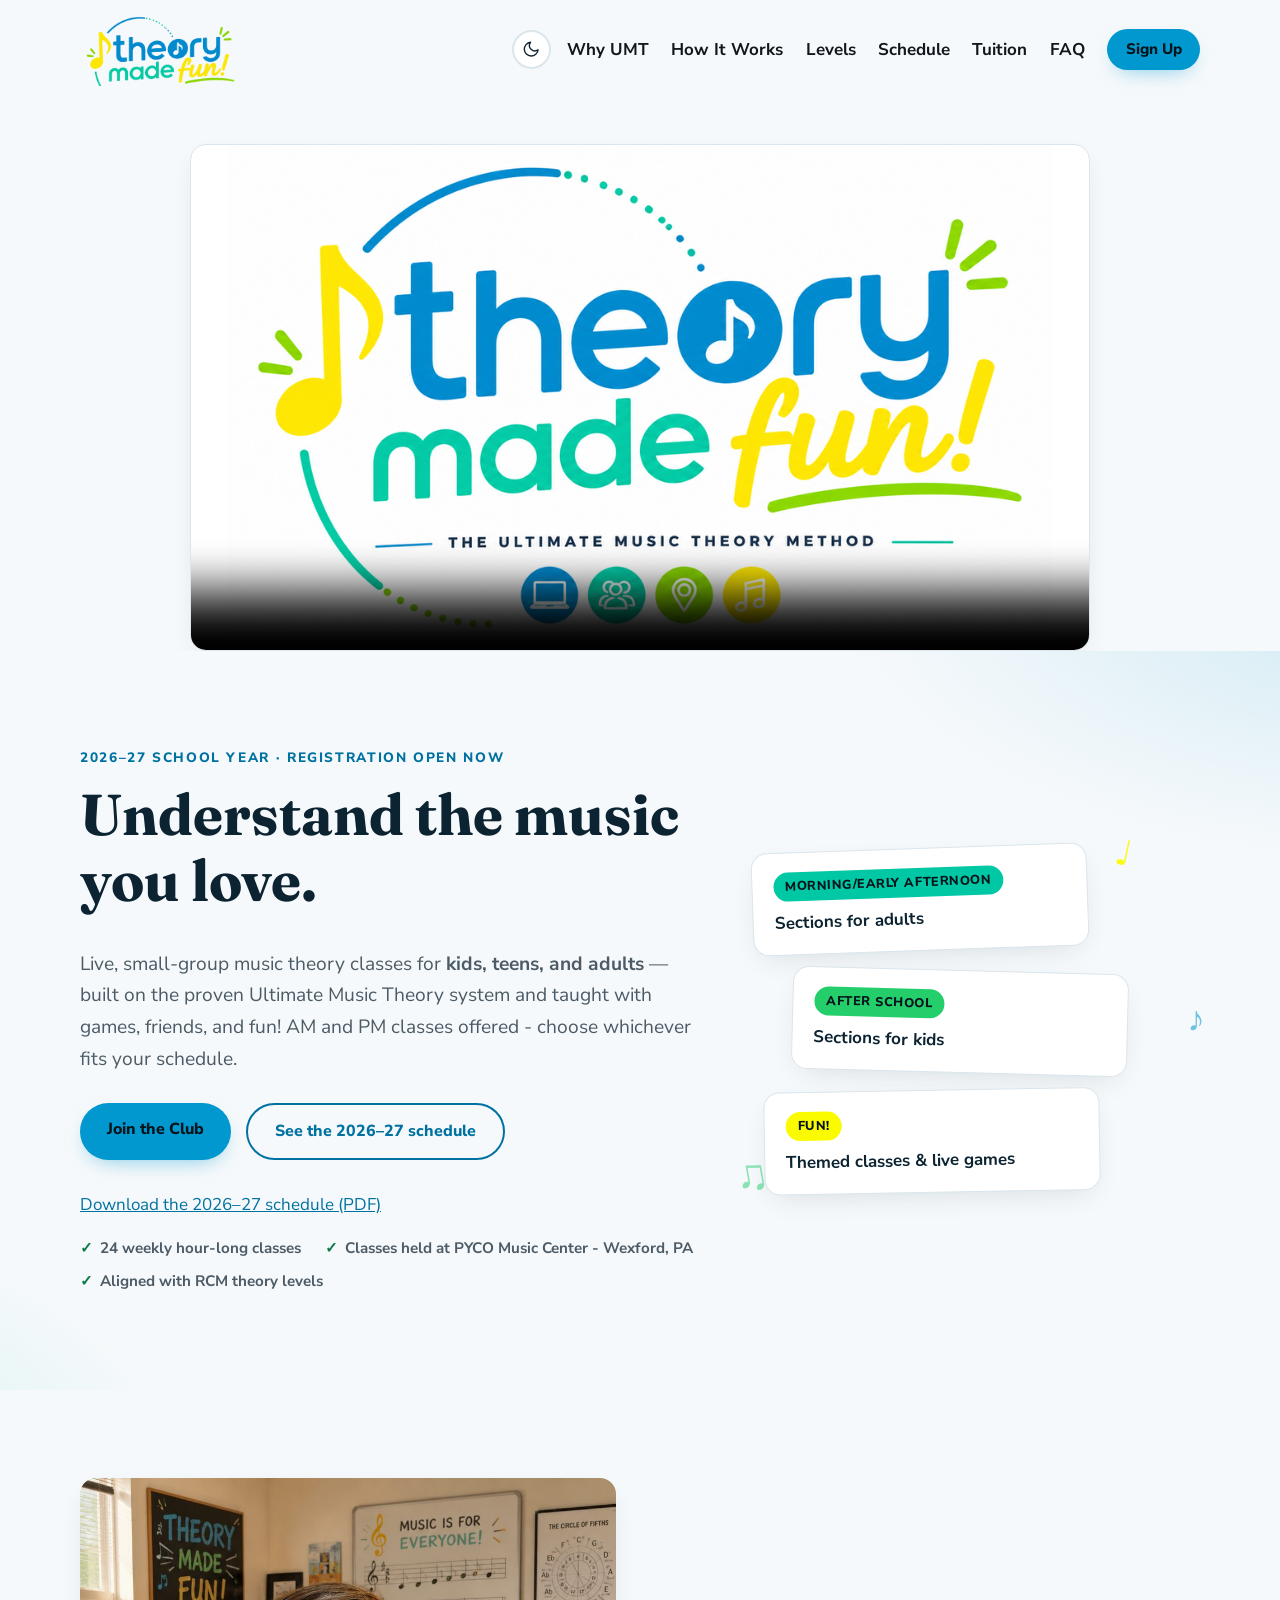
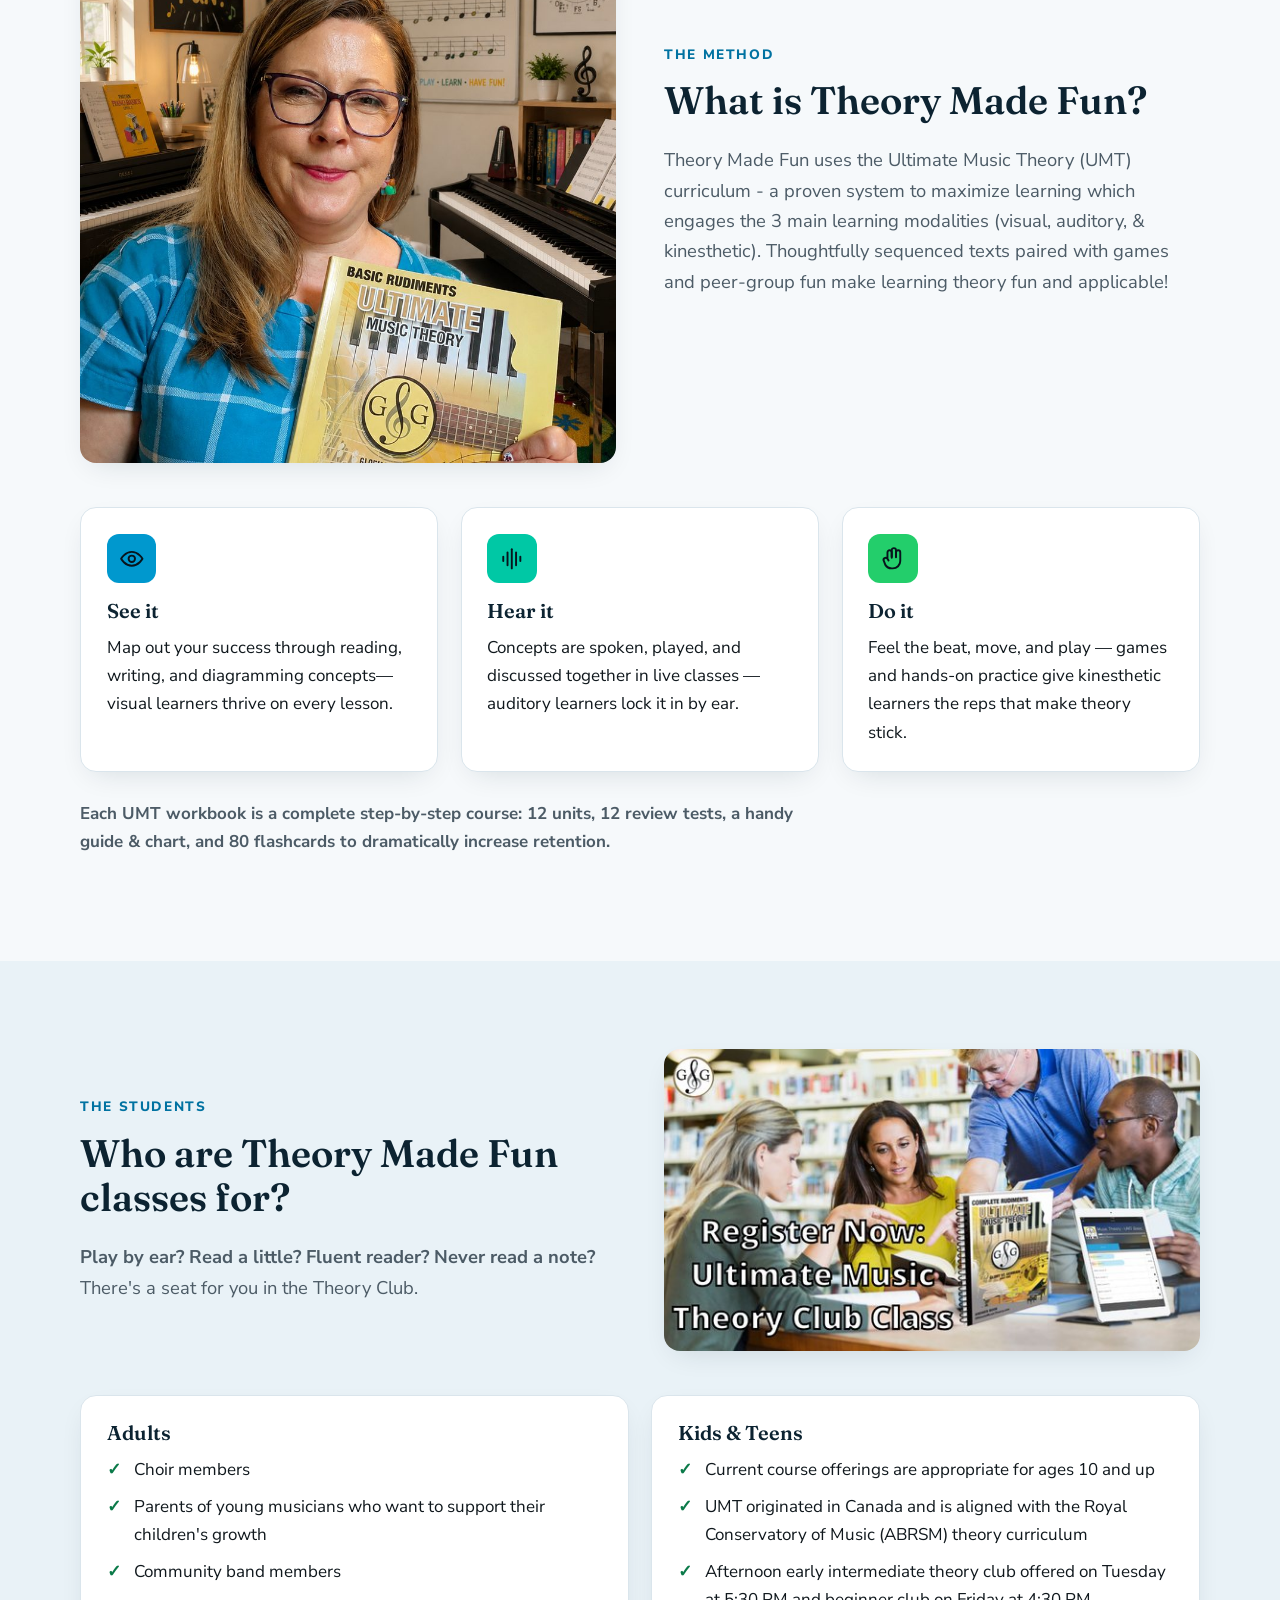
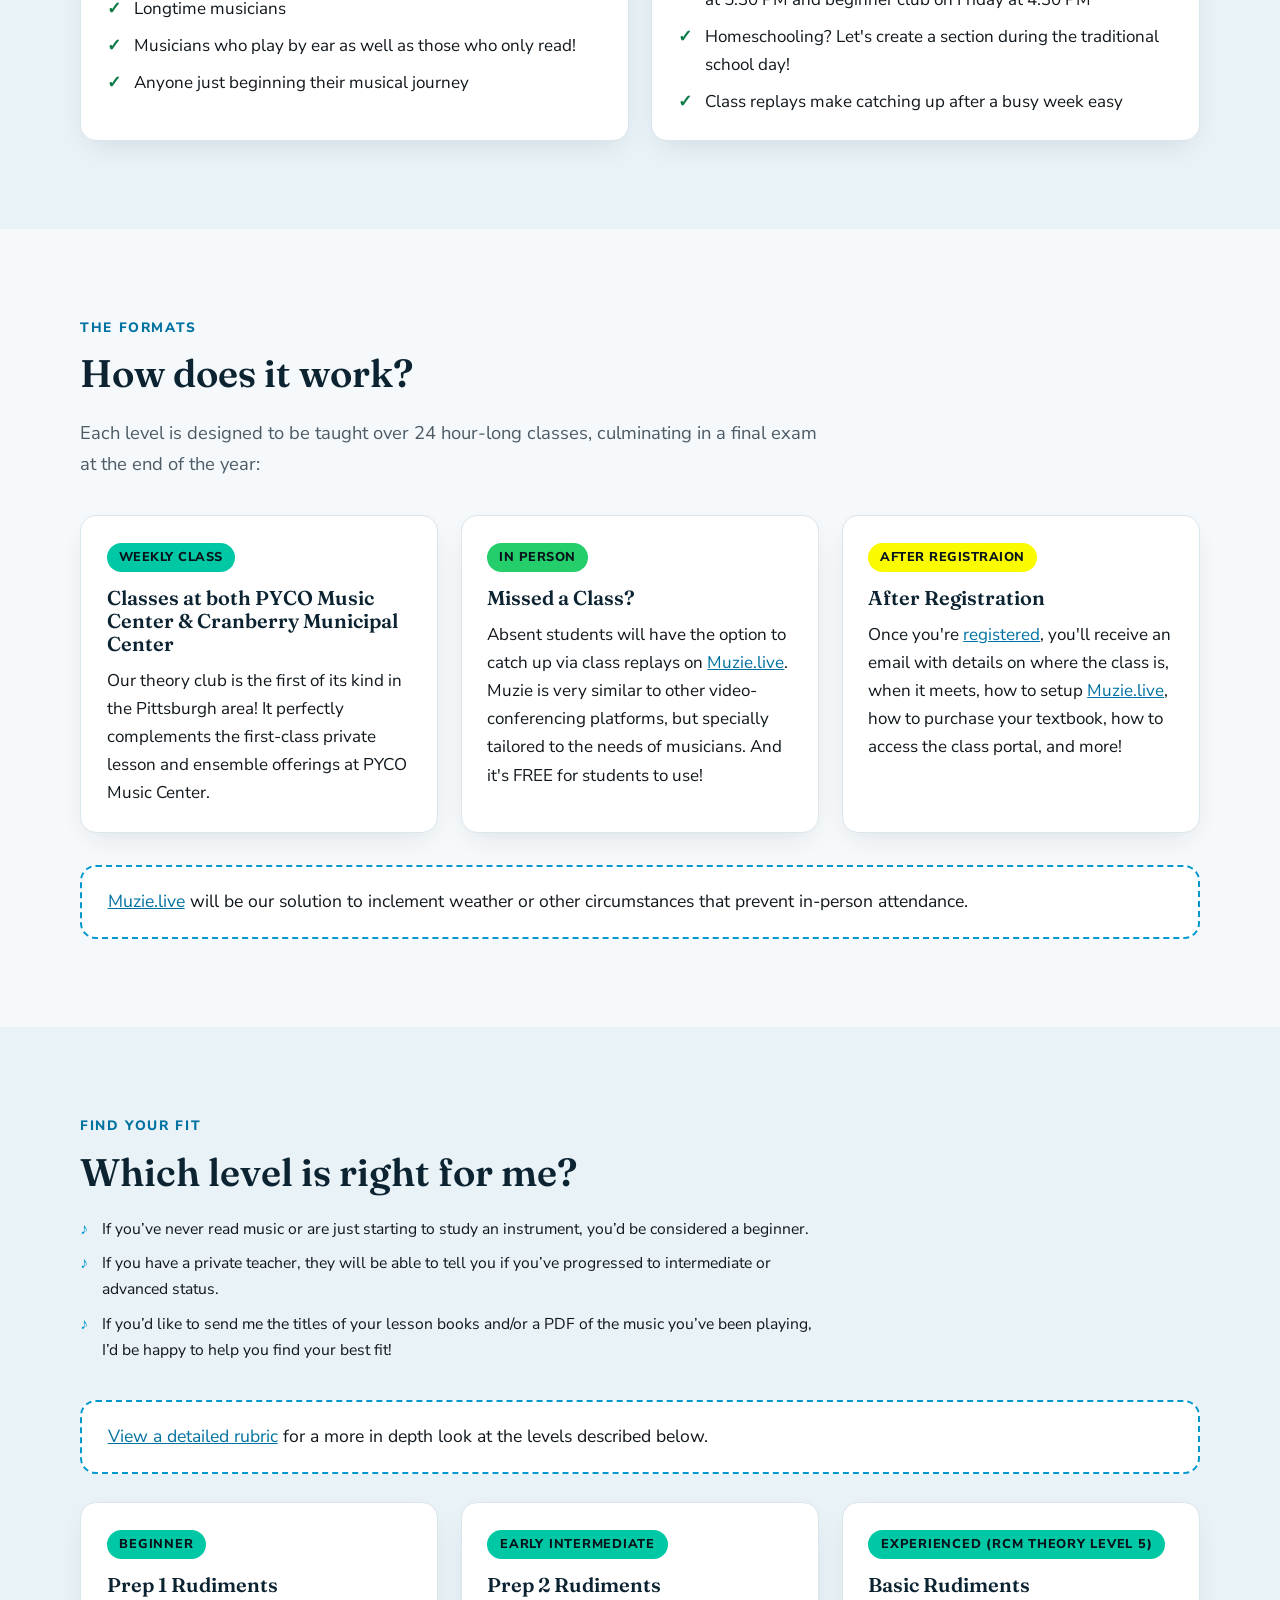
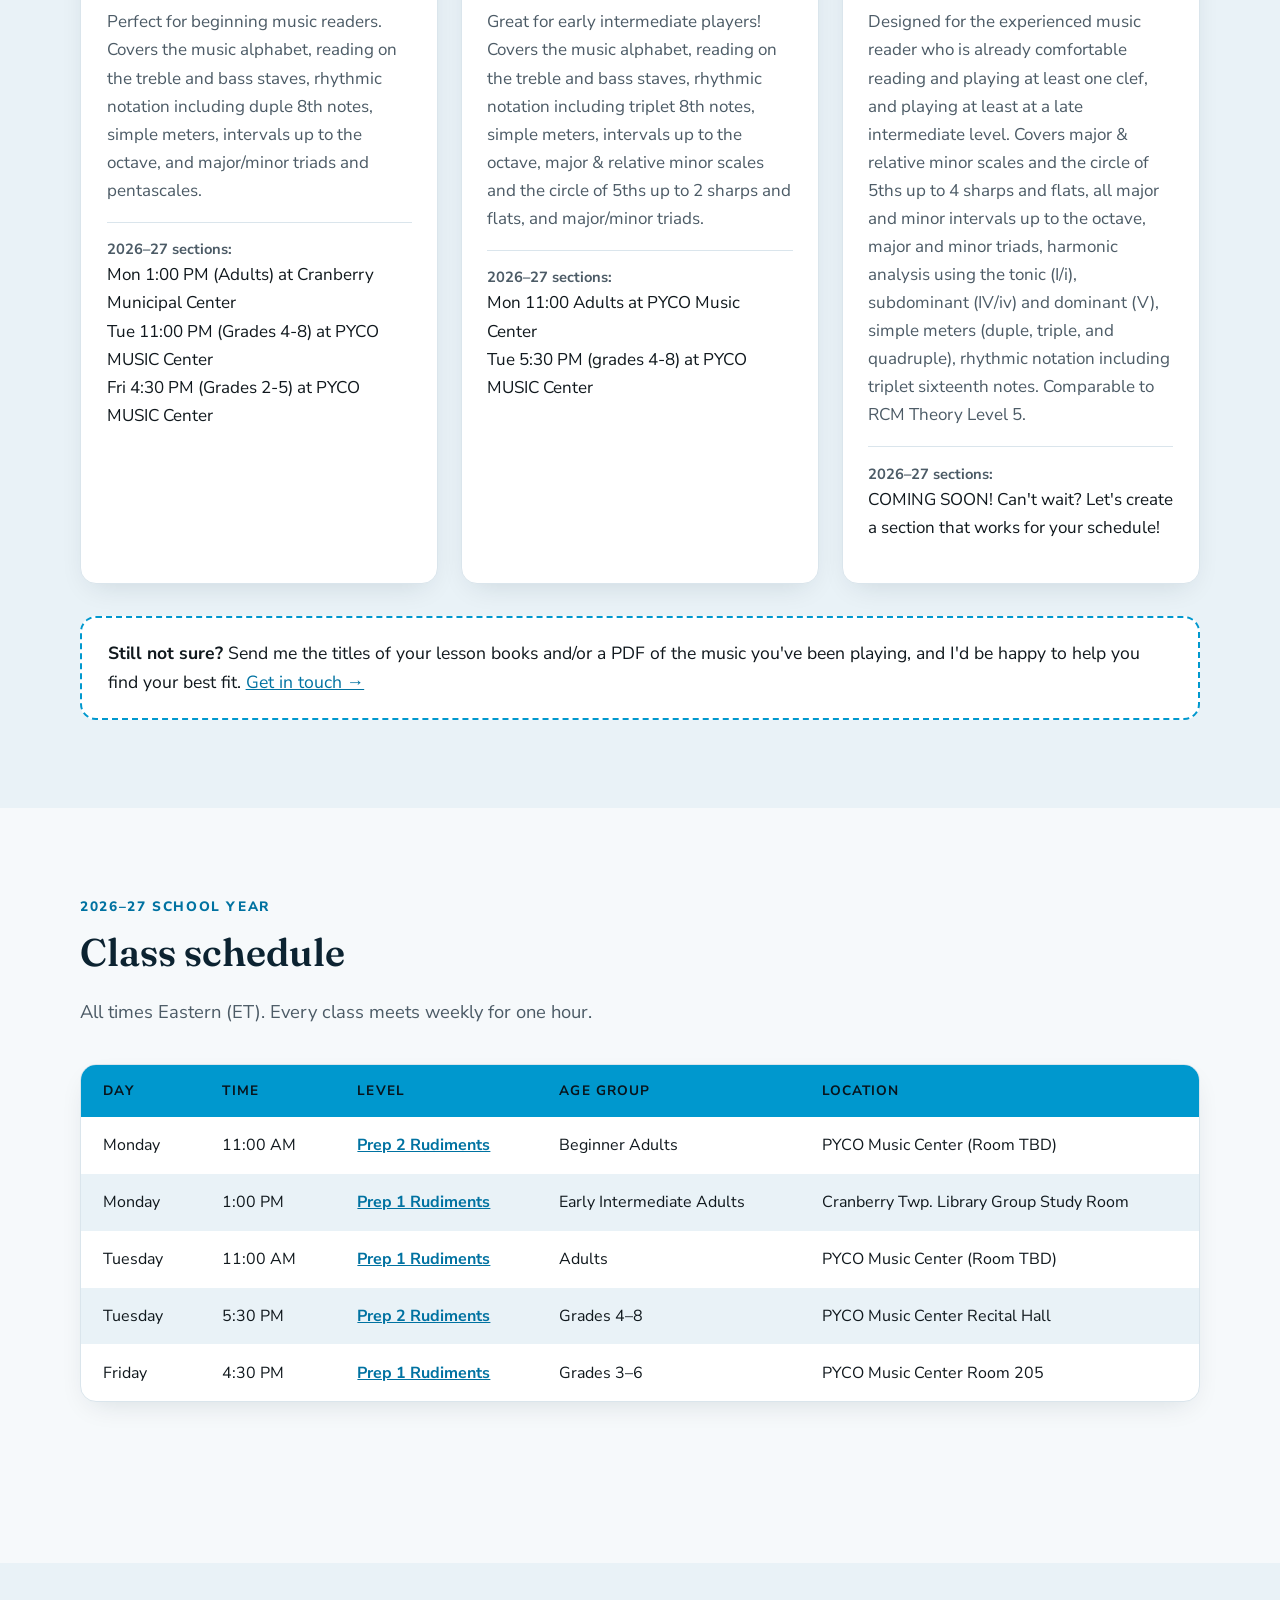
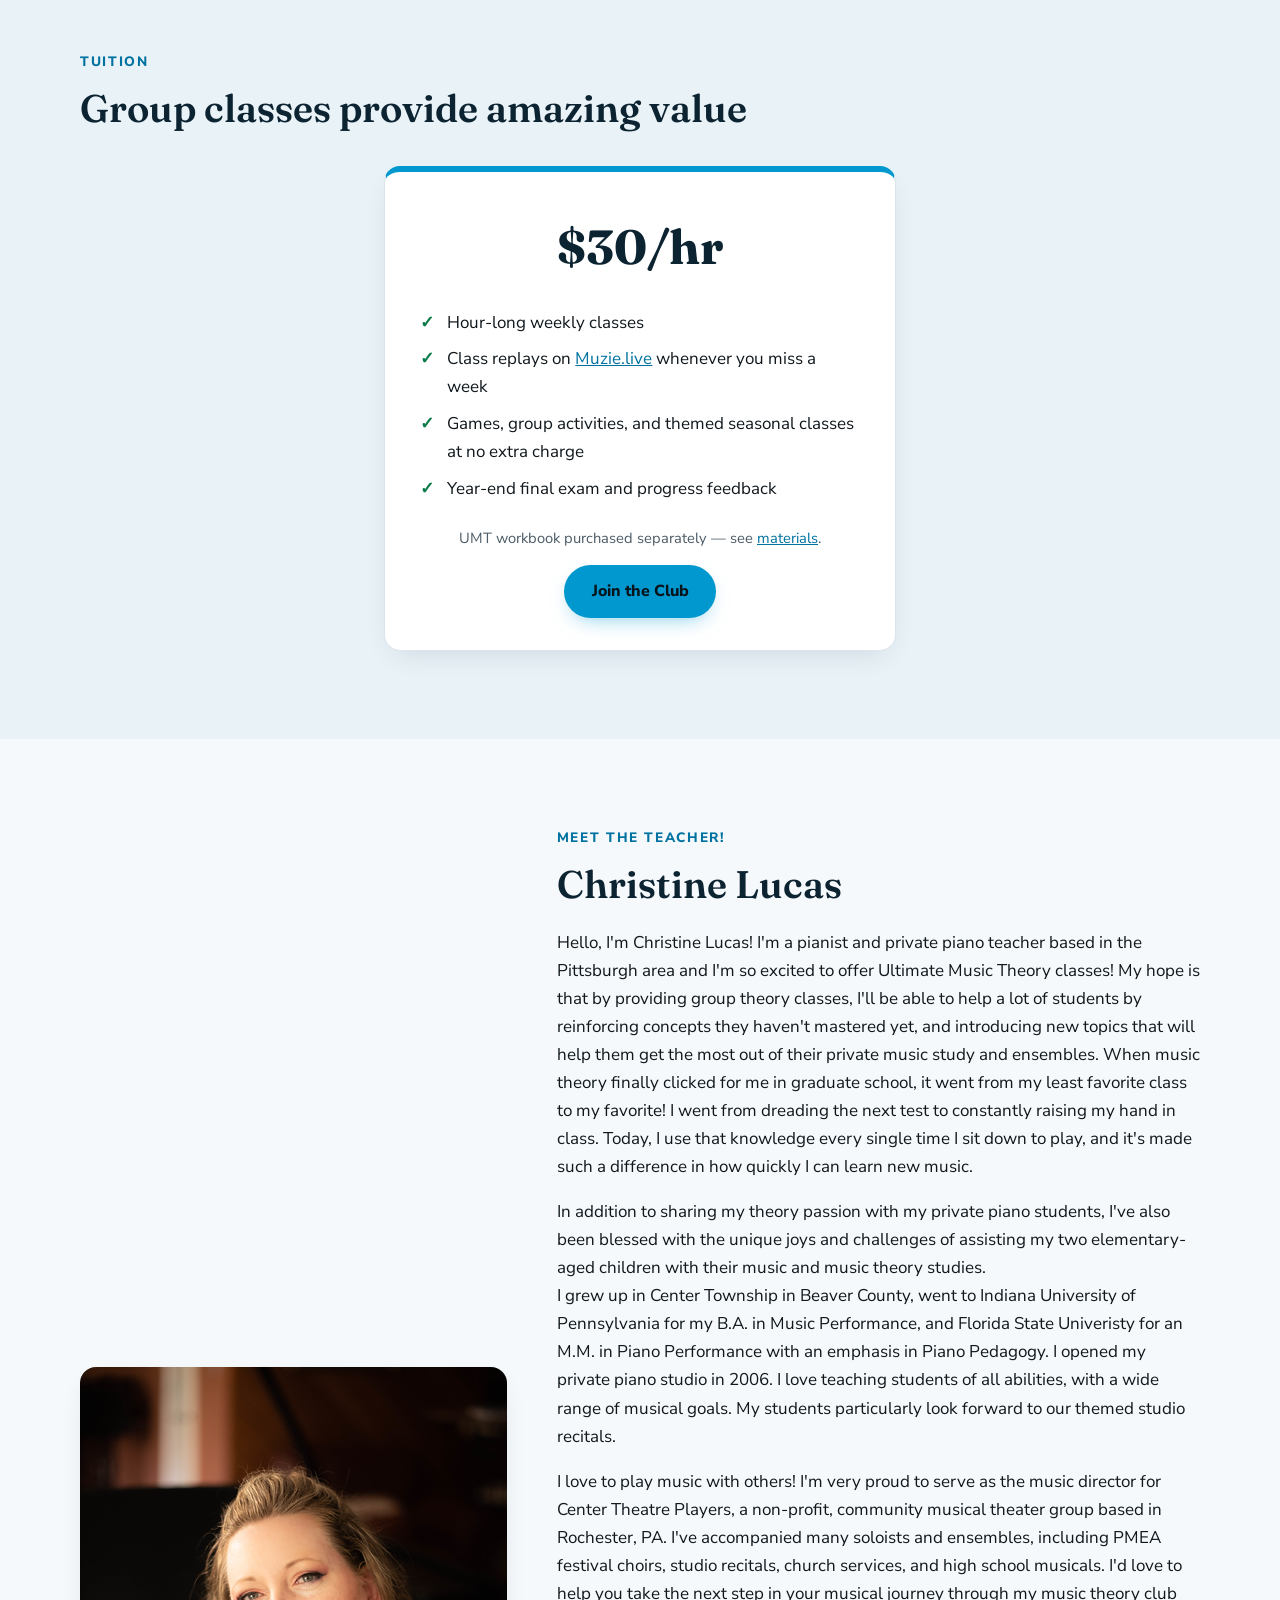
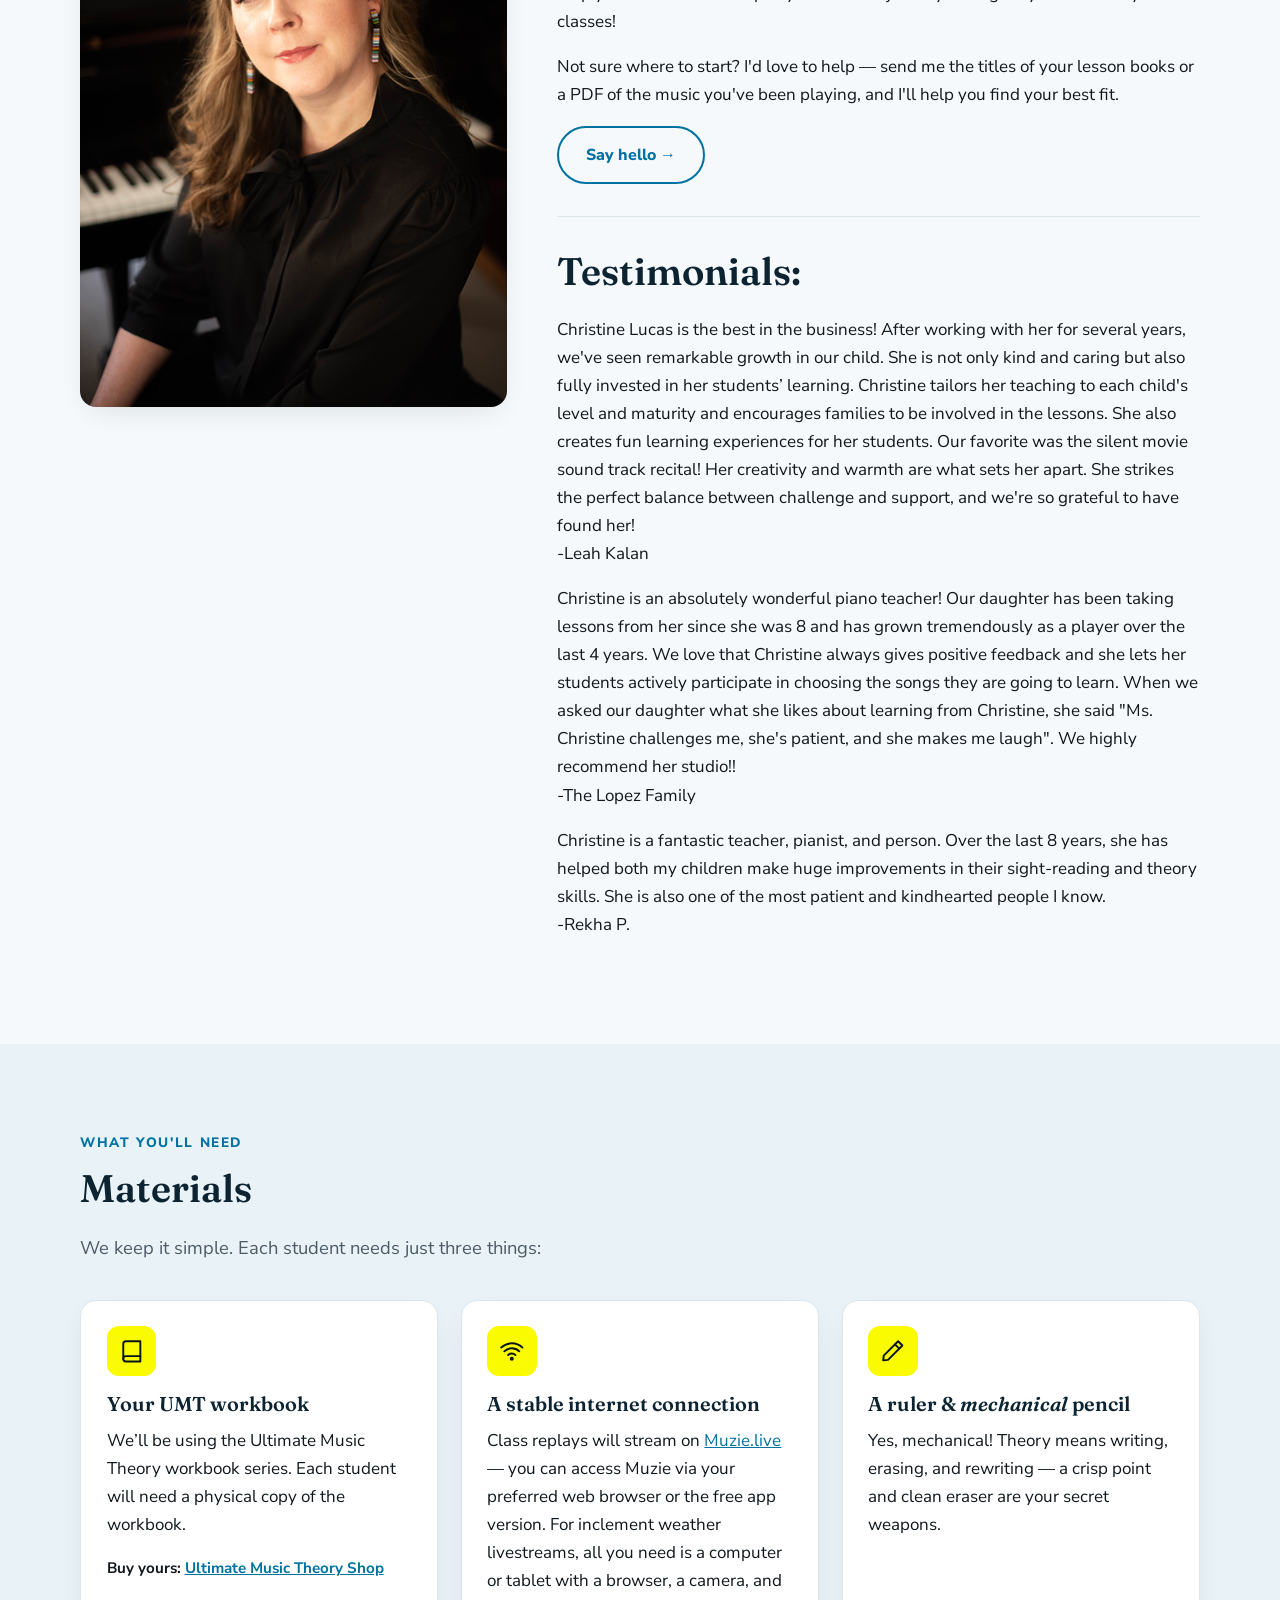
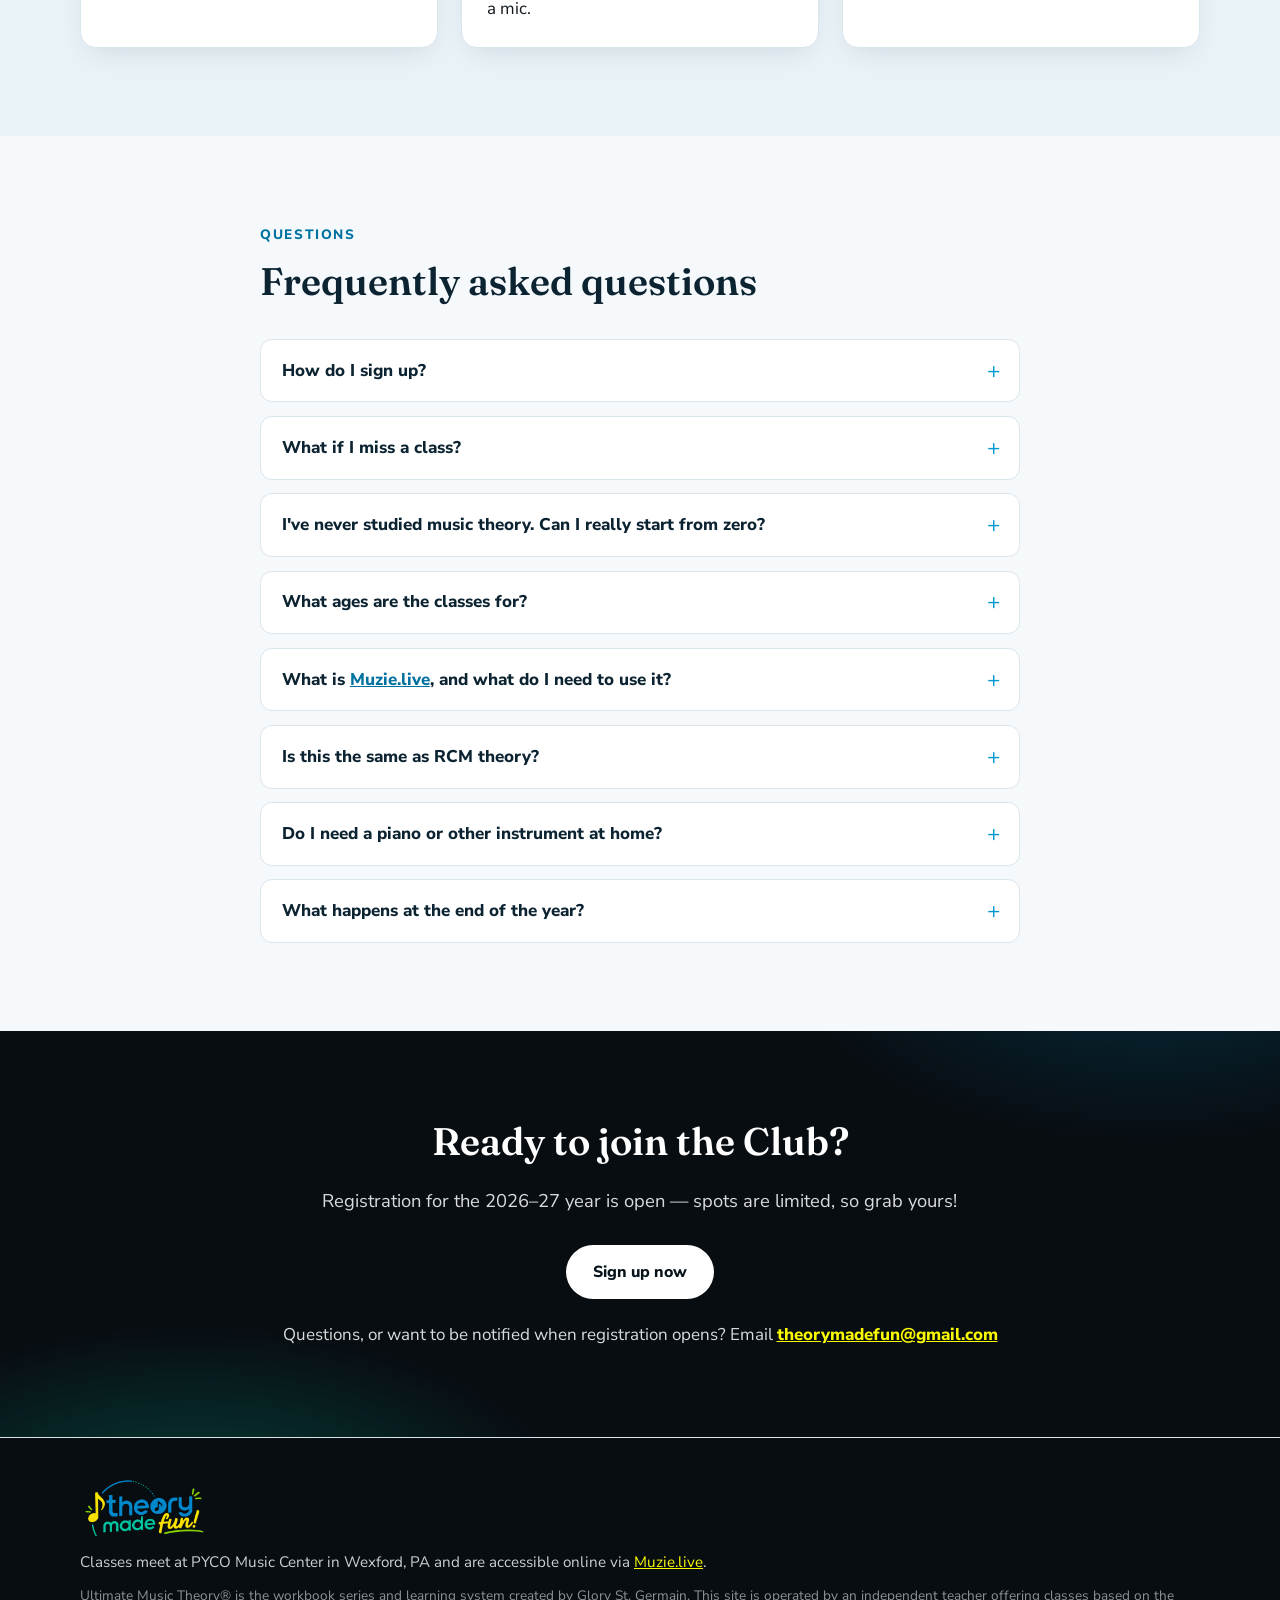
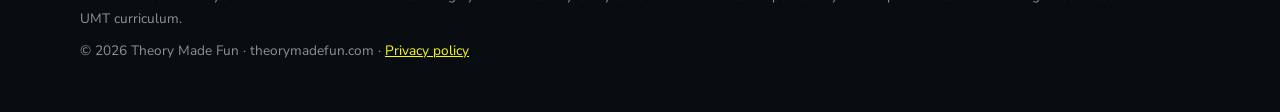
==== index.html @ c8e309a5 "add google analytics" ====
<!DOCTYPE html>
<html lang="en">

<head>
  <script async src="https://www.googletagmanager.com/gtm.js?id=GTM-NVTP6T6K"></script>
  <script>
    window.dataLayer = window.dataLayer || [];
    function gtag(){dataLayer.push(arguments);}
    gtag('js', new Date());
  </script>
  <meta charset="UTF-8">
  <meta name="viewport" content="width=device-width, initial-scale=1.0">
  <title>Theory Made Fun — Live Music Theory Classes for Adults &amp; Homeschoolers</title>
  <meta name="description"
    content="Theory Made Fun: live, small-group classes for kids, teens, and adults. Classes held at PYCO School of Music, Wexford, PA. 2026–27 registration.">
  <link rel="icon" href="assets/favicon.svg" type="image/svg+xml">
  <link rel="preconnect" href="https://fonts.googleapis.com">
  <link rel="preconnect" href="https://fonts.gstatic.com" crossorigin>
  <link
    href="https://fonts.googleapis.com/css2?family=Fraunces:opsz,wght@9..144,500;9..144,600;9..144,700&family=Nunito+Sans:opsz,wght@6..12,400;6..12,600;6..12,700;6..12,800&display=swap"
    rel="stylesheet">
  <!-- Theme: apply the saved choice before first paint (no flash), then wire
       the toggle. Runs on every page, so the toggle works without main.js. -->
  <script>
    (function () {
      var root = document.documentElement;
      root.classList.add("has-js");
      function stored() { try { return localStorage.getItem("theme"); } catch (e) { return null; } }
      function systemDark() { return window.matchMedia && window.matchMedia("(prefers-color-scheme: dark)").matches; }
      function effective() { return root.getAttribute("data-theme") || (systemDark() ? "dark" : "light"); }
      var saved = stored();
      if (saved === "light" || saved === "dark") root.setAttribute("data-theme", saved);
      function sync(btn) {
        var mode = effective();
        btn.dataset.mode = mode;
        btn.setAttribute("aria-pressed", String(mode === "dark"));
        btn.setAttribute("aria-label", mode === "dark" ? "Switch to light mode" : "Switch to dark mode");
      }
      function init() {
        var btn = document.querySelector("[data-theme-toggle]");
        if (btn) {
          sync(btn);
          btn.addEventListener("click", function () {
            var next = effective() === "dark" ? "light" : "dark";
            root.setAttribute("data-theme", next);
            try { localStorage.setItem("theme", next); } catch (e) {}
            sync(btn);
          });
        }
        if (window.matchMedia) {
          window.matchMedia("(prefers-color-scheme: dark)").addEventListener("change", function () {
            if (!stored() && btn) sync(btn);
          });
        }
      }
      if (document.readyState === "loading") document.addEventListener("DOMContentLoaded", init);
      else init();
    })();
  </script>
  <link rel="stylesheet" href="css/styles.css">
  <link rel="canonical" href="https://theorymadefun.com/">
  <meta property="og:url" content="https://theorymadefun.com/">
  <meta property="og:title" content="Theory Made Fun">
  <meta property="og:description"
    content="Live, small-group music theory classes for kids, teens, & adults — virtual and in person near Pittsburgh.">
  <meta property="og:type" content="website">
  <meta property="og:image" content="https://theorymadefun.com/assets/tmf-logo.png">

  <!-- Google tag (gtag.js) for Google Analytics 4 + Google Ads.
       Setup steps: see docs/google-setup.md. Nothing loads until the IDs below
       are filled in, so this is safe to ship as-is. -->
  <script>
    // TODO: paste the GA4 Measurement ID from Admin → Data streams (looks like "G-ABC123XYZ")
    window.GA_MEASUREMENT_ID = "";
    // TODO (later): paste the Google Ads tag ID (looks like "AW-123456789") once the
    // conversion action exists — see docs/google-setup.md step 2 of the Ads section.
    window.GOOGLE_ADS_ID = "";

    window.dataLayer = window.dataLayer || [];
    function gtag() { dataLayer.push(arguments); }
    if (window.GA_MEASUREMENT_ID) {
      var gtagScript = document.createElement("script");
      gtagScript.async = true;
      gtagScript.src = "https://www.googletagmanager.com/gtag/js?id=" + window.GA_MEASUREMENT_ID;
      document.head.appendChild(gtagScript);
      gtag("js", new Date());
      gtag("config", window.GA_MEASUREMENT_ID);
      if (window.GOOGLE_ADS_ID) {
        gtag("config", window.GOOGLE_ADS_ID);
      }
    }
  </script>
</head>

<body>
  <a class="skip-link" href="#main">Skip to content</a>

  <header class="site-header" id="top">
    <div class="container header-inner">
      <a class="brand" href="#top" aria-label="Theory Made Fun — home">
        <img class="brand-logo brand-logo--light" src="assets/tmf-logo-wordmark-transparent.png" alt="" width="900" height="403">
        <img class="brand-logo brand-logo--dark" src="assets/tmf-logo-wordmark-transparent.png" alt="" width="900" height="403">
      </a>
      <button class="theme-toggle" type="button" data-theme-toggle aria-label="Switch color theme">
        <svg class="icon-moon" viewBox="0 0 24 24" fill="none" stroke="currentColor" stroke-width="1.8"
          stroke-linecap="round" stroke-linejoin="round" aria-hidden="true">
          <path d="M21 12.8A9 9 0 1 1 11.2 3 7 7 0 0 0 21 12.8Z" />
        </svg>
        <svg class="icon-sun" viewBox="0 0 24 24" fill="none" stroke="currentColor" stroke-width="1.8"
          stroke-linecap="round" stroke-linejoin="round" aria-hidden="true">
          <circle cx="12" cy="12" r="4" />
          <path
            d="M12 2v2M12 20v2M4.9 4.9l1.4 1.4M17.7 17.7l1.4 1.4M2 12h2M20 12h2M4.9 19.1l1.4-1.4M17.7 6.3l1.4-1.4" />
        </svg>
      </button>
      <button class="nav-toggle" aria-expanded="false" aria-controls="site-nav">
        <span class="nav-toggle-bar" aria-hidden="true"></span>
        <span class="nav-toggle-label">Menu</span>
      </button>
      <nav class="site-nav" id="site-nav" aria-label="Main">
        <ul>
          <li><a href="#why-umt">Why UMT</a></li>
          <li><a href="#how-it-works">How It Works</a></li>
          <li><a href="#levels">Levels</a></li>
          <li><a href="#schedule">Schedule</a></li>
          <li><a href="#pricing">Tuition</a></li>
          <li><a href="#faq">FAQ</a></li>
          <li><a class="btn btn-primary btn-small" data-signup-link href="#signup">Sign Up</a></li>
        </ul>
      </nav>
    </div>
  </header>

  <main id="main">

    <!-- ============ VIDEO ============ -->
    <section class="video-hero" id="video">
      <div class="container">
        <div class="video-frame">
          <video controls preload="metadata" playsinline width="1920" height="1080"
            poster="assets/tmf-logo.png" aria-label="Theory Made Fun introduction video">
            <source src="assets/TheoryMadeFun.mp4" type="video/mp4">
            <p>Your browser can&rsquo;t play embedded video.
              <a href="assets/TheoryMadeFun.mp4">Download the video</a> instead.</p>
          </video>
        </div>
      </div>
    </section>

    <!-- ============ HERO ============ -->
    <section class="hero" id="hero">
      <div class="container hero-inner">
        <div class="hero-copy">
          <p class="eyebrow">2026–27 school year · Registration OPEN NOW</p>
          <h1>Understand the music you love.</h1>
          <p class="hero-sub">
            Live, small-group music theory classes for <strong>kids, teens, and adults</strong> 
             — built on the proven
            Ultimate Music Theory system and taught with games, friends, and fun!
            AM and PM classes offered - choose whichever fits your schedule.
          </p>
          <div class="hero-actions">
            <a class="btn btn-primary" data-signup-link href="#signup">Join the Club</a>
            <a class="btn btn-ghost" href="#schedule">See the 2026–27 schedule</a>
          </div>
          <p class="hero-pdf-link"><a href="assets/Theory_Club_Schedule.jpg" target="_blank" rel="noopener noreferrer">Download the 2026–27 schedule (PDF)</a></p>
          <ul class="hero-ticks" role="list">
            <li>24 weekly hour-long classes</li>
            <li>Classes held at PYCO Music Center - Wexford, PA</li>
            <li>Aligned with RCM theory levels</li>
          </ul>
        </div>
        <div class="hero-visual" aria-hidden="true">
          <div class="hero-card hero-card-1">
            <span class="badge badge-virtual">Morning/Early Afternoon</span>
            <p>Sections for adults </p>
          </div>
          <div class="hero-card hero-card-2">
            <span class="badge badge-inperson">After School</span>
            <p>Sections for kids</p>
          </div>
          <div class="hero-card hero-card-3">
            <span class="badge badge-hybrid">Fun!</span>
            <p>Themed classes &amp; live games</p>
          </div>
          <span class="float-note float-note-1">♩</span>
          <span class="float-note float-note-2">♫</span>
          <span class="float-note float-note-3">♪</span>
        </div>
      </div>
    </section>

    <!-- ============ WHY UMT ============ -->
    <section class="section" id="why-umt">
      <div class="container">
        <div class="feature reveal">
          <div class="feature-media">
            <img src="assets/christine-classroom.jpg"
              alt="Christine Lucas in her music studio holding the Ultimate Music Theory Basic Rudiments workbook, with a hand-lettered &quot;Theory Made Fun!&quot; sign on the wall"
              width="900" height="983" loading="lazy" decoding="async">
          </div>
          <div class="feature-body">
            <p class="eyebrow">The method</p>
            <h2>What is Theory Made Fun?</h2>
            <p class="section-lead">
              Theory Made Fun uses the Ultimate Music Theory (UMT) curriculum - a proven system to maximize learning which engages
              the 3 main learning modalities (visual, auditory, & kinesthetic).
              Thoughtfully sequenced texts paired with games and peer-group
              fun make learning theory fun and applicable!
            </p>
          </div>
        </div>
        <div class="card-grid three reveal">
          <article class="card modality-card">
            <div class="card-icon icon-see" aria-hidden="true">
              <svg viewBox="0 0 24 24" fill="none" stroke="currentColor" stroke-width="1.8" stroke-linecap="round"
                stroke-linejoin="round">
                <path d="M2 12s3.5-6.5 10-6.5S22 12 22 12s-3.5 6.5-10 6.5S2 12 2 12Z" />
                <circle cx="12" cy="12" r="3" />
              </svg>
            </div>
            <h3>See it</h3>
            <p>Map out your success through reading, writing, and diagramming concepts— visual learners thrive on every
              lesson.</p>
          </article>
          <article class="card modality-card">
            <div class="card-icon icon-hear" aria-hidden="true">
              <svg viewBox="0 0 24 24" fill="none" stroke="currentColor" stroke-width="1.8" stroke-linecap="round"
                stroke-linejoin="round">
                <path d="M4 10v4" />
                <path d="M8 6v12" />
                <path d="M12 3v18" />
                <path d="M16 6v12" />
                <path d="M20 10v4" />
              </svg>
            </div>
            <h3>Hear it</h3>
            <p>Concepts are spoken, played, and discussed together in live classes — auditory
              learners lock it in by ear.</p>
          </article>
          <article class="card modality-card">
            <div class="card-icon icon-do" aria-hidden="true">
              <svg viewBox="0 0 24 24" fill="none" stroke="currentColor" stroke-width="1.8" stroke-linecap="round"
                stroke-linejoin="round">
                <path d="M7 11V6a2 2 0 0 1 4 0v5" />
                <path d="M11 10V4a2 2 0 0 1 4 0v6" />
                <path d="M15 10.5V6a2 2 0 0 1 4 0v8a7 7 0 0 1-7 7h-1a7 7 0 0 1-6-3.3L3.6 14a2 2 0 0 1 3.4-2.1l1 1.6" />
              </svg>
            </div>
            <h3>Do it</h3>
            <p>Feel the beat, move, and play — games and hands-on practice give kinesthetic learners
              the reps that make theory stick.</p>
          </article>
        </div>
        <p class="section-note reveal">
          Each UMT workbook is a complete step-by-step course: 12 units, 12 review tests,
          a handy guide &amp; chart, and 80 flashcards to dramatically increase retention.
        </p>
      </div>
    </section>

    <!-- ============ WHO IT'S FOR ============ -->
    <section class="section section-alt" id="who">
      <div class="container">
        <div class="feature feature-reverse reveal">
          <div class="feature-media">
            <img src="assets/class.jpg"
              alt="A group of adult students studying an Ultimate Music Theory workbook and a tablet together at a library table"
              width="559" height="315" loading="lazy" decoding="async">
          </div>
          <div class="feature-body">
            <p class="eyebrow">The students</p>
            <h2>Who are Theory  Made Fun classes for?</h2>
            <p class="section-lead"><strong>Play by ear? Read a little? Fluent reader? Never read a
              note?</strong> There's a seat for you in the Theory Club.</p>
          </div>
        </div>
        <div class="card-grid two reveal">
          <article class="card audience-card">
            <h3>Adults</h3>
            <ul class="check-list" role="list">
              <li>Choir members</li>
              <li>Parents of young musicians who want to support their children's growth</li>
              <li>Community band members</li>
              <li>Longtime musicians</li>
              <li>Musicians who play by ear as well as those who only read!</li>
              <li>Anyone just beginning their musical journey</li>
            </ul>
          </article>
          <article class="card audience-card">
            <h3>Kids & Teens</h3>
            <ul class="check-list" role="list">
              <li>Current course offerings are appropriate for ages 10 and up</li>
              <li>UMT originated in Canada and is aligned with the Royal Conservatory of Music (ABRSM) theory
                curriculum</li>
              <li>Afternoon early intermediate theory club offered on Tuesday at 5:30 PM and beginner club on Friday at 4:30 PM</li>
                <li>Homeschooling? Let's create a section during the traditional school day!</li>
              <li>Class replays make catching up after a busy week easy</li>
            </ul>
          </article>
        </div>
      </div>
    </section>

    <!-- ============ HOW IT WORKS ============ -->
    <section class="section" id="how-it-works">
      <div class="container">
        <div class="section-head reveal">
          <p class="eyebrow">The formats</p>
          <h2>How does it work?</h2>
          <p class="section-lead">
            Each level is designed to be taught over 24 hour-long classes, culminating in a final exam at the end of the
            year:
          </p>
        </div>
        <div class="card-grid three reveal">
          <article class="card format-card">
            <span class="badge badge-virtual">Weekly Class</span>
            <h3>Classes at both PYCO Music Center & Cranberry Municipal Center</h3>
            <p>Our theory club is the first of its kind in the Pittsburgh area! It perfectly complements the first-class private lesson and ensemble offerings at PYCO Music Center.</p>
          </article>
          <article class="card format-card">
            <span class="badge badge-inperson">In person</span>
            <h3>Missed a Class?</h3>
            <p>Absent students will have the option to
              catch up via class replays on <a href="https://www.muzie.live/" target="_blank"
                rel="noopener noreferrer">Muzie.live</a>. Muzie is very similar to other video-conferencing platforms, but specially tailored to the needs of musicians. And it's FREE for students to use!</p>
          </article>
          <article class="card format-card">
            <span class="badge badge-hybrid">After Registraion</span>
            <h3>After Registration</h3>
            <p>Once you're <a data-signup-link href="#signup">registered</a>, you'll receive an email with details on where the class is, when it meets, how to
              setup <a href="https://www.muzie.live/" target="_blank" rel="noopener noreferrer">Muzie.live</a>, how to
              purchase your textbook, how to access the class portal, and more!</p>
          </article>
        </div>
        <div class="callout reveal">
          <p><a href="https://www.muzie.live/" target="_blank" rel="noopener noreferrer">Muzie.live</a> will be our solution to inclement weather or other circumstances that prevent in-person attendance.</p>
        </div>
      </div>
    </section>

    <!-- ============ LEVELS ============ -->
    <section class="section section-alt" id="levels">
      <div class="container">
        <div class="section-head reveal">
          <p class="eyebrow">Find your fit</p>
          <h2>Which level is right for me?</h2>
          <ul class="dot-list" role="list">
            <li>If you’ve never read music or are just starting to study an instrument, you’d be considered a beginner.
            </li>
            <li>If you have a private teacher, they will be able to tell you if you’ve progressed to intermediate or
              advanced status.</li>
            <li>If you’d like to send me the titles of your lesson books and/or a PDF of the music you’ve been playing,
              I’d be happy to help you find your best fit!</li>
          </ul>
        </div>
        <div class="callout reveal">
          <p><a href="assets/umt_rubric.png" target="_blank" rel="noopener noreferrer">View a detailed rubric</a> for a
            more in depth look at the levels described below.</p>
        </div>
        <br />
        <div class="card-grid three reveal">
          <article class="card level-card">
            <p class="level-tag">Beginner</p>
            <h3>Prep 1 Rudiments</h3>
            <p class="level-blurb">Perfect for beginning music readers. Covers the music alphabet, reading on the treble
              and bass staves, rhythmic notation including duple 8th notes, simple meters, intervals up to the octave,
              and major/minor triads and pentascales.</p>
            <p class="level-times"><strong>2026–27 sections:</strong></p>
            <p>
              Mon 1:00 PM (Adults) at Cranberry Municipal Center</br>
              Tue 11:00 PM (Grades 4-8) at PYCO MUSIC Center <br>
              Fri 4:30 PM (Grades 2-5) at PYCO MUSIC Center <br>
            </p>
          </article>
          <article class="card level-card">
            <p class="level-tag">Early intermediate</p>
            <h3>Prep 2 Rudiments</h3>
            <p class="level-blurb">Great for early intermediate players! Covers the music alphabet, reading on the
              treble and bass staves, rhythmic notation including triplet 8th notes, simple meters, intervals up to the
              octave, major & relative minor scales and the circle of 5ths up to 2 sharps and flats, and major/minor
              triads.</p>
            <p class="level-times"><strong>2026–27 sections:</strong></p>
            <p>
              Mon 11:00 Adults at PYCO Music Center <br>
              Tue 5:30 PM (grades 4-8) at PYCO MUSIC Center
            </p>
          </article>
          <article class="card level-card">
            <p class="level-tag">Experienced (RCM Theory Level 5)</p>
            <h3>Basic Rudiments</h3>
            <p class="level-blurb">Designed for the experienced music reader who is already comfortable reading and
              playing at least one clef, and playing at least at a late intermediate level. Covers major & relative
              minor scales and the circle of 5ths up to 4 sharps and flats, all major and minor intervals up to the
              octave, major and minor triads, harmonic analysis using the tonic (I/i), subdominant (IV/iv) and dominant
              (V), simple meters (duple, triple, and quadruple), rhythmic notation including triplet sixteenth notes.
              Comparable to RCM Theory Level 5.</p>
            <p class="level-times"><strong>2026–27 sections:</strong></p>
            <p>COMING SOON! Can't wait? Let's create a section that works for your schedule!
            
            </p>
          </article>
        </div>
        <div class="callout reveal">
          <p><strong>Still not sure?</strong> Send me the titles of your lesson books and/or a
            PDF of the music you've been playing, and I'd be happy to help you find your
            best fit. <a data-email-link href="#signup">Get in touch&nbsp;→</a></p>
        </div>
      </div>
    </section>

    <!-- ============ SCHEDULE ============ -->
    <section class="section" id="schedule">
      <div class="container">
        <div class="section-head reveal">
          <p class="eyebrow">2026–27 school year</p>
          <h2>Class schedule</h2>
          <p class="section-lead">All times Eastern (ET). Every class meets weekly for one hour.</p>
        </div>
        <div class="schedule-wrap reveal">
          <table class="schedule">
            <thead>
              <tr>
                <th scope="col">Day</th>
                <th scope="col">Time</th>
                <th scope="col">Level</th>
                <th scope="col">Age Group</th>
                <th scope="col">Location</th>
              </tr>
            </thead>
            <tbody>
              <tr>
                <td data-label="Day">Monday</td>
                <td data-label="Time">11:00 AM</td>
                <td data-label="Level"><a href="#levels">Prep 2 Rudiments</a></td>
                <td data-label="Age Group">Beginner Adults</td>
                <td data-label="Location">PYCO Music Center (Room TBD)</td>
              </tr>
              <tr>
                <td data-label="Day">Monday</td>
                <td data-label="Time">1:00 PM</td>
                <td data-label="Level"><a href="#levels">Prep 1 Rudiments</a></td>
                <td data-label="Age Group">Early Intermediate Adults</td>
                <td data-label="Location">Cranberry Twp. Library Group Study Room</td>
              </tr>
              <tr>
                <td data-label="Day">Tuesday</td>
                <td data-label="Time">11:00 AM</td>
                <td data-label="Level"><a href="#levels">Prep 1 Rudiments</a></td>
                <td data-label="Age Group">Adults</td>
                <td data-label="Location">PYCO Music Center (Room TBD)</td>
              </tr>
              <tr>
                <td data-label="Day">Tuesday</td>
                <td data-label="Time">5:30 PM</td>
                <td data-label="Level"><a href="#levels">Prep 2 Rudiments</a></td>
                <td data-label="Age Group">Grades 4–8</td>
                <td data-label="Location">PYCO Music Center Recital Hall</td>
              </tr>
              <tr>
                <td data-label="Day">Friday</td>
                <td data-label="Time">4:30 PM</td>
                <td data-label="Level"><a href="#levels">Prep 1 Rudiments</a></td>
                <td data-label="Age Group">Grades 3–6</td>
                <td data-label="Location">PYCO Music Center Room 205</td>
              </tr>
            </tbody>
          </table>
        </div>
        <p class="section-note reveal">
          
        </p>
        <p class="section-note reveal">
          <a href="assets/Theory_Club_Schedule.jpg" target="_blank" rel="noopener noreferrer">Download the full 2026–27 schedule (PDF)</a>
        </p>
      </div>
    </section>

    <!-- ============ PRICING ============ -->
    <section class="section section-alt" id="pricing">
      <div class="container">
        <div class="section-head reveal">
          <p class="eyebrow">Tuition</p>
          <h2>Group classes provide amazing value</h2>
        </div>
        <div class="pricing-card reveal">
          <p class="price"><span class="price-amount">$30/hr</span></p>
          <ul class="check-list" role="list">
            <li>Hour-long weekly classes</li>
            <li>Class replays on <a href="https://www.muzie.live/" target="_blank"
                rel="noopener noreferrer">Muzie.live</a> whenever you miss a week</li>
            <li>Games, group activities, and themed seasonal classes at no extra charge</li>
            <li>Year-end final exam and progress feedback</li>
          </ul>
          <p class="pricing-fine">UMT workbook purchased separately — see <a href="#materials">materials</a>.</p>
          <a class="btn btn-primary" data-signup-link href="#signup">Join the Club</a>
        </div>
      </div>
    </section>

    <!-- ============ TEACHER ============ -->
    <section class="section" id="teacher">
      <div class="container">
        <div class="teacher-grid reveal">
          <div class="teacher-photo">
            <img src="assets/christine.jpg" alt="Christine Lucas, pianist and teacher">
          </div>
          <div class="teacher-copy">
            <p class="eyebrow">Meet the teacher!</p>
            <h2>Christine Lucas</h2>
            <p>
              Hello, I'm Christine Lucas! I'm a pianist and private piano teacher based in the Pittsburgh area and I'm
              so excited to offer Ultimate Music Theory classes!
              My hope is that by providing group theory classes, I'll be able to help a lot of students by reinforcing concepts they haven't mastered yet, and introducing new topics that will help them get the most out of their private music study and ensembles. 
              When music theory finally clicked for me in graduate school, it went from my least favorite class to my
              favorite! I went from dreading the next test to constantly raising my hand in class. Today, I use that
              knowledge every single time I sit down to play, and it's made such a difference in how quickly I can learn
              new music. 

            </p>In addition to sharing my theory passion with my private piano students, I've also been blessed with the
            unique joys and challenges of assisting my two elementary-aged children with their music and music theory
            studies.
            <p>
              I grew up in Center Township in Beaver County, went to Indiana University of Pennsylvania for my B.A. in
              Music Performance, and Florida State Univeristy for an M.M. in Piano Performance with an emphasis in Piano
              Pedagogy.
              I opened my private piano studio in 2006. I love teaching students of all abilities, with a wide range of
              musical goals. My students particularly look forward to our themed studio recitals.

            </p>
            <p>

            </p>
            <p>
              I love to play music with others! I'm very proud to serve as the music director for Center Theatre
              Players, a non-profit, community musical theater group based in Rochester, PA. I've accompanied many
              soloists and ensembles, including PMEA festival choirs, studio recitals, church services, and high school
              musicals.

              I'd love to help you take the next step in your musical journey through my music theory club
              classes!

            </p>
            <p>
            </p>
            <p>
              Not sure where to start? I'd love to help — send me the titles of your lesson
              books or a PDF of the music you've been playing, and I'll help you find your
              best fit.
            </p>
            <a class="btn btn-ghost" data-email-link href="#signup">Say hello&nbsp;→</a>
            <hr />
            <h2>Testimonials:</h2>
            <p>
              Christine Lucas is the best in the business! After working with her for several years, we've seen
              remarkable growth in our child. She is not only kind and caring but also fully invested in her students’
              learning. Christine tailors her teaching to each child's level and maturity and encourages families to be
              involved in the lessons. She also creates fun learning experiences for her students. Our favorite was the
              silent movie sound track recital! Her creativity and warmth are what sets her apart. She strikes the
              perfect balance between challenge and support, and we're so grateful to have found her!
              <br />-Leah Kalan
            </p>
            <p>
              Christine is an absolutely wonderful piano teacher! Our daughter has been taking lessons from her since
              she was 8 and has grown tremendously as a player over the last 4 years. We love that Christine always
              gives positive feedback and she lets her students actively participate in choosing the songs they are
              going to learn. When we asked our daughter what she likes about learning from Christine, she said "Ms.
              Christine challenges me, she's patient, and she makes me laugh". We highly recommend her studio!!
              <br />-The Lopez Family
            </p>
            <p>
              Christine is a fantastic teacher, pianist, and person. Over the last 8 years, she has helped both my
              children make huge improvements in their sight-reading and theory skills. She is also one of the most
              patient and kindhearted people I know.
              <br />-Rekha P.
            </p>
          </div>
        </div>
      </div>
    </section>

    <!-- ============ MATERIALS ============ -->
    <section class="section section-alt" id="materials">
      <div class="container">
        <div class="section-head reveal">
          <p class="eyebrow">What you'll need</p>
          <h2>Materials</h2>
          <p class="section-lead">We keep it simple. Each student needs just three things:</p>
        </div>
        <div class="card-grid three reveal">
          <article class="card material-card">
            <div class="card-icon" aria-hidden="true">
              <svg viewBox="0 0 24 24" fill="none" stroke="currentColor" stroke-width="1.8" stroke-linecap="round"
                stroke-linejoin="round">
                <path d="M4 19.5A2.5 2.5 0 0 1 6.5 17H20V3H6.5A2.5 2.5 0 0 0 4 5.5v14Z" />
                <path d="M4 19.5A2.5 2.5 0 0 0 6.5 22H20v-5" />
              </svg>
            </div>
            <h3>Your UMT workbook</h3>
            <p>We’ll be using the Ultimate Music Theory workbook series. Each student will need a physical copy of the
              workbook.</p>
            <!-- TODO: replace with the preferred purchase links per level (UMT shop and/or Amazon) -->
            <p class="material-links">
              Buy yours: <a href="https://shop.ultimatemusictheory.com/" rel="noopener">Ultimate Music Theory Shop</a>
            </p>
          </article>
          <article class="card material-card">
            <div class="card-icon" aria-hidden="true">
              <svg viewBox="0 0 24 24" fill="none" stroke="currentColor" stroke-width="1.8" stroke-linecap="round"
                stroke-linejoin="round">
                <path d="M5 12.5a10 10 0 0 1 14 0" />
                <path d="M8.5 16a5 5 0 0 1 7 0" />
                <path d="M2 9a14.5 14.5 0 0 1 20 0" />
                <circle cx="12" cy="19.5" r="1" />
              </svg>
            </div>
            <h3>A stable internet connection</h3>
            <p>Class replays will stream on <a href="https://www.muzie.live/" target="_blank"
                rel="noopener noreferrer">Muzie.live</a> — you can access Muzie via your preferred web browser or the free app version. For inclement weather livestreams, all you need is a computer or tablet
              with a browser, a camera, and a mic.</p>
          </article>
          <article class="card material-card">
            <div class="card-icon" aria-hidden="true">
              <svg viewBox="0 0 24 24" fill="none" stroke="currentColor" stroke-width="1.8" stroke-linecap="round"
                stroke-linejoin="round">
                <path d="M17 3l4 4L7.5 20.5 3 21l.5-4.5L17 3Z" />
                <path d="M14 6l4 4" />
              </svg>
            </div>
            <h3>A ruler & <em>mechanical</em> pencil</h3>
            <p>Yes, mechanical! Theory means writing, erasing, and rewriting — a crisp
              point and clean eraser are your secret weapons.</p>
          </article>
        </div>
      </div>
    </section>

    <!-- ============ FAQ ============ -->
    <section class="section" id="faq">
      <div class="container container-narrow">
        <div class="section-head reveal">
          <p class="eyebrow">Questions</p>
          <h2>Frequently asked questions</h2>
        </div>
        <div class="faq-list reveal">
          <details>
            <summary>How do I sign up?</summary>
            <p><a class="btn btn-primary" data-signup-link href="#signup">Click Here!</a></p>
            <p>Once your registration is processed, you will receive a mymusicstaff parent portal link. You can see our
              class calendar, Muzie how-to’s, student account, course policies and FAQ’s, etc. Automated invoices will
              be generated through mymusicstaff. Payment is due by the 1st of each month and can be made via cash (at
              the first class of the month), Venmo, or Zelle. $144/month billed September-May.</p>
          </details>
          <details>
            <summary>What if I miss a class?</summary>
            <p>No problem. Classes are recorded on <a href="https://www.muzie.live/" target="_blank"
                rel="noopener noreferrer">Muzie.live</a> and saved so you can watch
              the replay and stay on track.</p>
          </details>
          <details>
            <summary>I've never studied music theory. Can I really start from zero?</summary>
            <p>Absolutely — Prep 1 Rudiments is designed for beginning music readers,
              including complete beginners. If you've never read music or are just
              starting an instrument, it's the perfect entry point.</p>
          </details>
          <details>
            <summary>What ages are the classes for?</summary>
            <p>Current course offerings are appropriate for ages 10 and up. Classes are divided into sections for grades 4-8, 9-12, and adults.</p>
          </details>
          <details>
            <summary>What is <a href="https://www.muzie.live/" target="_blank" rel="noopener noreferrer">Muzie.live</a>,
              and what do I need to use it?</summary>
            <p>
              NO SPECIAL SOFTWARE REQUIRED! <a href="https://www.muzie.live/" target="_blank"
                rel="noopener noreferrer">Muzie.live</a> is a regular website that runs from your internet browser.
              There is a free app version of Muzie that might work better on certain devices. You will need to create a free student account.
            </p>
          </details>
          <details>
            <summary>Is this the same as RCM theory?</summary>
            <p>No, but Ultimate Music Theory was created by Canadian musicians who are very familiar with RCM &
              Celebrate Theory. UMT is designed to complement RCM students’ theory preparation.</p>
          </details>
          <details>
            <summary>Do I need a piano or other instrument at home?</summary>
            <p>No instrument is required for class — you can accomplish every activity in the course with your
              workbook and pencil. That said, connecting theory to an instrument you already
              play makes it even more fun. If you do play an instrument, we can certainly find ways to incorporate it
              into class activities!</p>
          </details>
          <details>
            <summary>What happens at the end of the year?</summary>
            <p>Each level wraps up with a final exam — a chance to celebrate how much
              you've learned and confirm you're ready for the next level.</p>
          </details>
        </div>
      </div>
    </section>

    <!-- ============ SIGN UP ============ -->
    <section class="signup-band" id="signup">
      <div class="container container-narrow">
        <div class="signup-inner reveal">
          <h2>Ready to join the Club?</h2>
          <p class="signup-status" data-signup-pending>
            Registration for the 2026–27 year opens soon. Check back shortly — or reach
            out now and we'll save you a seat.
          </p>
          <div class="signup-actions">
            <!-- The button below activates automatically once SIGNUP_FORM_URL is set in js/main.js -->
            <a class="btn btn-light" data-signup-form href="#" aria-disabled="true" hidden>Sign up now</a>
            <span class="btn btn-light is-disabled" data-signup-soon>Sign-up form coming soon</span>
          </div>
          <p class="signup-contact">
            Questions, or want to be notified when registration opens?
            Email <a data-email-link
              href="mailto:theorymadefun@gmail.com?Subject=UMT%20Club%20Request">theorymadefun@gmail.com</a>
          </p>
        </div>
      </div>
    </section>

  </main>

  <footer class="site-footer">
    <div class="container footer-inner">
      <img class="footer-logo" src="assets/tmf-logo-wordmark-transparent.png" alt="Theory Made Fun" width="900" height="403">
      <p>Classes meet at PYCO Music Center in Wexford, PA and are accessible online via <a href="https://www.muzie.live/" target="_blank" rel="noopener noreferrer">Muzie.live</a>.</p>
      <p class="footer-fine">
        Ultimate Music Theory® is the workbook series and learning system created by
        Glory St. Germain. This site is operated by an independent teacher offering
        classes based on the UMT curriculum.
      </p>
      <p class="footer-fine">© 2026 Theory Made Fun · theorymadefun.com · <a href="privacy.html">Privacy policy</a></p>
    </div>
  </footer>

  <script src="js/main.js"></script>
</body>

</html>
---- css/styles.css ----
/* ==========================================================================
   Theory Made Fun (theorymadefun.com) — styles
   Vibrant palette (yellow → green → teal → blue) with light + dark themes.

   Theming model (see js + inline <head> script):
   - Semantic tokens only. The 5 vibrant palette colors are used as *fills*
     paired with near-black content (--on-vibrant); text that sits on a page
     background uses contrast-safe --text / --heading / --link instead.
   - :root holds the light theme; [data-theme="dark"] (and the system
     preference, when the visitor hasn't chosen) swaps in the dark values.
   No frameworks; progressive enhancement (site fully works without JS).
   ========================================================================== */

:root {
  /* ---- Structural (theme-independent) ---- */
  --radius: 16px;
  --font-display: "Fraunces", Georgia, "Times New Roman", serif;
  --font-body: "Nunito Sans", -apple-system, BlinkMacSystemFont, "Segoe UI", sans-serif;

  /* ---- Palette (vibrant fills — always paired with --on-vibrant) ---- */
  --primary: #0098ce;      /* blue  — primary actions        */
  --cat-virtual: #00c8a5;  /* teal  — "Virtual"              */
  --cat-inperson: #23ce6b; /* green — "In person"            */
  --cat-fun: #fbfb00;      /* yellow — "Fun!" / accent pop   */
  --accent: #fbfb00;       /* yellow accent (fills / on dark)*/
  --lime: #6ad700;         /* lime accent (decoration)       */
  --on-vibrant: #08141c;   /* near-black content on any fill */

  /* ---- Fixed dark bands (signup + footer, same in both themes) ---- */
  --band-bg: #080d12;
  --band-text: rgba(233, 242, 247, 0.82);
  --band-heading: #ffffff;
  --band-link: var(--accent);

  /* ---- Light theme (default) ---- */
  --bg: #f6f9fb;
  --bg-alt: #e9f2f7;
  --surface: #ffffff;
  --border: #dae5ec;
  --text: #10181d;
  --text-muted: #4c5b66;
  --heading: #0c2331;
  --link: #0072a1;
  --link-hover: #005a82;
  --focus: #006c99;
  --check: #0b7a49;        /* positive check marks on --bg   */
  --shadow: 0 10px 30px -12px rgba(12, 35, 48, 0.16);
}

:root[data-theme="dark"] {
  --bg: #0b0f13;
  --bg-alt: #12181d;
  --surface: #171f25;
  --border: #2b353d;
  --text: #e9f0f4;
  --text-muted: #a6b3bc;
  --heading: #f4f9fc;
  --link: #4cbfef;
  --link-hover: #79d2f5;
  --focus: #4cbfef;
  --check: #6ad700;
  --shadow: 0 12px 34px -14px rgba(0, 0, 0, 0.65);
}

/* Follow the OS preference until the visitor makes an explicit choice. */
@media (prefers-color-scheme: dark) {
  :root:not([data-theme]) {
    --bg: #0b0f13;
    --bg-alt: #12181d;
    --surface: #171f25;
    --border: #2b353d;
    --text: #e9f0f4;
    --text-muted: #a6b3bc;
    --heading: #f4f9fc;
    --link: #4cbfef;
    --link-hover: #79d2f5;
    --focus: #4cbfef;
    --check: #6ad700;
    --shadow: 0 12px 34px -14px rgba(0, 0, 0, 0.65);
  }
}

/* ---------- Base ---------- */

*,
*::before,
*::after {
  box-sizing: border-box;
}

html {
  scroll-behavior: smooth;
  scroll-padding-top: 7rem;
}

@media (prefers-reduced-motion: reduce) {
  html {
    scroll-behavior: auto;
  }
}

body {
  margin: 0;
  font-family: var(--font-body);
  font-size: 1.0625rem;
  line-height: 1.65;
  color: var(--text);
  background: var(--bg);
}

h1,
h2,
h3 {
  font-family: var(--font-display);
  color: var(--heading);
  line-height: 1.15;
  margin: 0 0 0.6em;
}

h1 {
  font-size: clamp(2.3rem, 5.5vw, 3.6rem);
  font-weight: 700;
}

h2 {
  font-size: clamp(1.7rem, 3.5vw, 2.4rem);
  font-weight: 600;
}

h3 {
  font-size: 1.25rem;
  font-weight: 600;
}

p {
  margin: 0 0 1em;
}

a {
  color: var(--link);
}

a:hover {
  color: var(--link-hover);
}

img {
  max-width: 100%;
  height: auto;
}

ul {
  margin: 0;
  padding: 0;
}

hr {
  border: none;
  border-top: 1px solid var(--border);
  margin: 2rem 0;
}

:focus-visible {
  outline: 3px solid var(--focus);
  outline-offset: 2px;
  border-radius: 4px;
}

/* The bands are dark in both themes — keep a bright ring there. */
.signup-band :focus-visible,
.site-footer :focus-visible {
  outline-color: var(--accent);
}

[hidden] {
  display: none !important;
}

.container {
  width: min(1120px, 100% - 2.5rem);
  margin-inline: auto;
}

.container-narrow {
  width: min(760px, 100% - 2.5rem);
}

.skip-link {
  position: absolute;
  left: -9999px;
  top: 0;
  background: var(--primary);
  color: var(--on-vibrant);
  padding: 0.6rem 1rem;
  border-radius: 0 0 8px 0;
  z-index: 100;
}

.skip-link:focus {
  left: 0;
}

/* ---------- Buttons & badges ---------- */

.btn {
  display: inline-block;
  font-family: var(--font-body);
  font-weight: 800;
  font-size: 1rem;
  text-decoration: none;
  padding: 0.85rem 1.7rem;
  border-radius: 999px;
  transition: transform 0.15s ease, box-shadow 0.15s ease, background 0.15s ease;
}

.btn:active {
  transform: translateY(1px);
}

.btn-primary {
  background: var(--primary);
  color: var(--on-vibrant);
  box-shadow: 0 8px 22px -10px color-mix(in srgb, var(--primary) 60%, transparent);
}

.btn-primary:hover {
  background: color-mix(in srgb, var(--primary) 88%, #ffffff);
  color: var(--on-vibrant);
}

.btn-ghost {
  color: var(--link);
  border: 2px solid var(--link);
  background: transparent;
}

.btn-ghost:hover {
  background: var(--primary);
  color: var(--on-vibrant);
  border-color: var(--primary);
}

.btn-light {
  background: #ffffff;
  color: var(--on-vibrant);
}

.btn-light:hover {
  background: var(--accent);
  color: var(--on-vibrant);
}

.btn-light.is-disabled {
  opacity: 0.9;
  cursor: default;
  background: rgba(255, 255, 255, 0.16);
  color: rgba(255, 255, 255, 0.72);
  border: 2px dashed rgba(255, 255, 255, 0.6);
}

.btn-small {
  padding: 0.5rem 1.15rem;
  font-size: 0.95rem;
}

.badge {
  display: inline-block;
  font-size: 0.8rem;
  font-weight: 800;
  letter-spacing: 0.04em;
  text-transform: uppercase;
  padding: 0.25rem 0.75rem;
  border-radius: 999px;
  white-space: nowrap;
  color: var(--on-vibrant);
}

.badge-virtual {
  background: var(--cat-virtual);
}

.badge-hybrid {
  background: var(--cat-fun);
}

.badge-inperson {
  background: var(--cat-inperson);
}

.eyebrow {
  font-weight: 800;
  font-size: 0.85rem;
  letter-spacing: 0.12em;
  text-transform: uppercase;
  color: var(--link);
  margin-bottom: 0.75rem;
}

/* ---------- Header ---------- */

.site-header {
  position: sticky;
  top: 0;
  z-index: 50;
  background: color-mix(in srgb, var(--bg) 88%, transparent);
  backdrop-filter: blur(8px);
  border-bottom: 1px solid transparent;
  transition: border-color 0.2s ease, box-shadow 0.2s ease;
}

.site-header.is-scrolled {
  border-bottom-color: var(--border);
  box-shadow: 0 4px 20px -12px rgba(0, 0, 0, 0.35);
}

.header-inner {
  display: flex;
  align-items: center;
  gap: 1rem;
  padding-block: 0.85rem;
}

.brand {
  display: flex;
  align-items: center;
  margin-inline-end: auto;
  text-decoration: none;
}

/* The logo PNG has an opaque white background, so rounding its corners makes
   it read as the wordmark on the light theme and a tidy white logo card on
   the dark theme — no background-knockout artifacts. */
.brand-logo {
  display: block;
  height: 4.5rem;
  width: auto;
  border-radius: 9px;
}

@media (max-width: 480px) {
  .brand-logo {
    height: 3.1rem;
  }
}

/* Swap the header logo per theme: white-background version on the light
   theme, transparent (knocked-out) version on the dark theme. The footer
   always uses the transparent version because its band is dark in both. */
.brand-logo--dark {
  display: none;
}

:root[data-theme="dark"] .brand-logo--light {
  display: none;
}

:root[data-theme="dark"] .brand-logo--dark {
  display: block;
}

@media (prefers-color-scheme: dark) {
  :root:not([data-theme]) .brand-logo--light {
    display: none;
  }

  :root:not([data-theme]) .brand-logo--dark {
    display: block;
  }
}

.site-nav ul {
  display: flex;
  align-items: center;
  gap: 1.4rem;
  list-style: none;
}

.site-nav a:not(.btn) {
  text-decoration: none;
  font-weight: 700;
  color: var(--text);
}

.site-nav a:not(.btn):hover {
  color: var(--link);
}

/* ---------- Theme toggle ---------- */

.theme-toggle {
  display: none;
  align-items: center;
  justify-content: center;
  flex: none;
  width: 2.4rem;
  height: 2.4rem;
  padding: 0;
  border: 2px solid var(--border);
  border-radius: 999px;
  background: var(--surface);
  color: var(--heading);
  cursor: pointer;
  transition: border-color 0.15s ease, color 0.15s ease, background 0.15s ease;
}

.has-js .theme-toggle {
  display: inline-flex;
}

.theme-toggle:hover {
  border-color: var(--primary);
  color: var(--primary);
}

.theme-toggle svg {
  width: 1.15rem;
  height: 1.15rem;
}

.theme-toggle .icon-sun {
  display: none;
}

.theme-toggle[data-mode="dark"] .icon-moon {
  display: none;
}

.theme-toggle[data-mode="dark"] .icon-sun {
  display: block;
}

.nav-toggle {
  display: none;
  align-items: center;
  gap: 0.5rem;
  background: none;
  border: 2px solid var(--border);
  border-radius: 999px;
  padding: 0.4rem 0.9rem;
  font: inherit;
  font-weight: 700;
  color: var(--heading);
  cursor: pointer;
}

.nav-toggle-bar {
  position: relative;
  display: block;
  width: 18px;
  height: 2px;
  background: currentColor;
}

.nav-toggle-bar::before,
.nav-toggle-bar::after {
  content: "";
  position: absolute;
  left: 0;
  width: 18px;
  height: 2px;
  background: currentColor;
}

.nav-toggle-bar::before {
  top: -6px;
}

.nav-toggle-bar::after {
  top: 6px;
}

@media (max-width: 860px) {
  .nav-toggle {
    display: inline-flex;
  }

  .site-nav {
    display: none;
    position: absolute;
    top: 100%;
    left: 0;
    right: 0;
    background: var(--bg-alt);
    border-bottom: 1px solid var(--border);
    box-shadow: var(--shadow);
    padding: 1rem 1.25rem 1.5rem;
  }

  .site-header.nav-open .site-nav {
    display: block;
  }

  .site-nav ul {
    flex-direction: column;
    align-items: stretch;
    gap: 0.25rem;
  }

  .site-nav a:not(.btn) {
    display: block;
    padding: 0.65rem 0.5rem;
    border-radius: 8px;
  }

  .site-nav a:not(.btn):hover {
    background: var(--surface);
  }

  .site-nav .btn {
    margin-top: 0.75rem;
    text-align: center;
  }
}

/* ---------- Video ---------- */

.video-hero {
  padding-block: clamp(1.5rem, 4vw, 2.75rem) 0;
}

.video-frame {
  max-width: 900px;
  margin-inline: auto;
  border: 1px solid var(--border);
  border-radius: var(--radius);
  box-shadow: var(--shadow);
  overflow: hidden;
  line-height: 0;
  /* Matches the white background of the poster logo, so the thin bars beside
     it (logo is 1.63:1, frame is 16:9) blend instead of reading as letterbox. */
  background: #fff;
}

.video-frame video {
  display: block;
  width: 100%;
  height: auto;
  aspect-ratio: 16 / 9;
}

/* ---------- Hero ---------- */

.hero {
  position: relative;
  overflow: hidden;
  background:
    radial-gradient(60rem 30rem at 110% -10%, rgba(0, 152, 206, 0.16) 0%, transparent 60%),
    radial-gradient(50rem 28rem at -20% 110%, rgba(0, 200, 165, 0.14) 0%, transparent 55%),
    var(--bg);
}

.hero-inner {
  display: grid;
  grid-template-columns: minmax(0, 1.15fr) minmax(0, 0.85fr);
  align-items: center;
  gap: 3rem;
  padding-block: clamp(3rem, 8vw, 6rem);
}

.hero-sub {
  font-size: 1.2rem;
  max-width: 34em;
  color: var(--text-muted);
}

.hero-actions {
  display: flex;
  flex-wrap: wrap;
  gap: 0.9rem;
  margin: 1.7rem 0 1.9rem;
}

.hero-ticks {
  display: flex;
  flex-wrap: wrap;
  gap: 0.5rem 1.5rem;
  list-style: none;
  font-weight: 700;
  color: var(--text-muted);
  font-size: 0.95rem;
}

.hero-ticks li::before {
  content: "✓";
  color: var(--check);
  font-weight: 900;
  margin-right: 0.45rem;
}

.hero-visual {
  position: relative;
  display: grid;
  gap: 1.1rem;
  padding: 1rem 0.5rem;
}

.hero-card {
  background: var(--surface);
  border: 1px solid var(--border);
  border-radius: var(--radius);
  box-shadow: var(--shadow);
  padding: 1.1rem 1.3rem;
  max-width: 21rem;
}

.hero-card p {
  margin: 0.5rem 0 0;
  font-weight: 700;
  color: var(--heading);
}

.hero-card-1 {
  transform: rotate(-2deg);
}

.hero-card-2 {
  transform: rotate(1.5deg) translateX(2.5rem);
}

.hero-card-3 {
  transform: rotate(-1deg) translateX(0.75rem);
}

.float-note {
  position: absolute;
  font-size: 2.2rem;
  color: var(--accent);
  opacity: 0.9;
}

.float-note-1 {
  top: -0.5rem;
  right: 15%;
  transform: rotate(12deg);
}

.float-note-2 {
  bottom: -0.25rem;
  left: -2%;
  font-size: 2.8rem;
  color: var(--cat-inperson);
  opacity: 0.5;
  transform: rotate(-10deg);
}

.float-note-3 {
  top: 42%;
  right: -1%;
  color: var(--primary);
  opacity: 0.55;
}

@media (max-width: 860px) {
  .hero-inner {
    grid-template-columns: 1fr;
    gap: 2.25rem;
  }

  .hero-card-2 {
    transform: rotate(1.5deg) translateX(1rem);
  }
}

/* ---------- Sections ---------- */

.section {
  padding-block: clamp(3.25rem, 7vw, 5.5rem);
}

.section-alt {
  background: var(--bg-alt);
}

.section-head {
  max-width: 44em;
  margin-bottom: 2.25rem;
}

.section-lead {
  font-size: 1.15rem;
  color: var(--text-muted);
}

.section-note {
  margin-top: 1.75rem;
  font-weight: 700;
  color: var(--text-muted);
  max-width: 44em;
}

/* ---------- Feature (image beside text) ---------- */

.feature {
  display: grid;
  grid-template-columns: minmax(0, 1fr) minmax(0, 1fr);
  gap: clamp(1.5rem, 4vw, 3rem);
  align-items: center;
  margin-bottom: 2.75rem;
}

.feature-media img {
  display: block;
  width: 100%;
  height: auto;
  border-radius: var(--radius);
  box-shadow: var(--shadow);
}

.feature-body > :last-child {
  margin-bottom: 0;
}

/* Image on the right on wide screens. */
.feature-reverse .feature-media {
  order: 2;
}

@media (max-width: 760px) {
  .feature {
    grid-template-columns: 1fr;
    gap: 1.5rem;
    margin-bottom: 2rem;
  }

  /* Keep the image on top when stacked, regardless of side. */
  .feature-media,
  .feature-reverse .feature-media {
    order: -1;
  }
}

/* ---------- Cards ---------- */

.card-grid {
  display: grid;
  gap: 1.4rem;
}

.card-grid.two {
  grid-template-columns: repeat(auto-fit, minmax(min(20rem, 100%), 1fr));
}

.card-grid.three {
  grid-template-columns: repeat(auto-fit, minmax(min(17rem, 100%), 1fr));
}

.card {
  background: var(--surface);
  border: 1px solid var(--border);
  border-radius: var(--radius);
  box-shadow: var(--shadow);
  padding: 1.6rem 1.6rem 1.5rem;
}

.card-icon {
  display: grid;
  place-items: center;
  width: 3.1rem;
  height: 3.1rem;
  border-radius: 12px;
  margin-bottom: 1rem;
  background: var(--accent);
  color: var(--on-vibrant);
}

.card-icon svg {
  width: 1.6rem;
  height: 1.6rem;
}

.icon-see {
  background: var(--primary);
  color: var(--on-vibrant);
}

.icon-hear {
  background: var(--cat-virtual);
  color: var(--on-vibrant);
}

.icon-do {
  background: var(--cat-inperson);
  color: var(--on-vibrant);
}

.format-card .badge {
  margin-bottom: 0.9rem;
}

.format-card p:last-child,
.modality-card p:last-child,
.material-card p:last-child {
  margin-bottom: 0;
}

/* ---------- Lists ---------- */

.check-list,
.dot-list {
  list-style: none;
  display: grid;
  gap: 0.55rem;
}

.check-list li {
  padding-left: 1.7rem;
  position: relative;
}

.check-list li::before {
  content: "✓";
  position: absolute;
  left: 0;
  top: 0;
  color: var(--check);
  font-weight: 900;
}

.dot-list li {
  padding-left: 1.35rem;
  position: relative;
  font-size: 0.98rem;
}

.dot-list li::before {
  content: "♪";
  position: absolute;
  left: 0;
  top: 0;
  color: var(--primary);
  font-weight: 700;
}

/* ---------- Callouts ---------- */

.callout {
  margin-top: 2rem;
  background: var(--surface);
  border: 2px dashed var(--primary);
  border-radius: var(--radius);
  padding: 1.3rem 1.6rem;
  font-size: 1.1rem;
}

.callout p {
  margin: 0;
}

/* ---------- Levels ---------- */

.level-tag {
  display: inline-block;
  font-size: 0.8rem;
  font-weight: 800;
  letter-spacing: 0.06em;
  text-transform: uppercase;
  color: var(--on-vibrant);
  background: var(--cat-virtual);
  border-radius: 999px;
  padding: 0.25rem 0.8rem;
  margin: 0 0 0.9rem;
}

.level-blurb {
  font-weight: 400;
  color: var(--text-muted);
}

.level-card .dot-list {
  margin-bottom: 1.1rem;
}

.level-times {
  font-size: 0.92rem;
  color: var(--text-muted);
  border-top: 1px solid var(--border);
  padding-top: 0.9rem;
  margin-bottom: 0;
}

/* ---------- Schedule ---------- */

.schedule-wrap {
  background: var(--surface);
  border: 1px solid var(--border);
  border-radius: var(--radius);
  box-shadow: var(--shadow);
  overflow: hidden;
}

.schedule {
  width: 100%;
  border-collapse: collapse;
  font-size: 1rem;
}

.schedule th,
.schedule td {
  text-align: left;
  padding: 0.95rem 1.4rem;
}

.schedule thead th {
  background: var(--primary);
  color: var(--on-vibrant);
  font-family: var(--font-body);
  font-size: 0.85rem;
  letter-spacing: 0.08em;
  text-transform: uppercase;
}

.schedule tbody tr:nth-child(even) {
  background: var(--bg-alt);
}

.schedule tbody td a {
  font-weight: 700;
}

@media (max-width: 640px) {
  .schedule thead {
    position: absolute;
    width: 1px;
    height: 1px;
    overflow: hidden;
    clip-path: inset(50%);
  }

  .schedule tbody tr {
    display: block;
    padding: 0.9rem 1.1rem;
    border-bottom: 1px solid var(--border);
  }

  .schedule tbody tr:last-child {
    border-bottom: none;
  }

  .schedule tbody td {
    display: flex;
    justify-content: space-between;
    align-items: baseline;
    gap: 1rem;
    padding: 0.25rem 0;
  }

  .schedule tbody td::before {
    content: attr(data-label);
    font-size: 0.78rem;
    font-weight: 800;
    letter-spacing: 0.08em;
    text-transform: uppercase;
    color: var(--text-muted);
  }
}

/* ---------- Pricing ---------- */

.pricing-card {
  max-width: 32rem;
  margin-inline: auto;
  background: var(--surface);
  border: 1px solid var(--border);
  border-top: 6px solid var(--primary);
  border-radius: var(--radius);
  box-shadow: var(--shadow);
  padding: 2.2rem 2.2rem 2rem;
  text-align: center;
}

.price {
  margin-bottom: 1.4rem;
}

.price-amount {
  font-family: var(--font-display);
  font-size: 3rem;
  font-weight: 700;
  color: var(--heading);
}

.price-period {
  font-size: 1.1rem;
  font-weight: 700;
  color: var(--text-muted);
}

.pricing-card .check-list {
  text-align: left;
  margin-bottom: 1.4rem;
}

.pricing-fine {
  font-size: 0.92rem;
  color: var(--text-muted);
}

/* ---------- Teacher ---------- */

.teacher-grid {
  display: grid;
  grid-template-columns: minmax(0, 0.8fr) minmax(0, 1.2fr);
  gap: 3rem;
  align-items: center;
}

.photo-placeholder {
  aspect-ratio: 4 / 5;
  display: grid;
  place-content: center;
  gap: 0.5rem;
  text-align: center;
  background: var(--bg-alt);
  border: 2px dashed var(--border);
  border-radius: var(--radius);
  color: var(--text-muted);
  font-weight: 700;
}

.photo-placeholder span {
  font-size: 3rem;
  color: var(--primary);
}

.photo-placeholder p {
  margin: 0;
}

.teacher-photo img {
  border-radius: var(--radius);
  box-shadow: var(--shadow);
}

@media (max-width: 760px) {
  .teacher-grid {
    grid-template-columns: 1fr;
    gap: 2rem;
  }

  .teacher-photo {
    max-width: 20rem;
  }
}

/* ---------- Materials ---------- */

.material-links {
  font-size: 0.95rem;
  font-weight: 700;
  margin: 0.75rem 0 0 !important;
}

/* ---------- FAQ ---------- */

.faq-list {
  display: grid;
  gap: 0.85rem;
}

.faq-list details {
  background: var(--surface);
  border: 1px solid var(--border);
  border-radius: 12px;
  padding: 0;
  overflow: hidden;
}

.faq-list summary {
  list-style: none;
  cursor: pointer;
  font-weight: 800;
  color: var(--heading);
  padding: 1.05rem 3rem 1.05rem 1.3rem;
  position: relative;
}

.faq-list summary::-webkit-details-marker {
  display: none;
}

.faq-list summary::after {
  content: "+";
  position: absolute;
  right: 1.2rem;
  top: 50%;
  transform: translateY(-50%);
  font-size: 1.4rem;
  font-weight: 400;
  color: var(--primary);
  transition: transform 0.2s ease;
}

.faq-list details[open] summary::after {
  transform: translateY(-50%) rotate(45deg);
}

.faq-list details p {
  padding: 0 1.3rem 1.2rem;
  margin: 0;
  color: var(--text-muted);
}

/* ---------- Sign-up band ---------- */

.signup-band {
  background:
    radial-gradient(40rem 20rem at 15% 120%, rgba(0, 200, 165, 0.28) 0%, transparent 60%),
    radial-gradient(38rem 20rem at 90% -20%, rgba(0, 152, 206, 0.22) 0%, transparent 60%),
    var(--band-bg);
  color: var(--band-text);
  padding-block: clamp(3.5rem, 7vw, 5.5rem);
  text-align: center;
}

.signup-band h2 {
  color: var(--band-heading);
}

.signup-status {
  font-size: 1.15rem;
  color: rgba(255, 255, 255, 0.85);
  max-width: 36em;
  margin-inline: auto;
}

.signup-actions {
  margin: 1.8rem 0 1.4rem;
}

.signup-contact {
  color: rgba(255, 255, 255, 0.85);
  margin: 0;
}

.signup-contact a {
  color: var(--band-link);
  font-weight: 800;
}

/* ---------- Footer ---------- */

.site-footer {
  background: var(--band-bg);
  border-top: 1px solid var(--border);
  color: rgba(255, 255, 255, 0.8);
  padding-block: 2.5rem;
  font-size: 0.95rem;
}

.footer-inner p {
  margin-bottom: 0.6rem;
}

.footer-logo {
  display: block;
  height: 3.6rem;
  width: auto;
  border-radius: 9px;
  margin-bottom: 0.9rem;
}

.footer-fine {
  font-size: 0.85rem;
  color: rgba(255, 255, 255, 0.55);
}

.site-footer a {
  color: var(--band-link);
}

/* ---------- Prose pages (privacy policy, etc.) ---------- */

.prose h3 {
  margin-top: 2rem;
}

.prose ul {
  display: block;
  list-style: disc;
  padding-left: 1.4rem;
  margin-bottom: 1em;
}

.prose li {
  margin-bottom: 0.4rem;
}

.page-updated {
  color: var(--text-muted);
  font-size: 0.95rem;
}

/* ---------- Reveal animation (JS adds .js to <html>) ---------- */

html.js .reveal {
  opacity: 0;
  transform: translateY(14px);
  transition: opacity 0.5s ease, transform 0.5s ease;
}

html.js .reveal.is-visible {
  opacity: 1;
  transform: none;
}

@media (prefers-reduced-motion: reduce) {
  html.js .reveal {
    opacity: 1;
    transform: none;
    transition: none;
  }
}
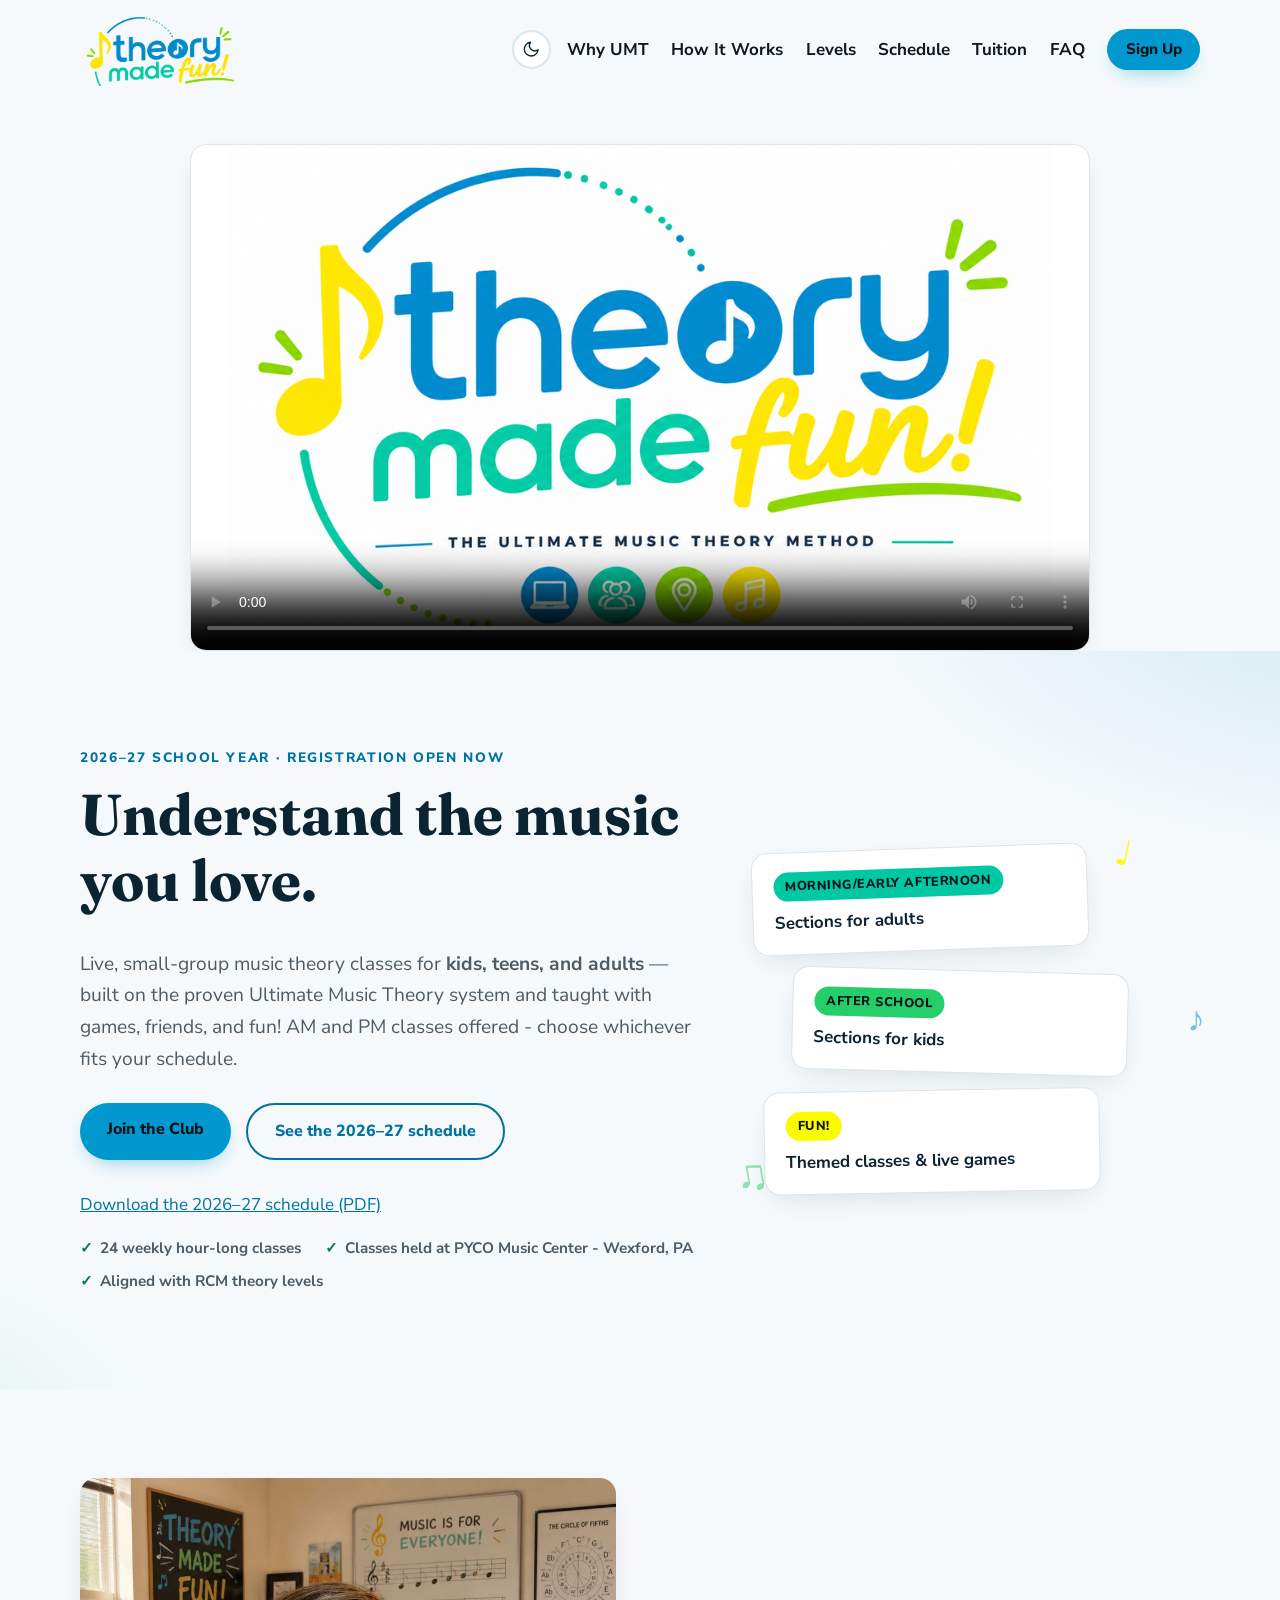
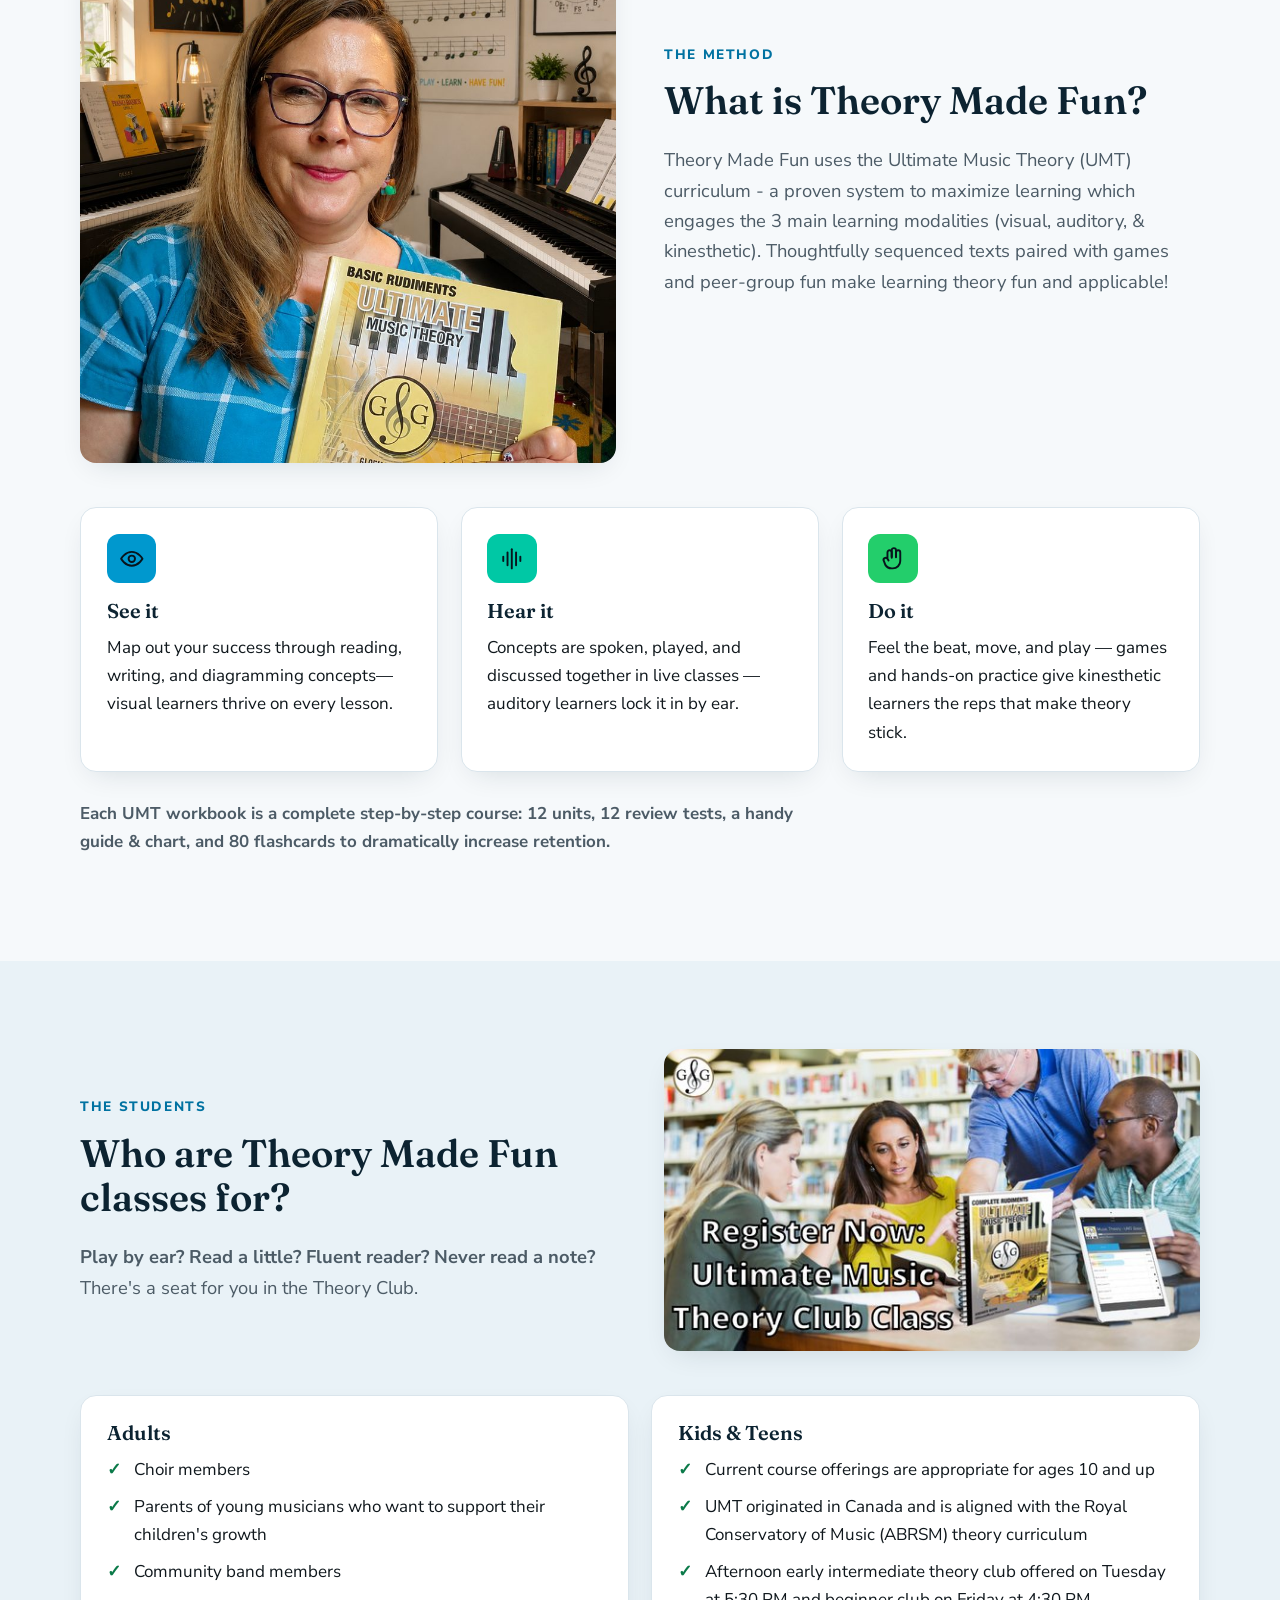
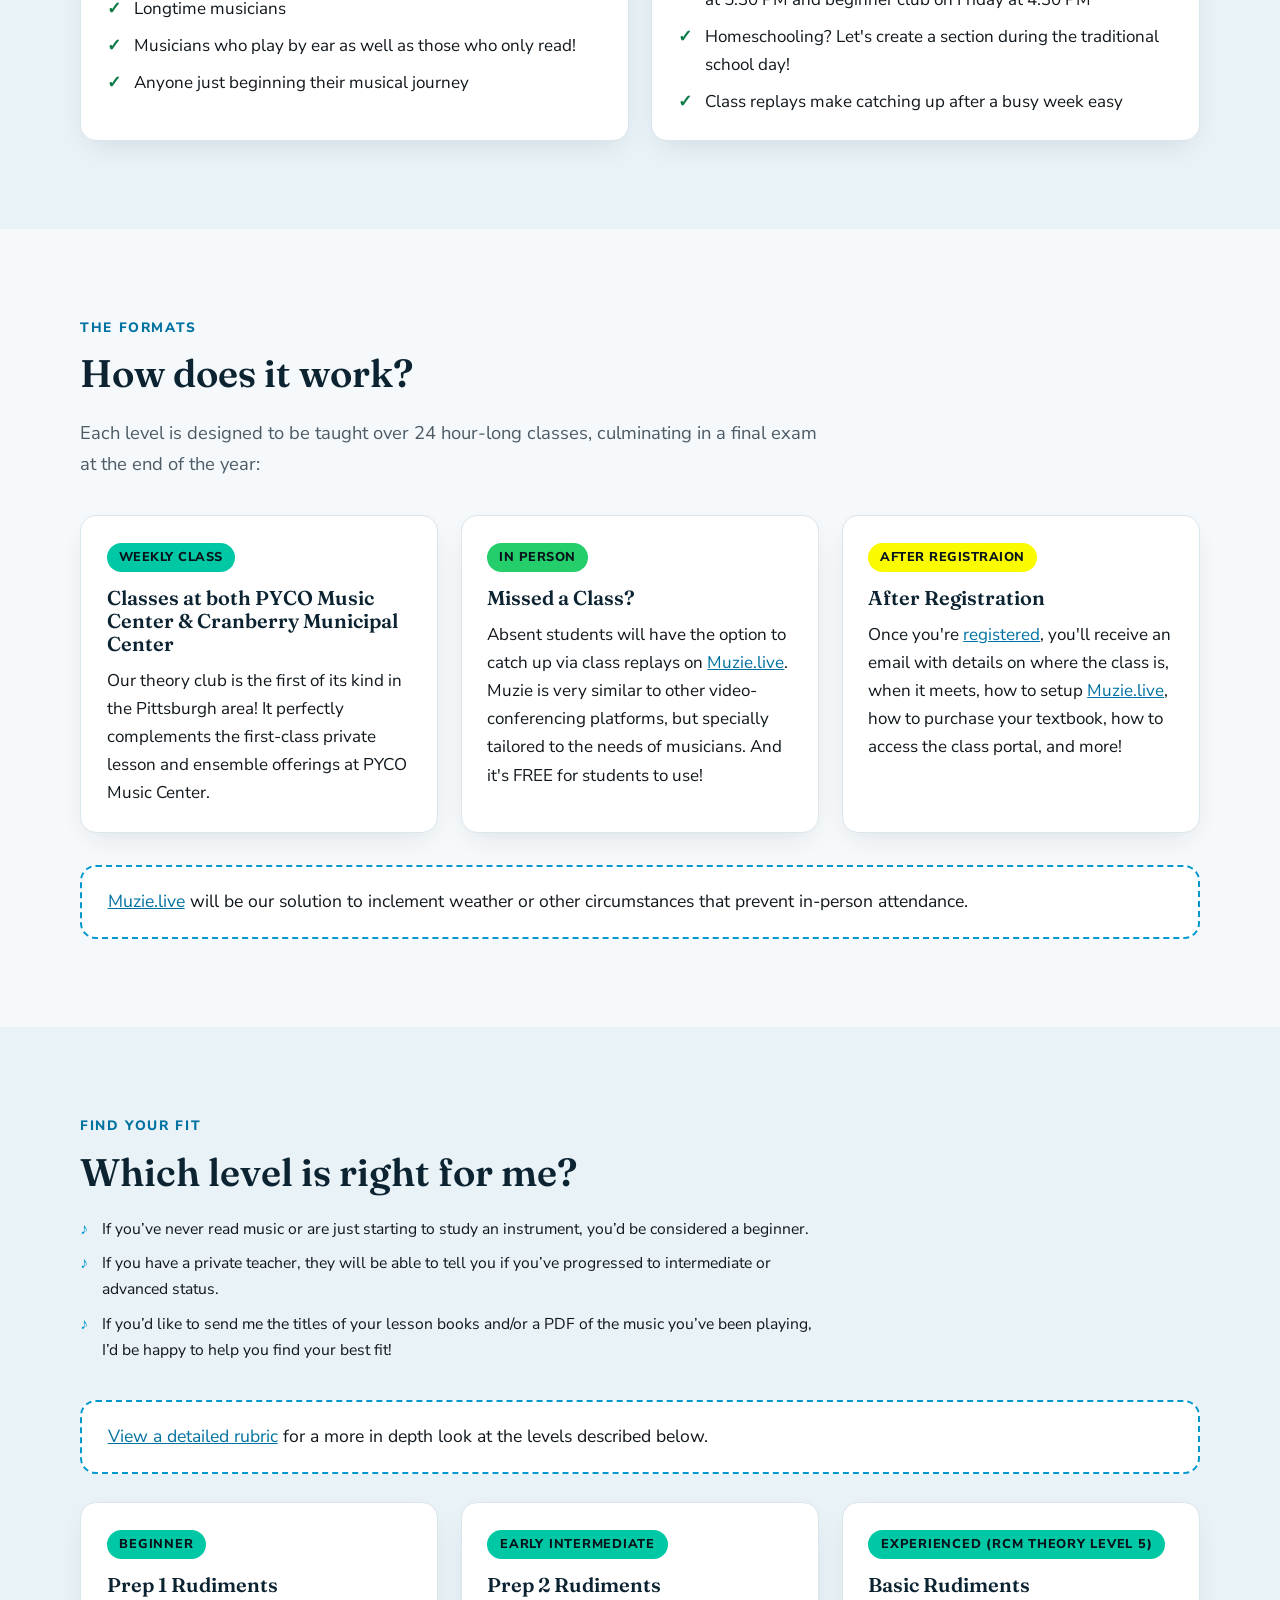
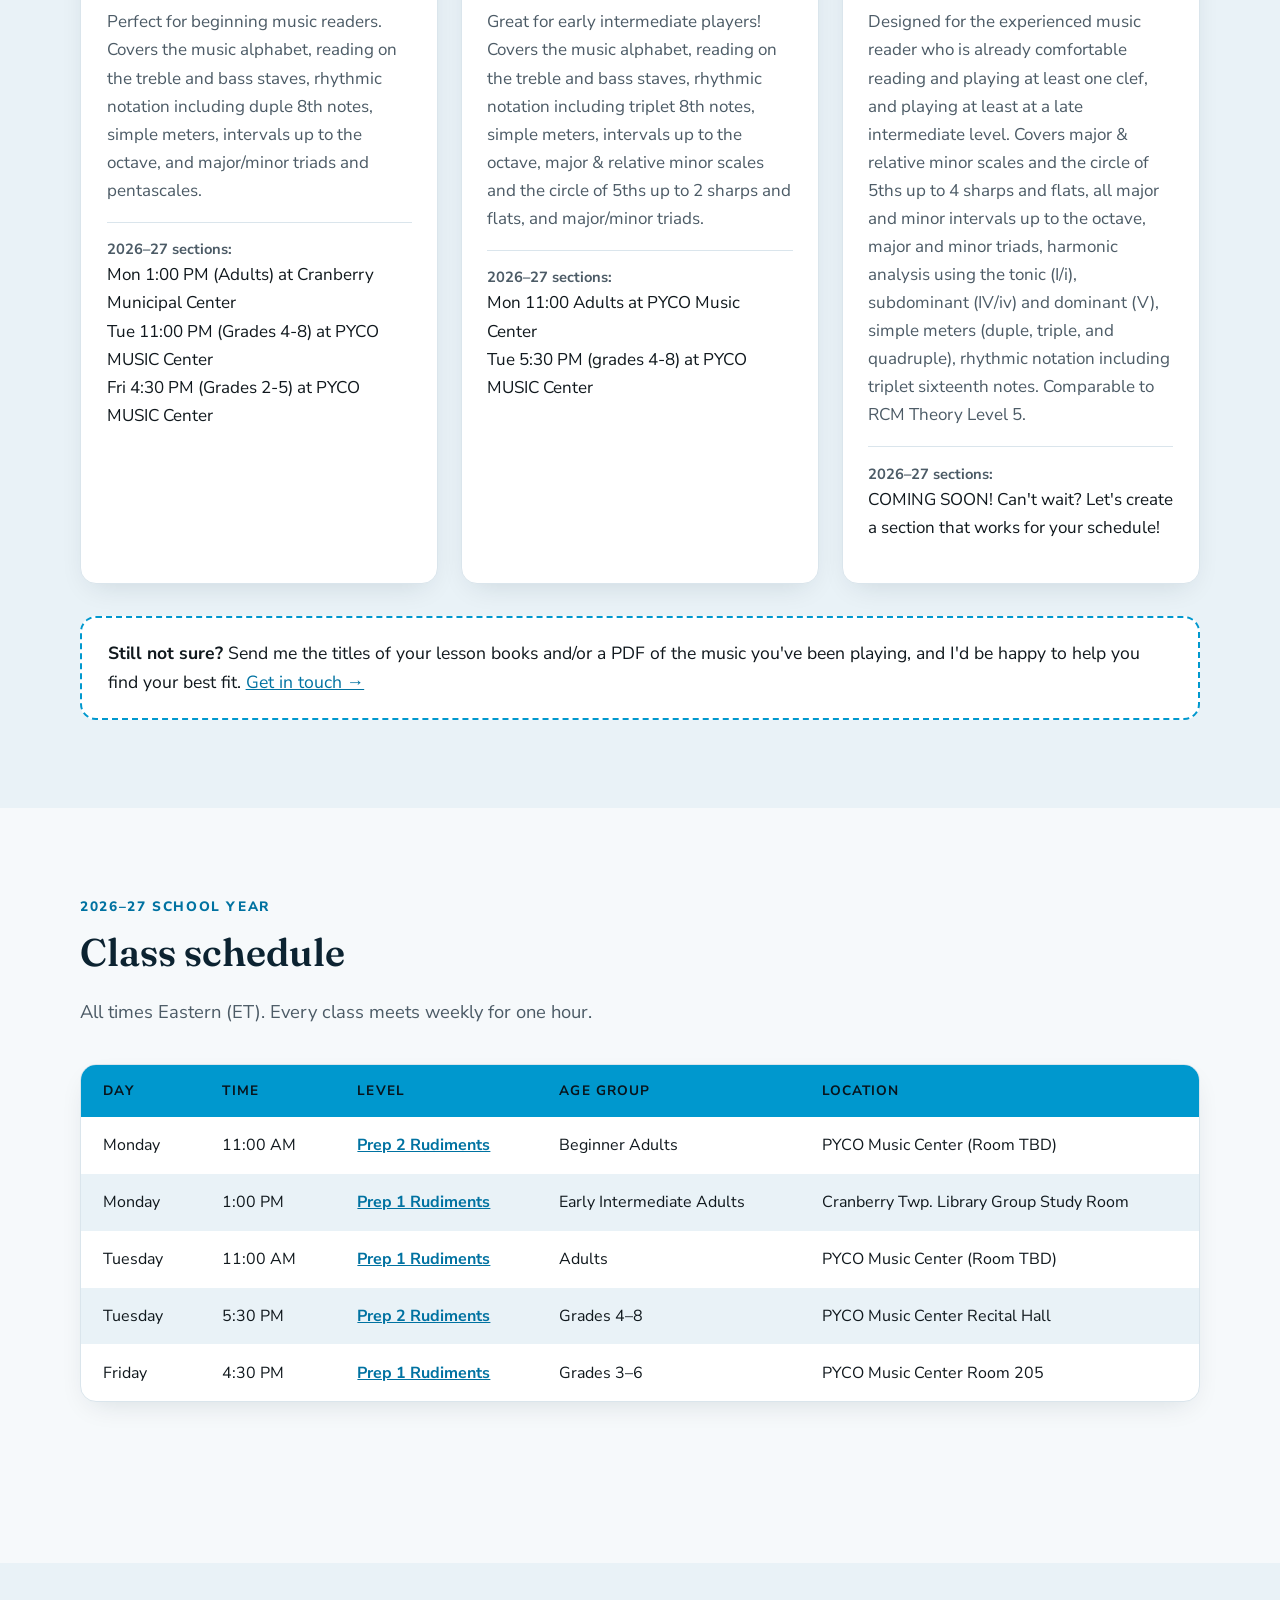
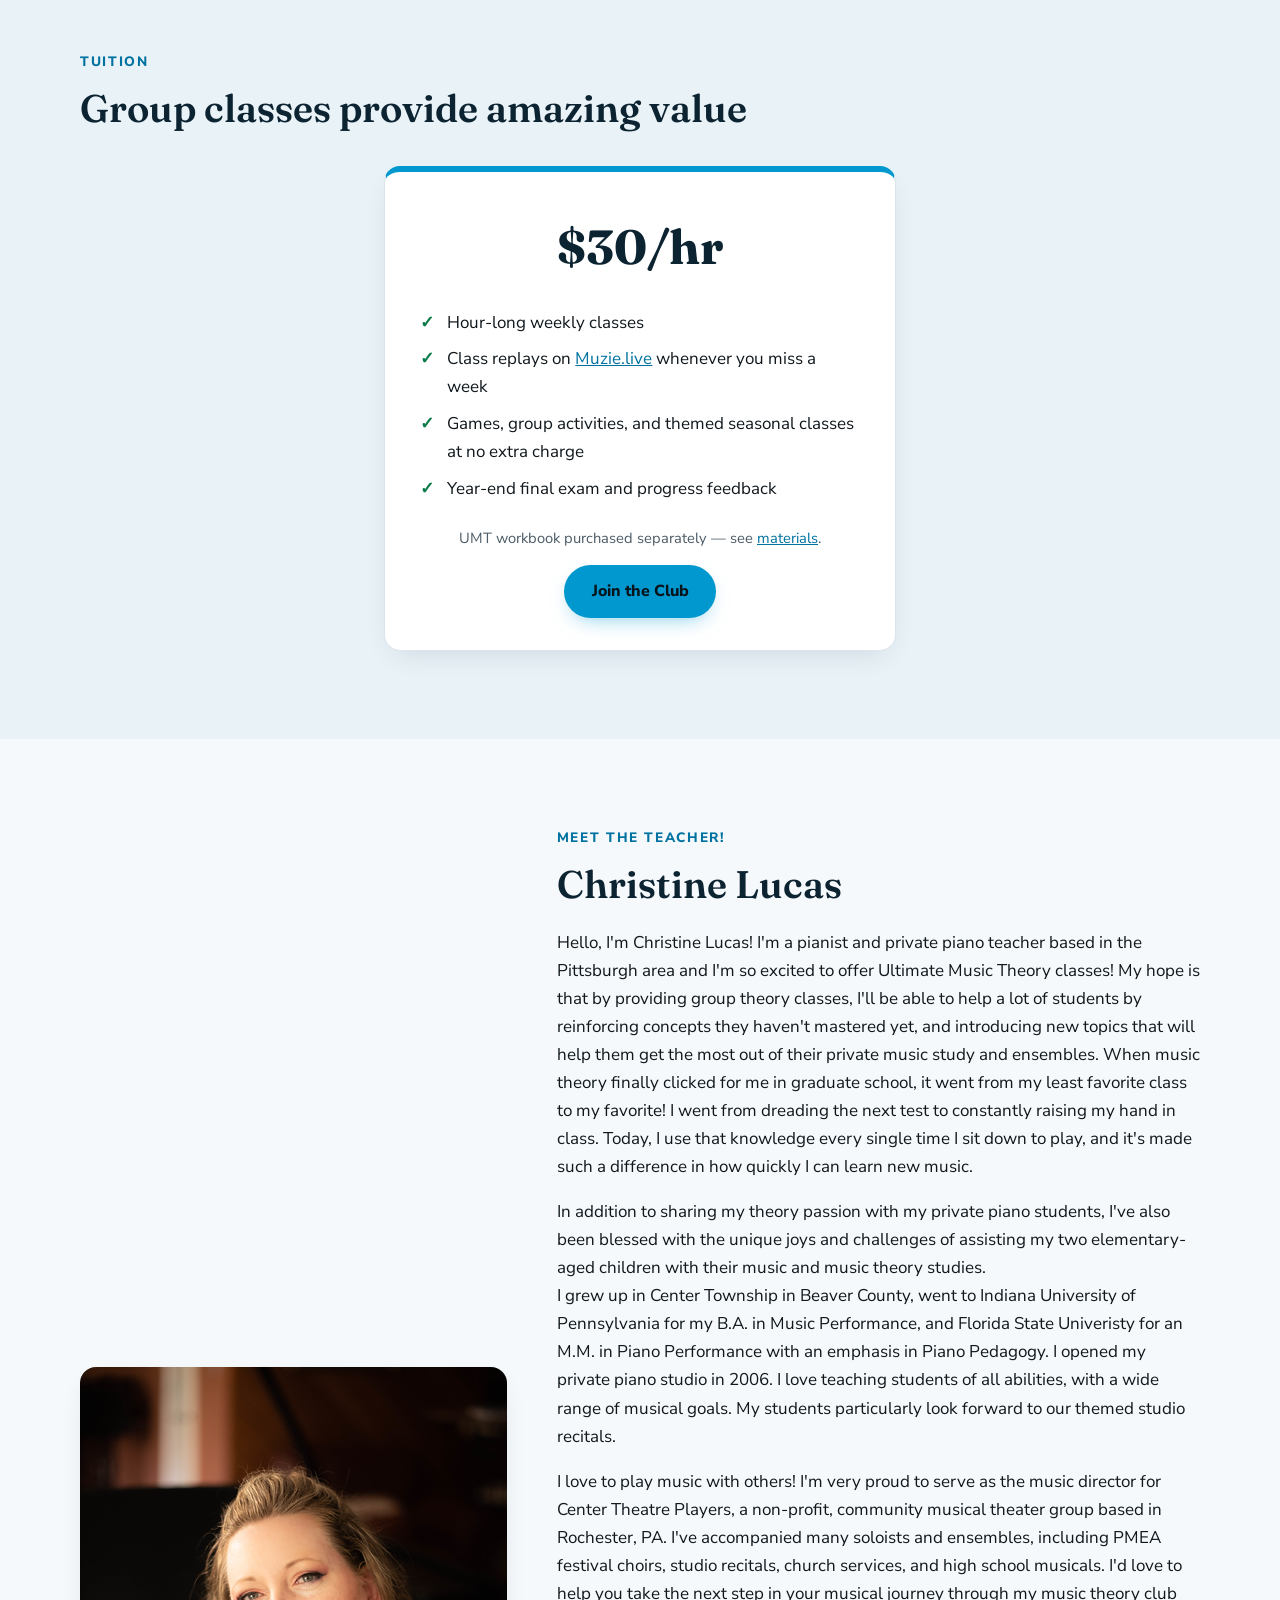
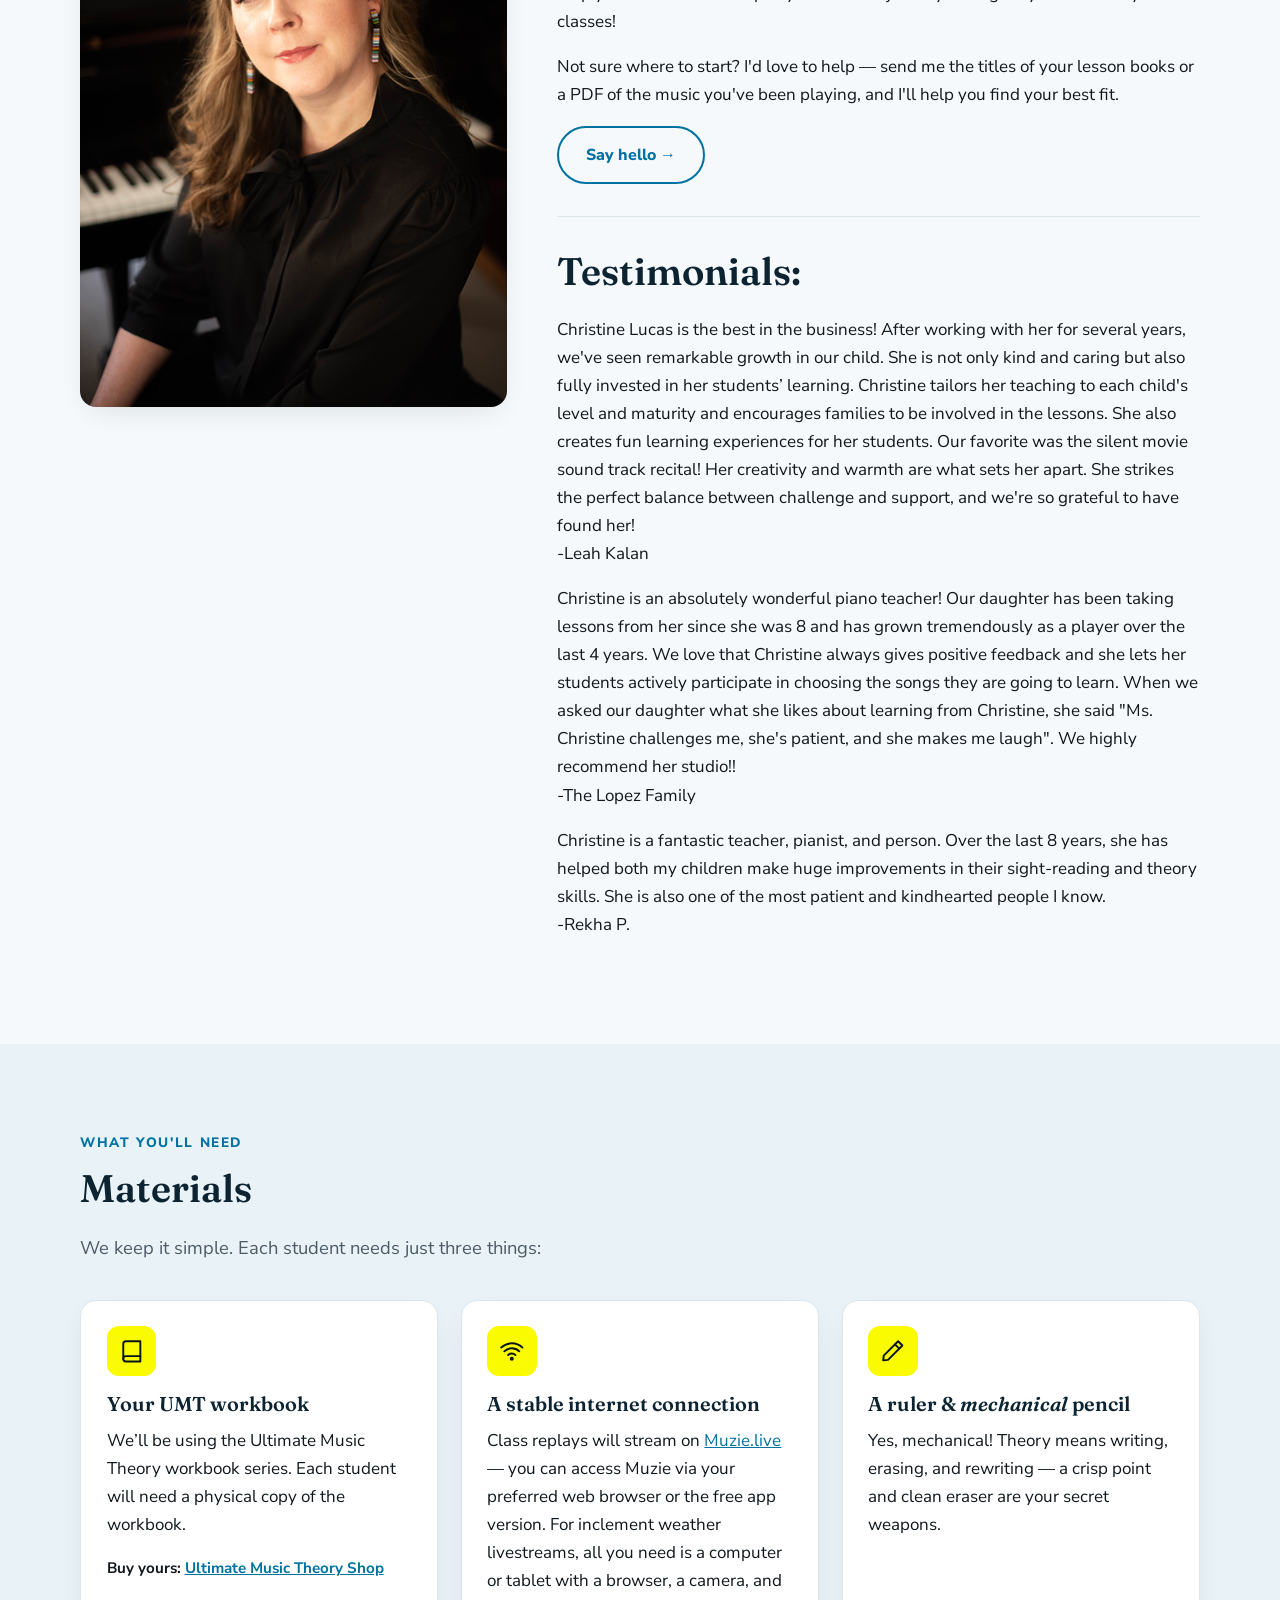
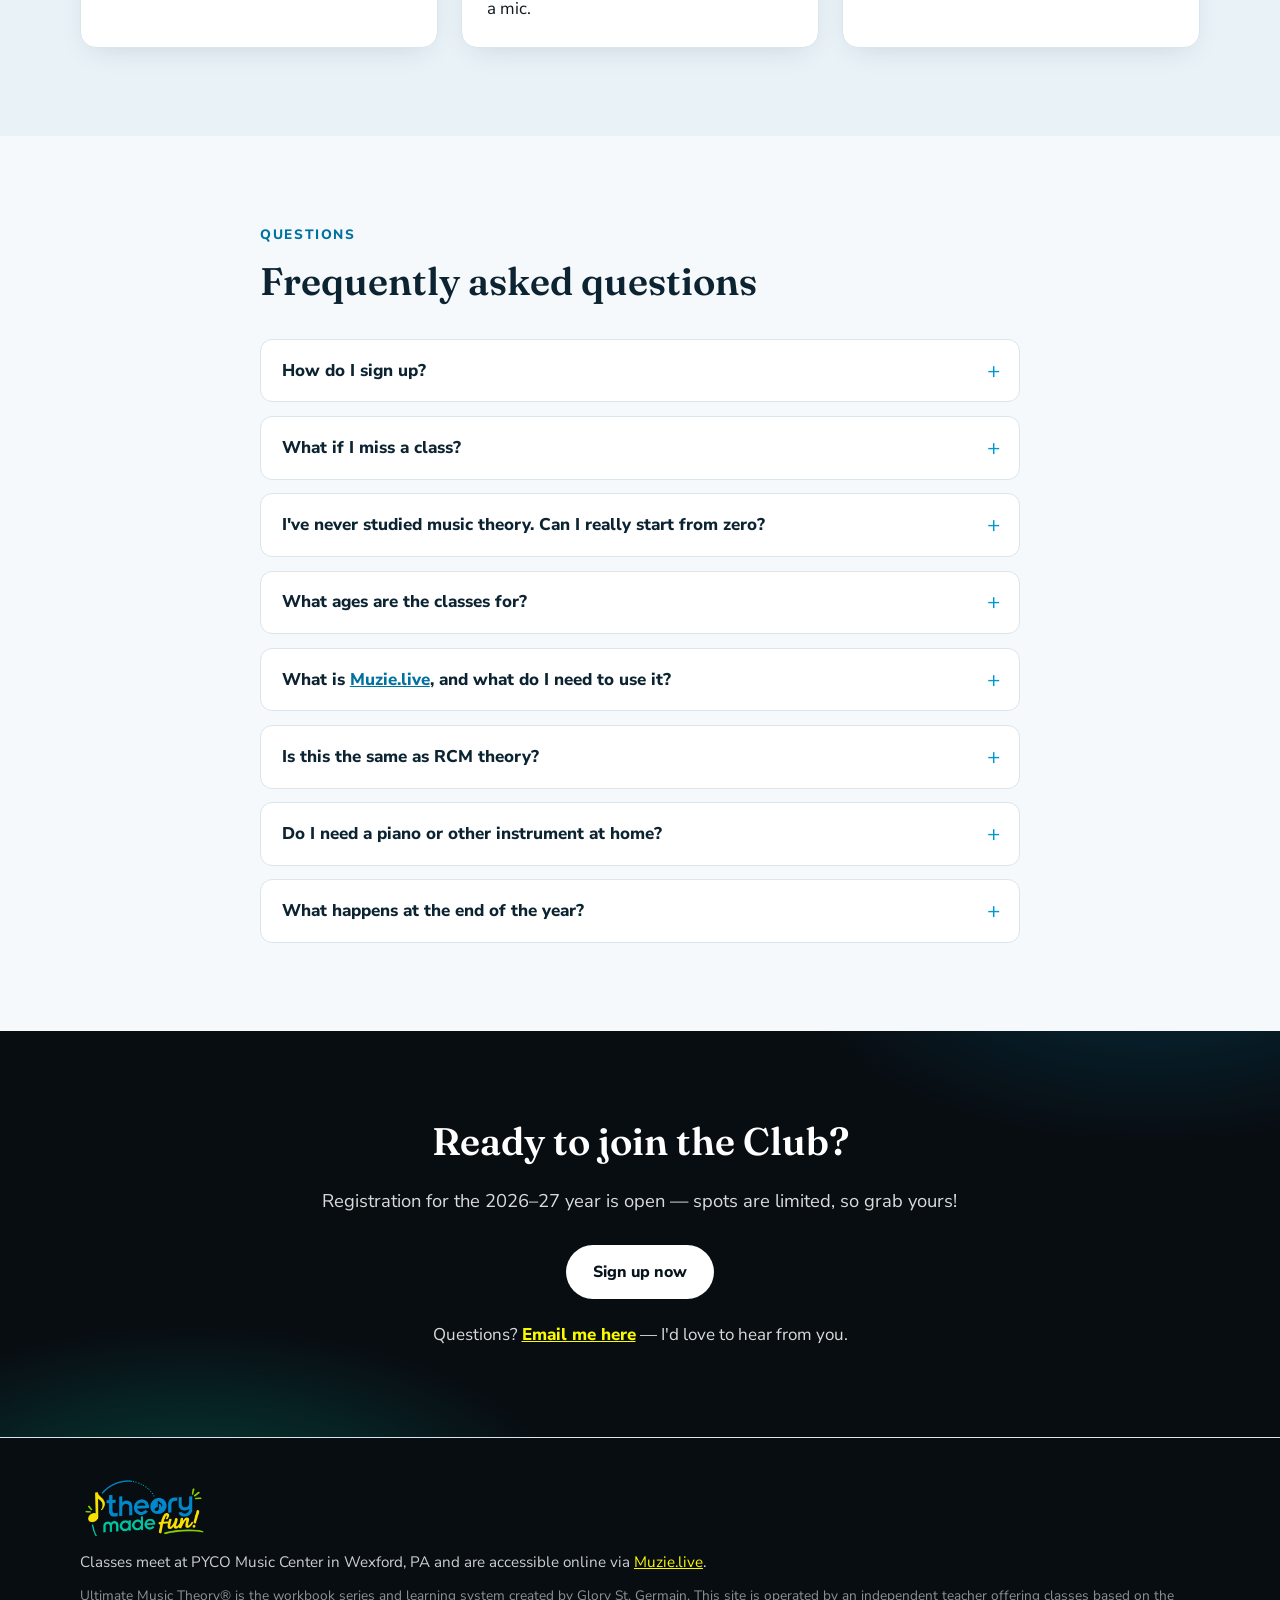
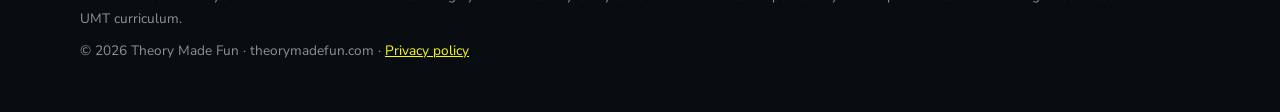
==== commit a162eb2c: "fix(signup): link 'Email me here' to contact@christinelucaspiano.com The visible address said theory" ====
--- a/index.html
+++ b/index.html
@@ -713,9 +713,9 @@
             <span class="btn btn-light is-disabled" data-signup-soon>Sign-up form coming soon</span>
           </div>
           <p class="signup-contact">
-            Questions, or want to be notified when registration opens?
-            Email <a data-email-link
-              href="mailto:theorymadefun@gmail.com?Subject=UMT%20Club%20Request">theorymadefun@gmail.com</a>
+            Questions? <a data-email-link
+              href="mailto:contact@christinelucaspiano.com?Subject=UMT%20Club%20Request">Email me here</a>
+            — I'd love to hear from you.
           </p>
         </div>
       </div>
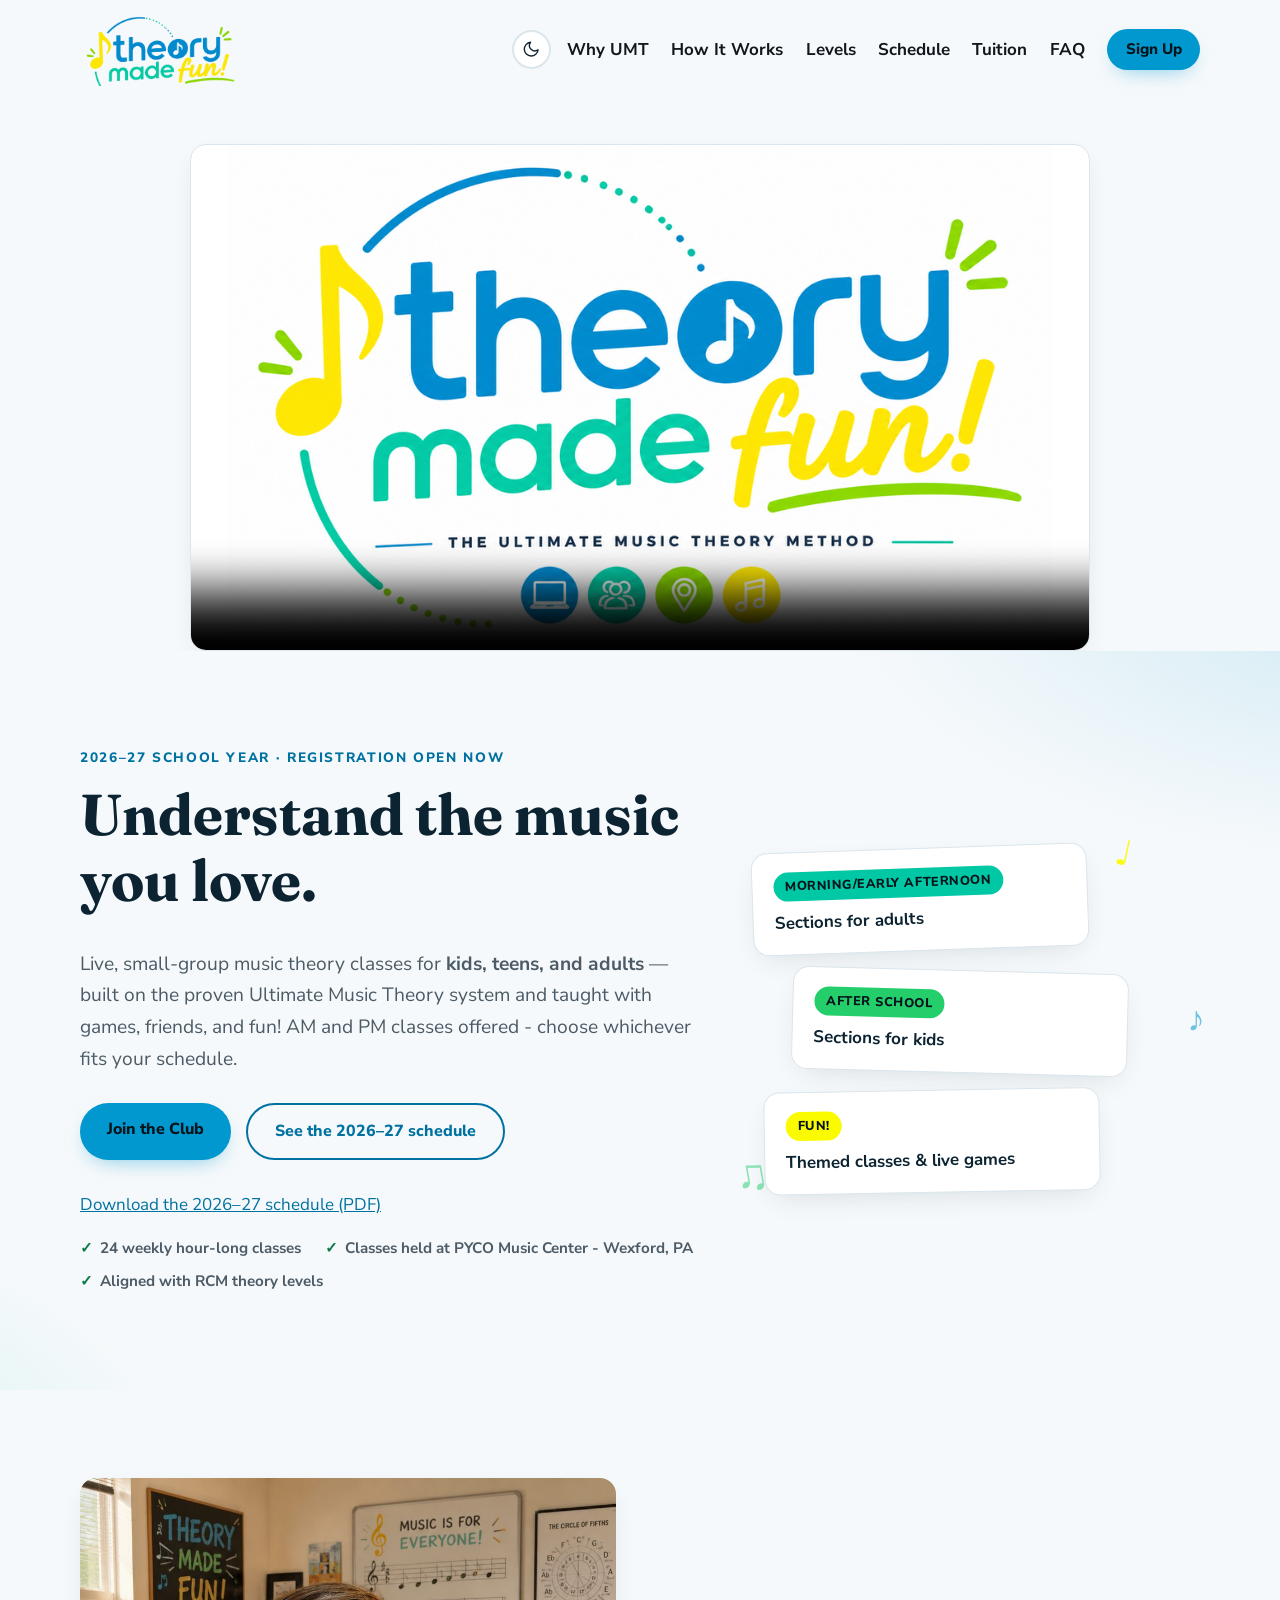
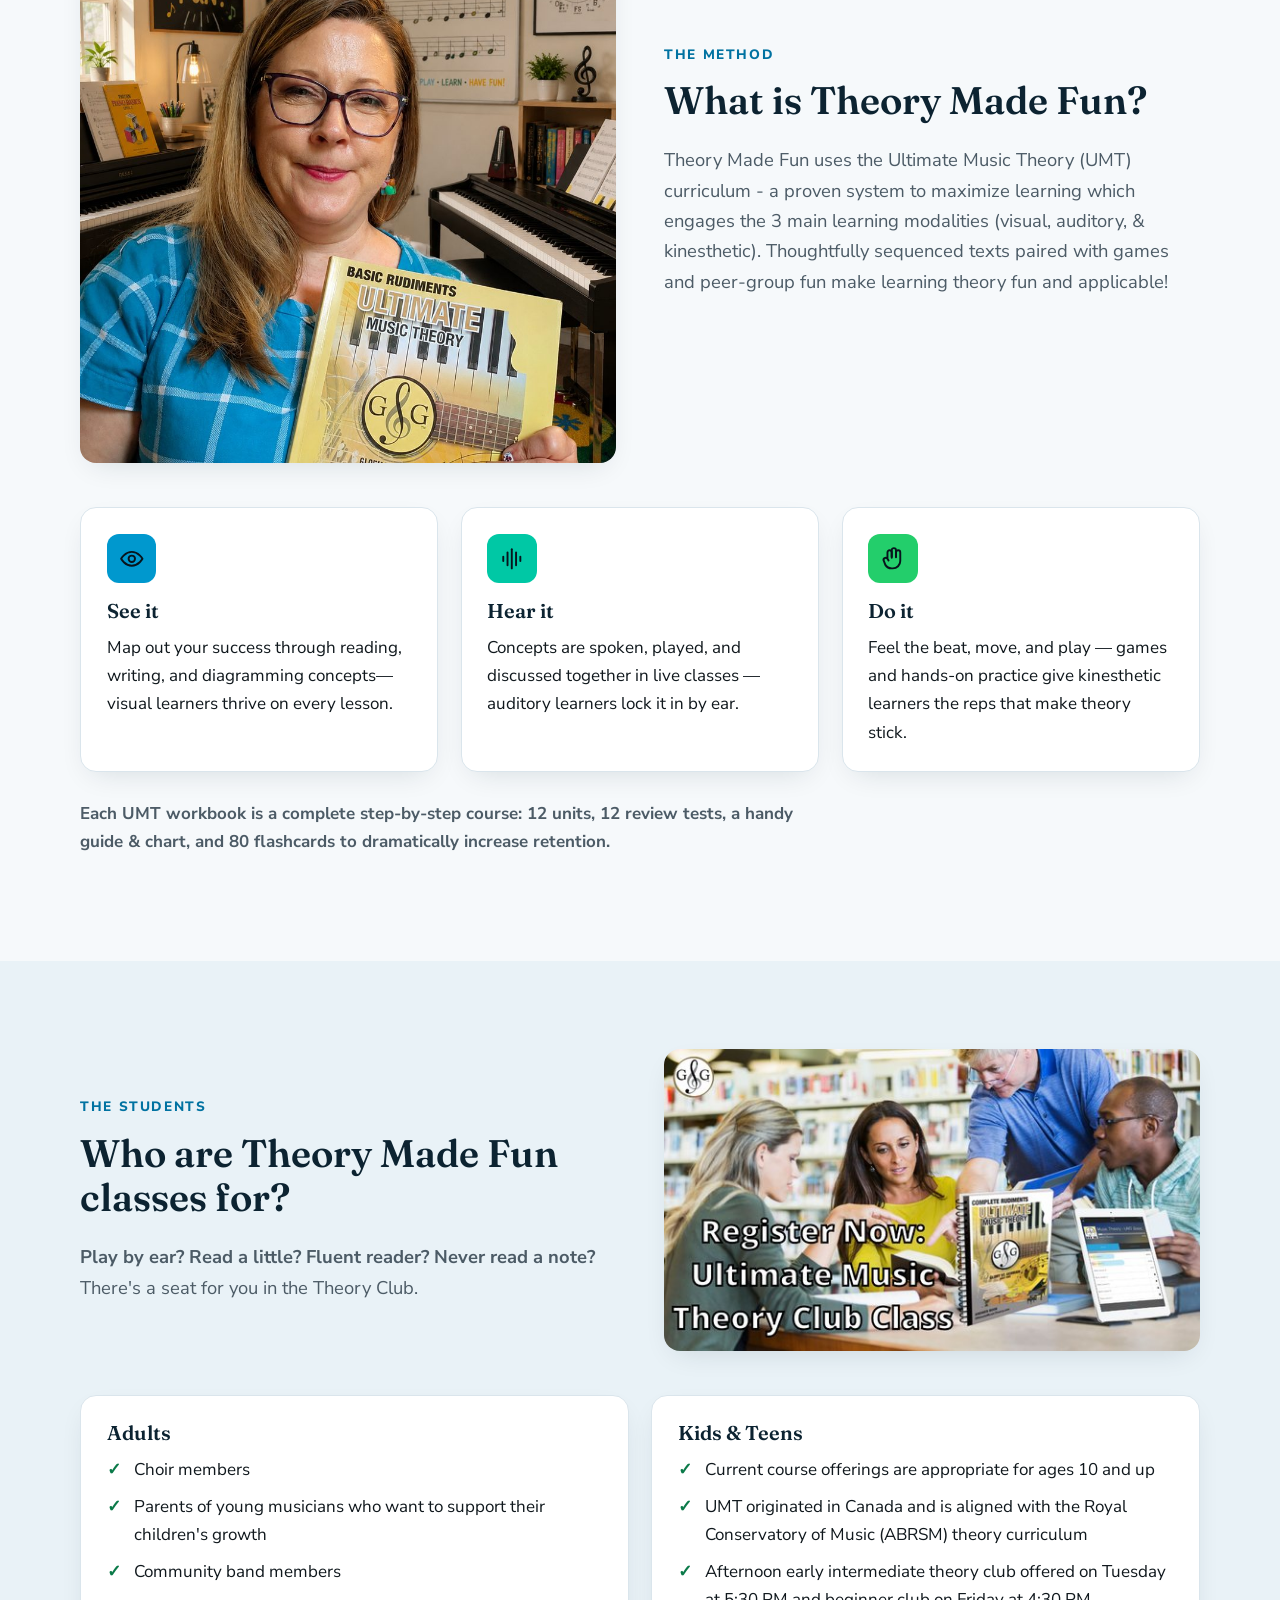
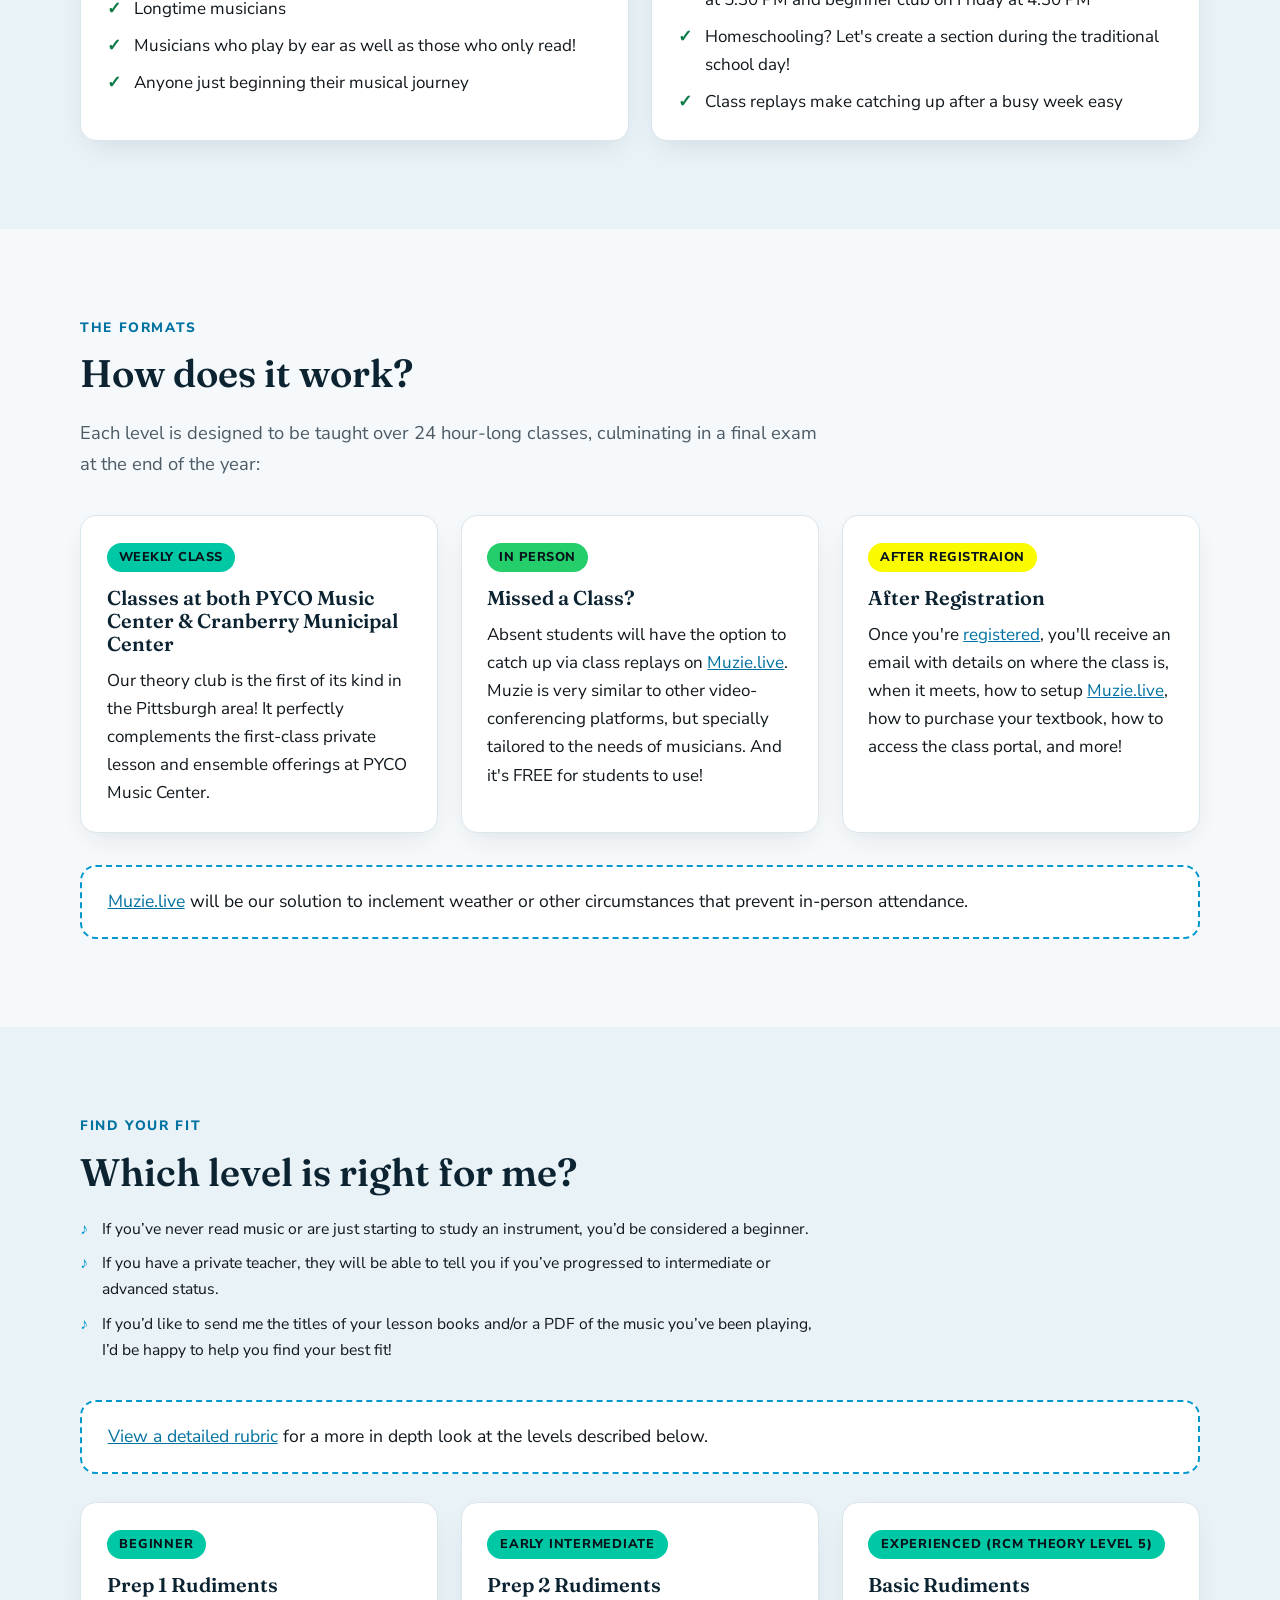
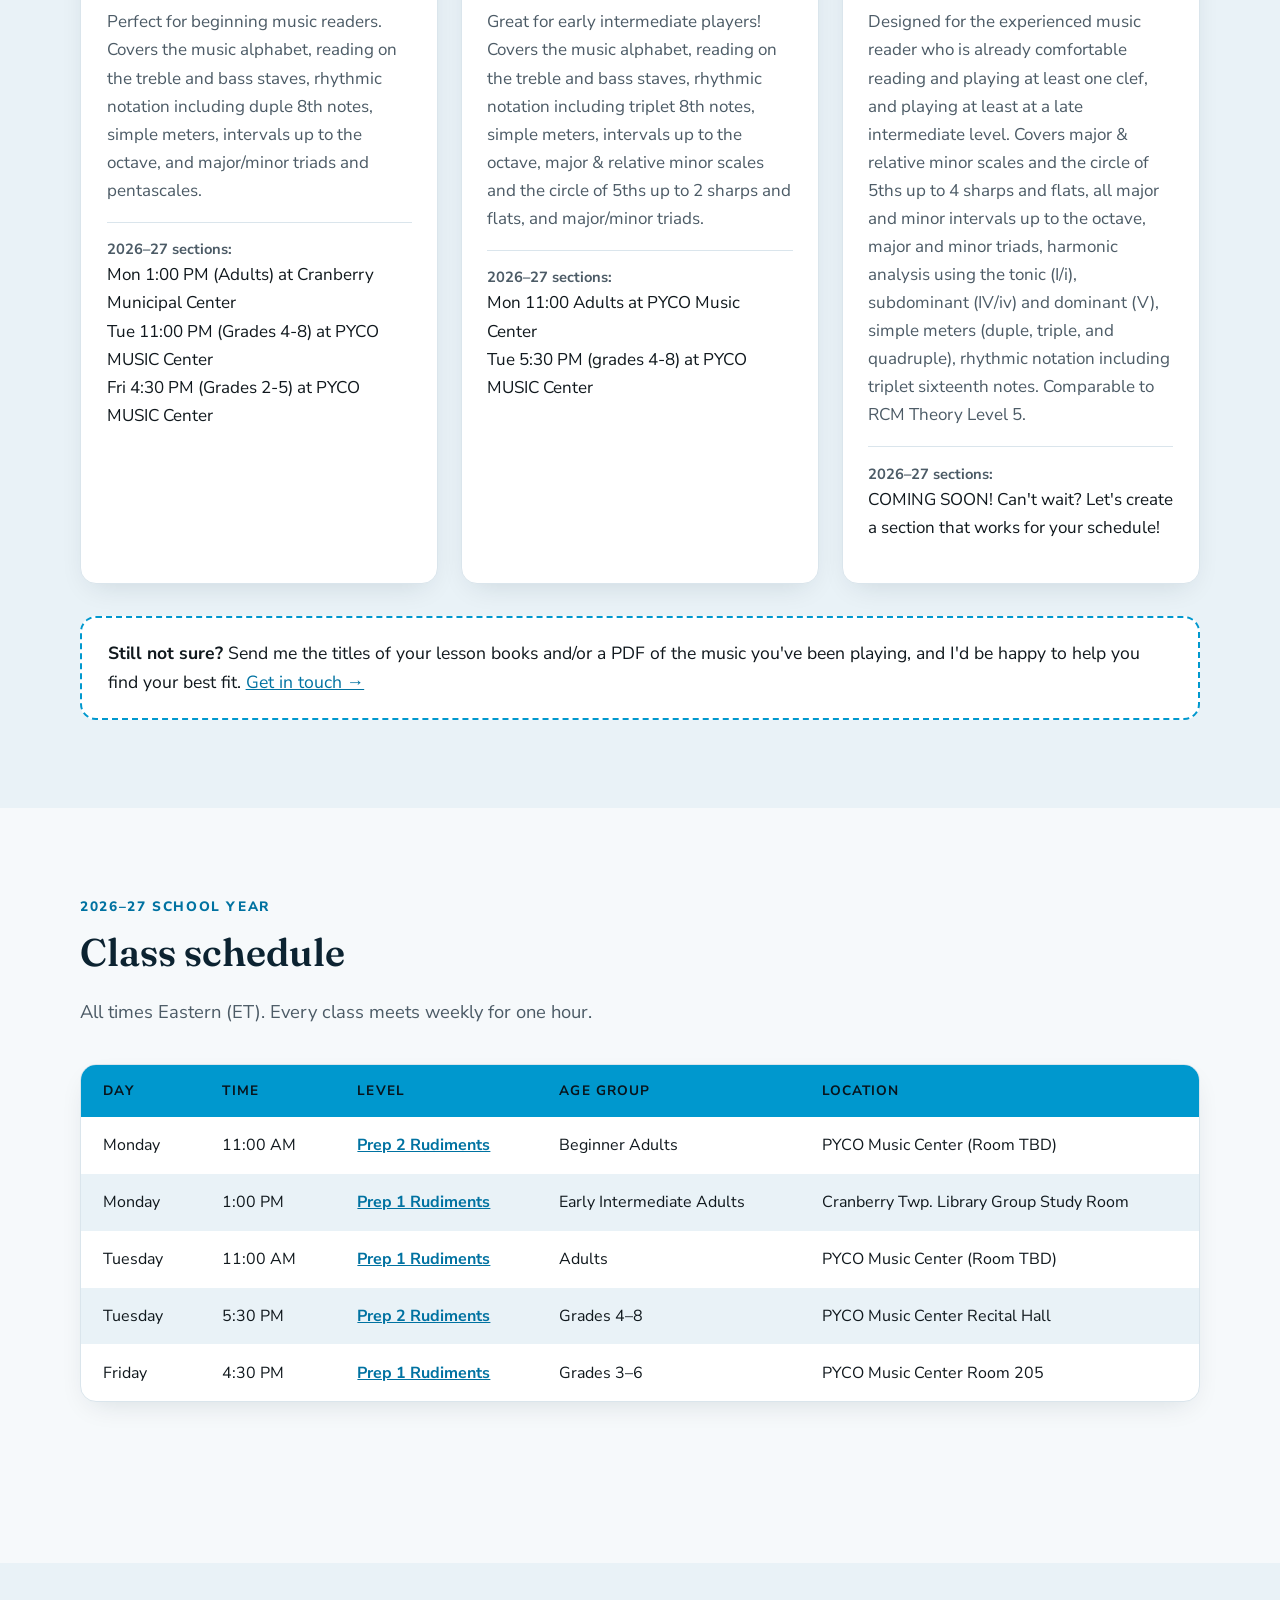
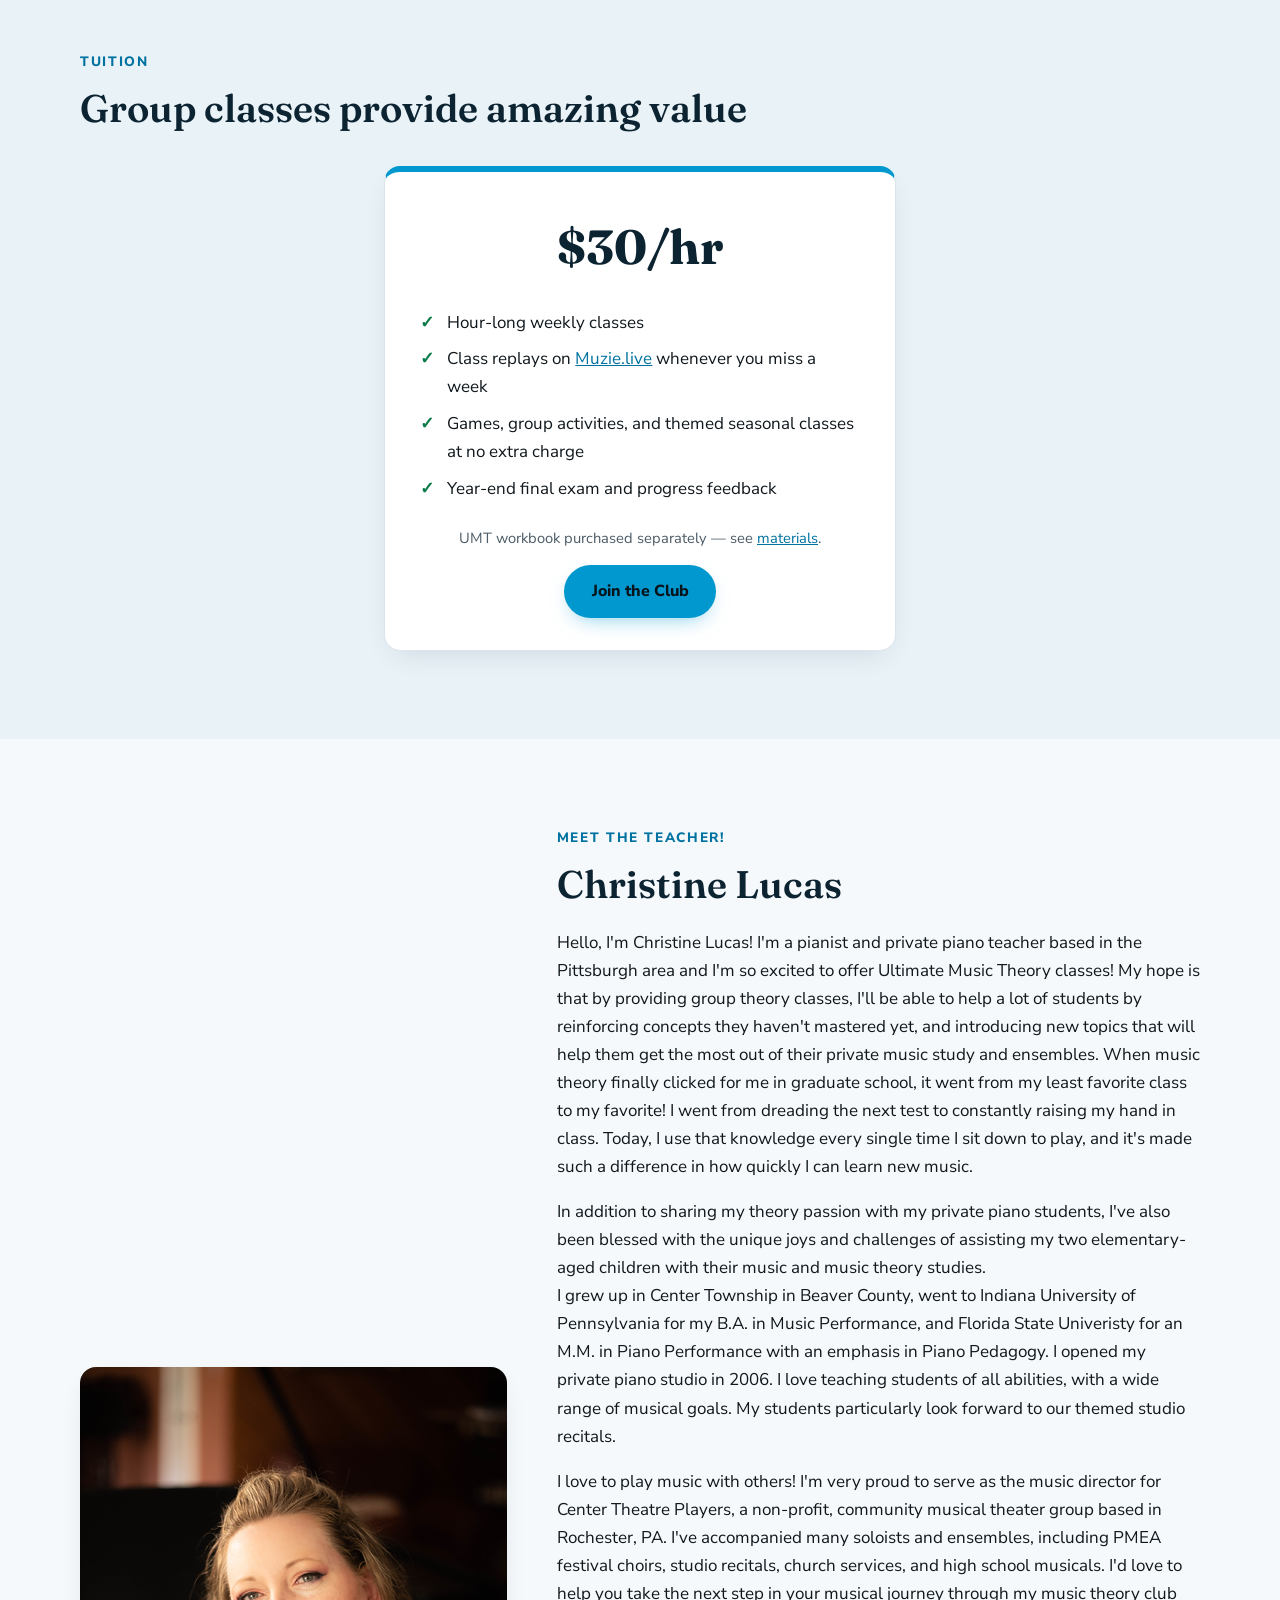
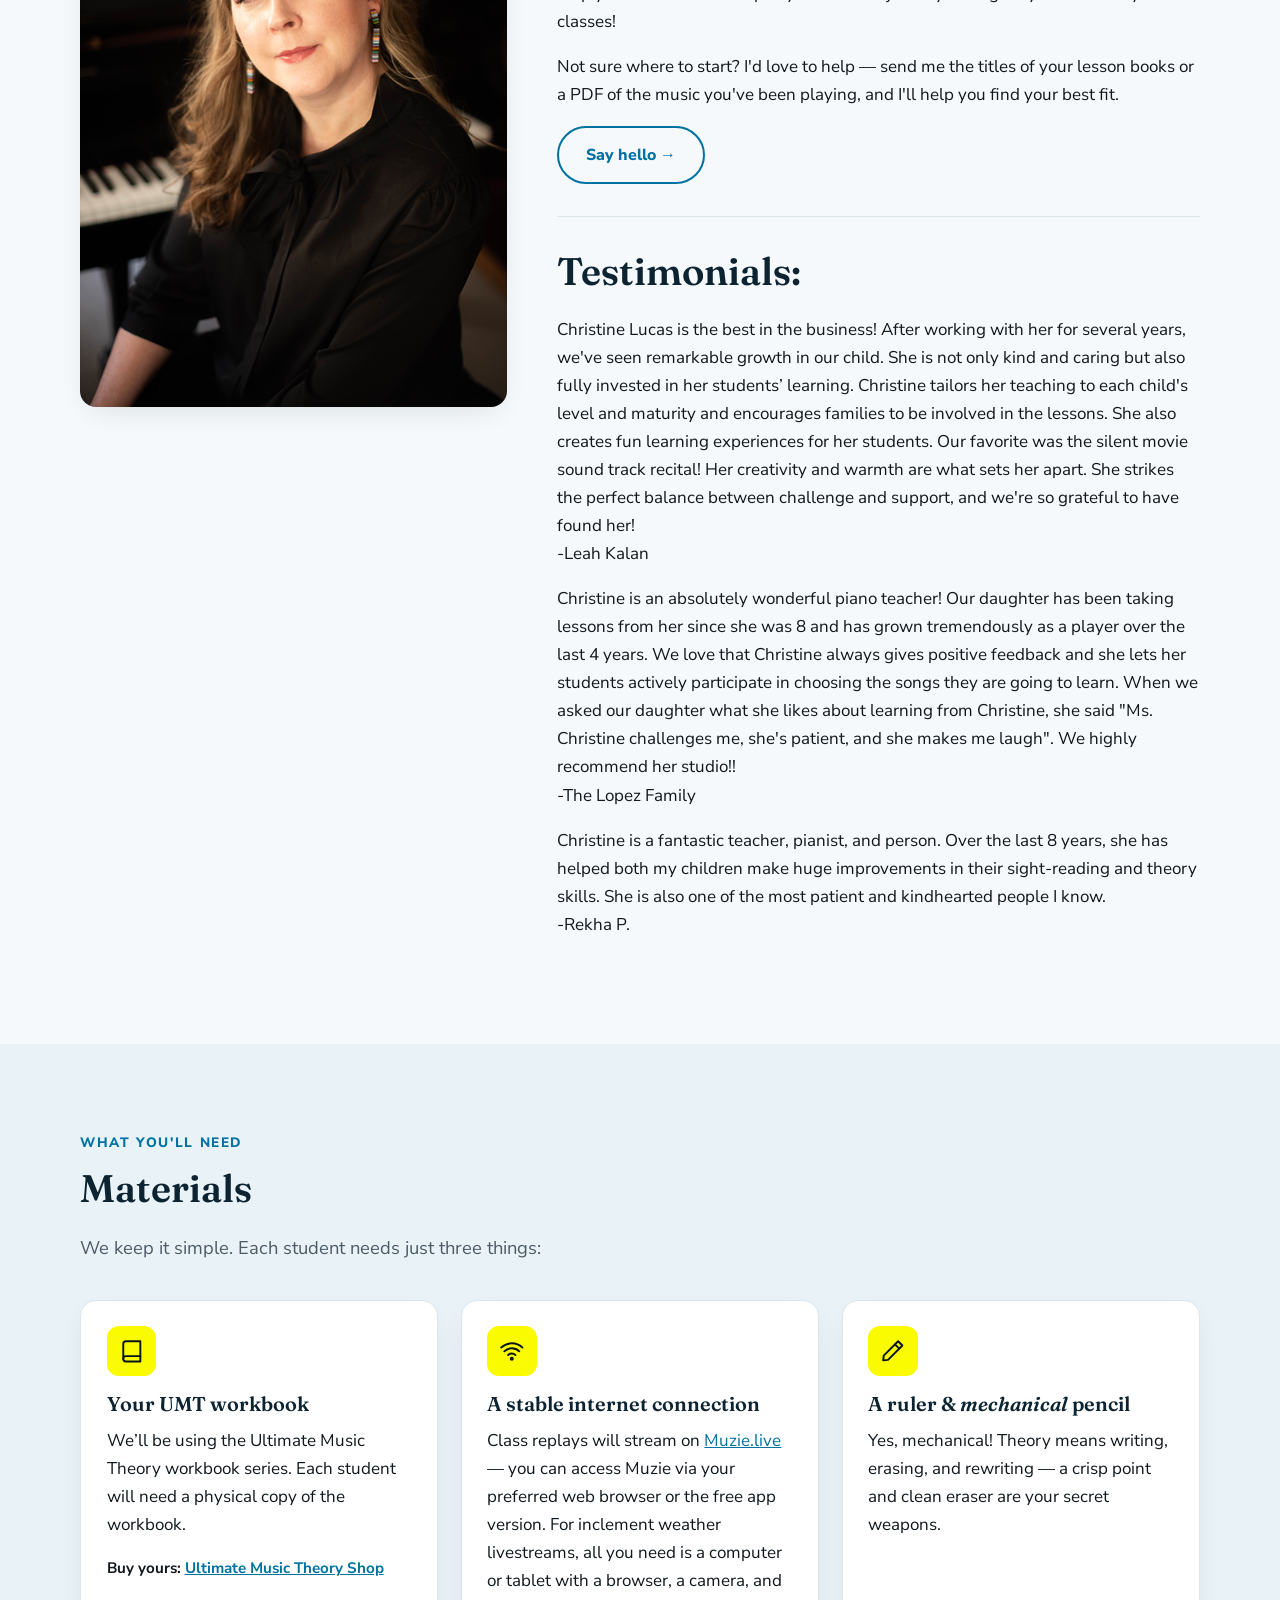
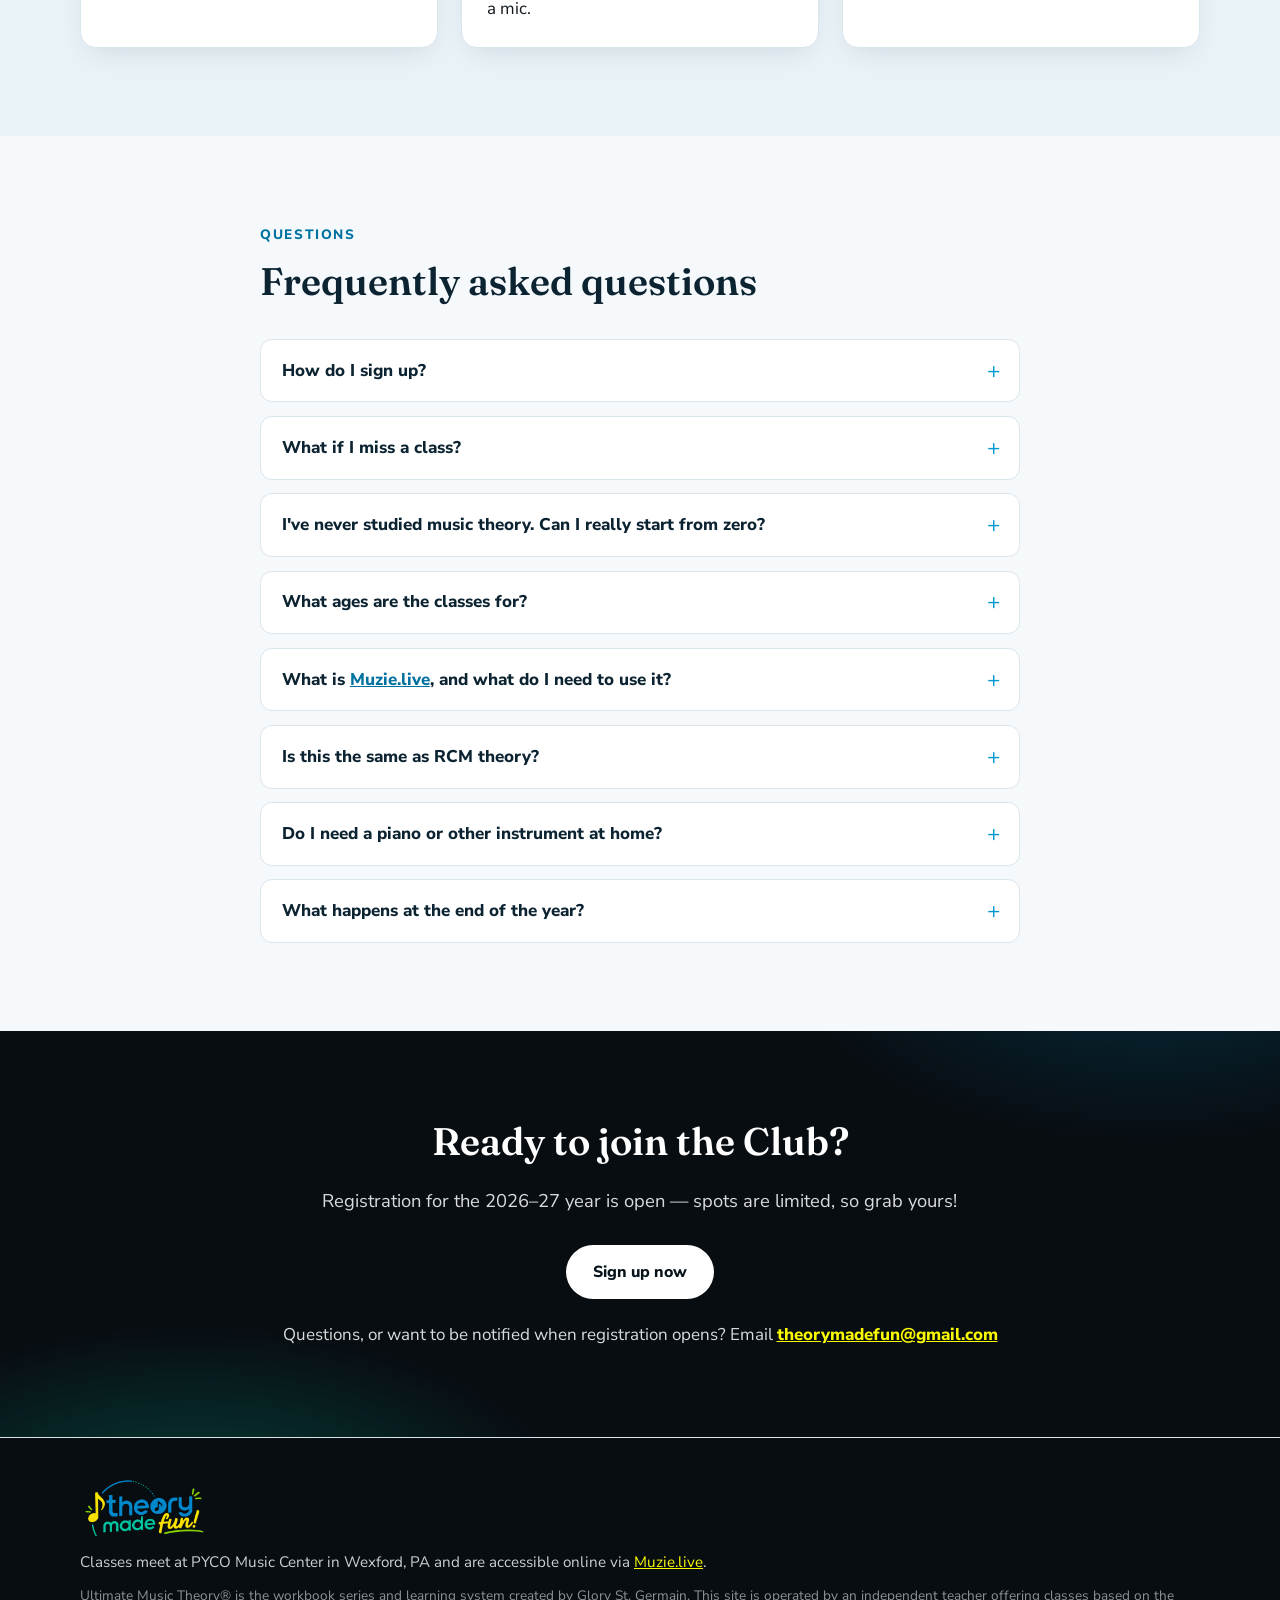
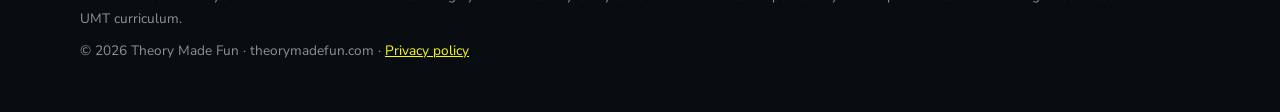
==== commit f8804a01: "chore(analytics): remove unused gtag block; document Google tag setup The site loads the Google tag " ====
--- a/index.html
+++ b/index.html
@@ -66,30 +66,6 @@
   <meta property="og:type" content="website">
   <meta property="og:image" content="https://theorymadefun.com/assets/tmf-logo.png">
 
-  <!-- Google tag (gtag.js) for Google Analytics 4 + Google Ads.
-       Setup steps: see docs/google-setup.md. Nothing loads until the IDs below
-       are filled in, so this is safe to ship as-is. -->
-  <script>
-    // TODO: paste the GA4 Measurement ID from Admin → Data streams (looks like "G-ABC123XYZ")
-    window.GA_MEASUREMENT_ID = "";
-    // TODO (later): paste the Google Ads tag ID (looks like "AW-123456789") once the
-    // conversion action exists — see docs/google-setup.md step 2 of the Ads section.
-    window.GOOGLE_ADS_ID = "";
-
-    window.dataLayer = window.dataLayer || [];
-    function gtag() { dataLayer.push(arguments); }
-    if (window.GA_MEASUREMENT_ID) {
-      var gtagScript = document.createElement("script");
-      gtagScript.async = true;
-      gtagScript.src = "https://www.googletagmanager.com/gtag/js?id=" + window.GA_MEASUREMENT_ID;
-      document.head.appendChild(gtagScript);
-      gtag("js", new Date());
-      gtag("config", window.GA_MEASUREMENT_ID);
-      if (window.GOOGLE_ADS_ID) {
-        gtag("config", window.GOOGLE_ADS_ID);
-      }
-    }
-  </script>
 </head>
 
 <body>
@@ -713,9 +689,9 @@
             <span class="btn btn-light is-disabled" data-signup-soon>Sign-up form coming soon</span>
           </div>
           <p class="signup-contact">
-            Questions? <a data-email-link
-              href="mailto:contact@christinelucaspiano.com?Subject=UMT%20Club%20Request">Email me here</a>
-            — I'd love to hear from you.
+            Questions, or want to be notified when registration opens?
+            Email <a data-email-link
+              href="mailto:theorymadefun@gmail.com?Subject=UMT%20Club%20Request">theorymadefun@gmail.com</a>
           </p>
         </div>
       </div>
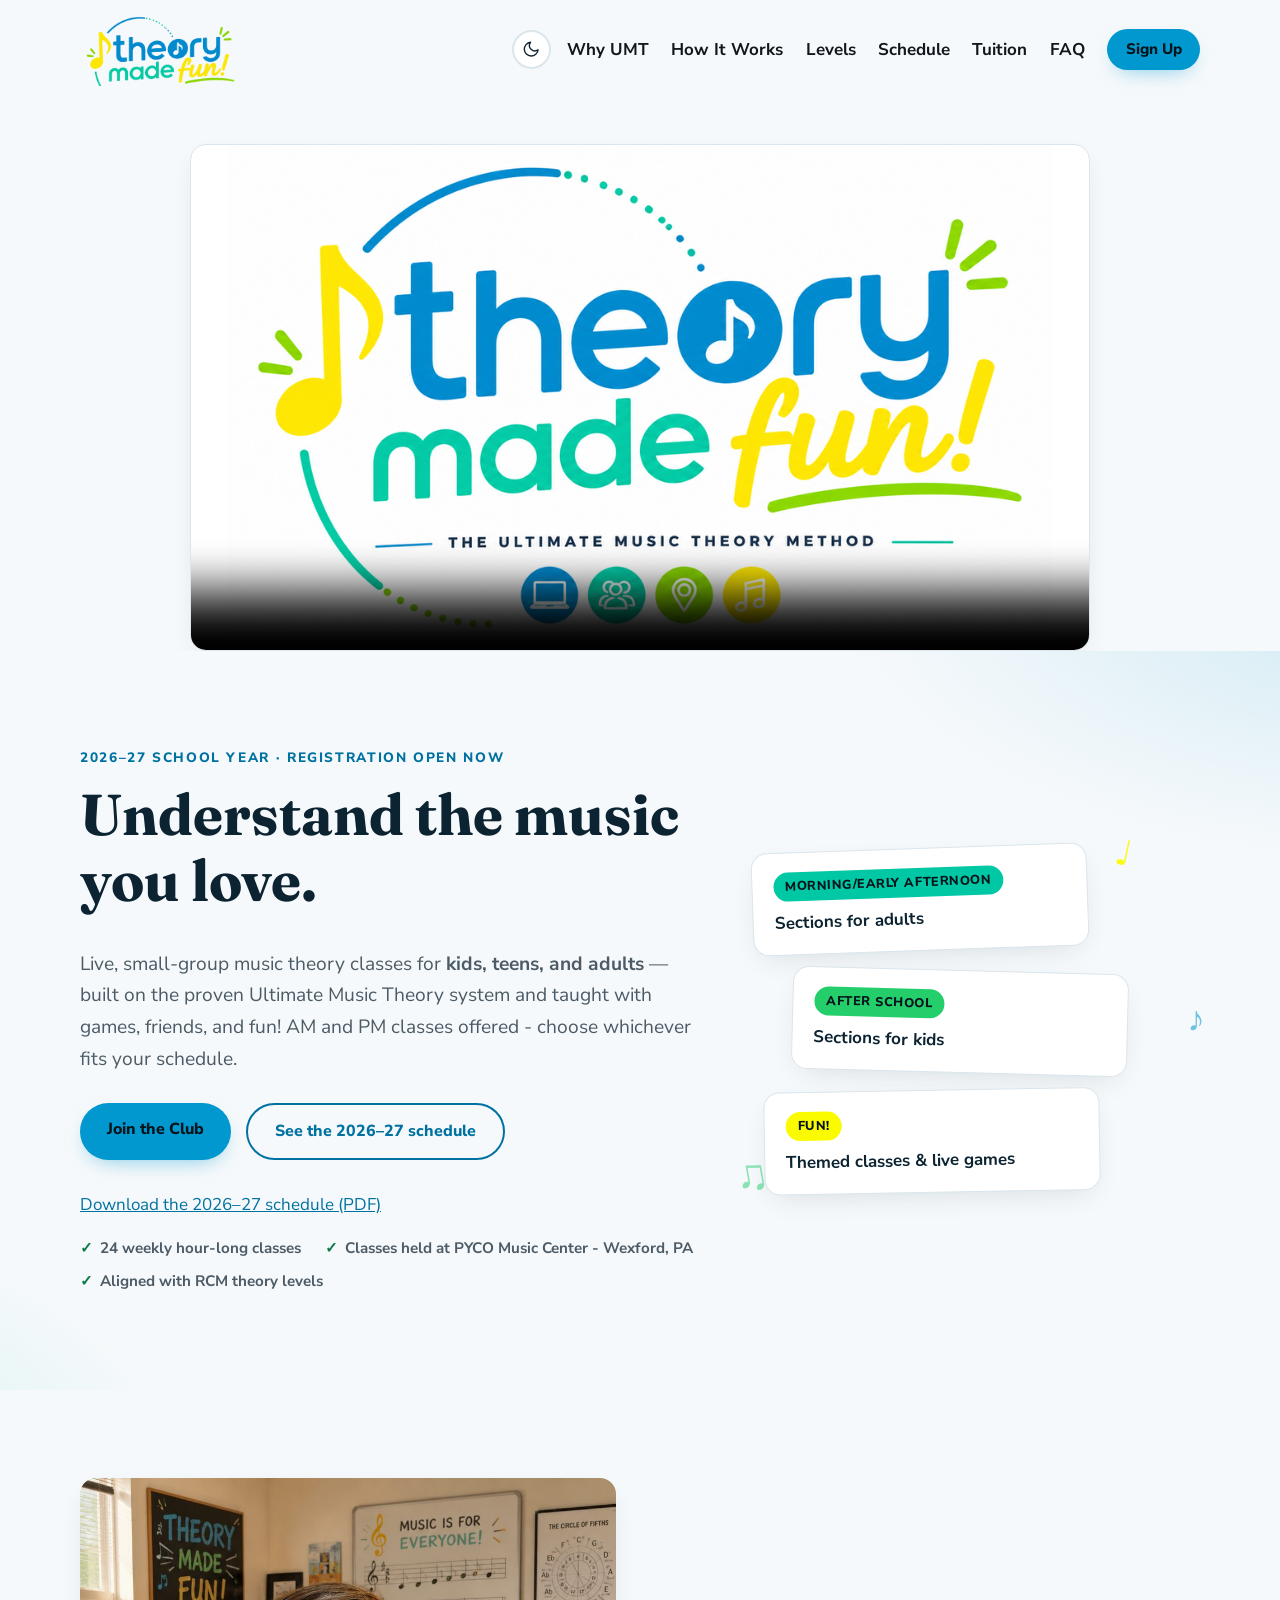
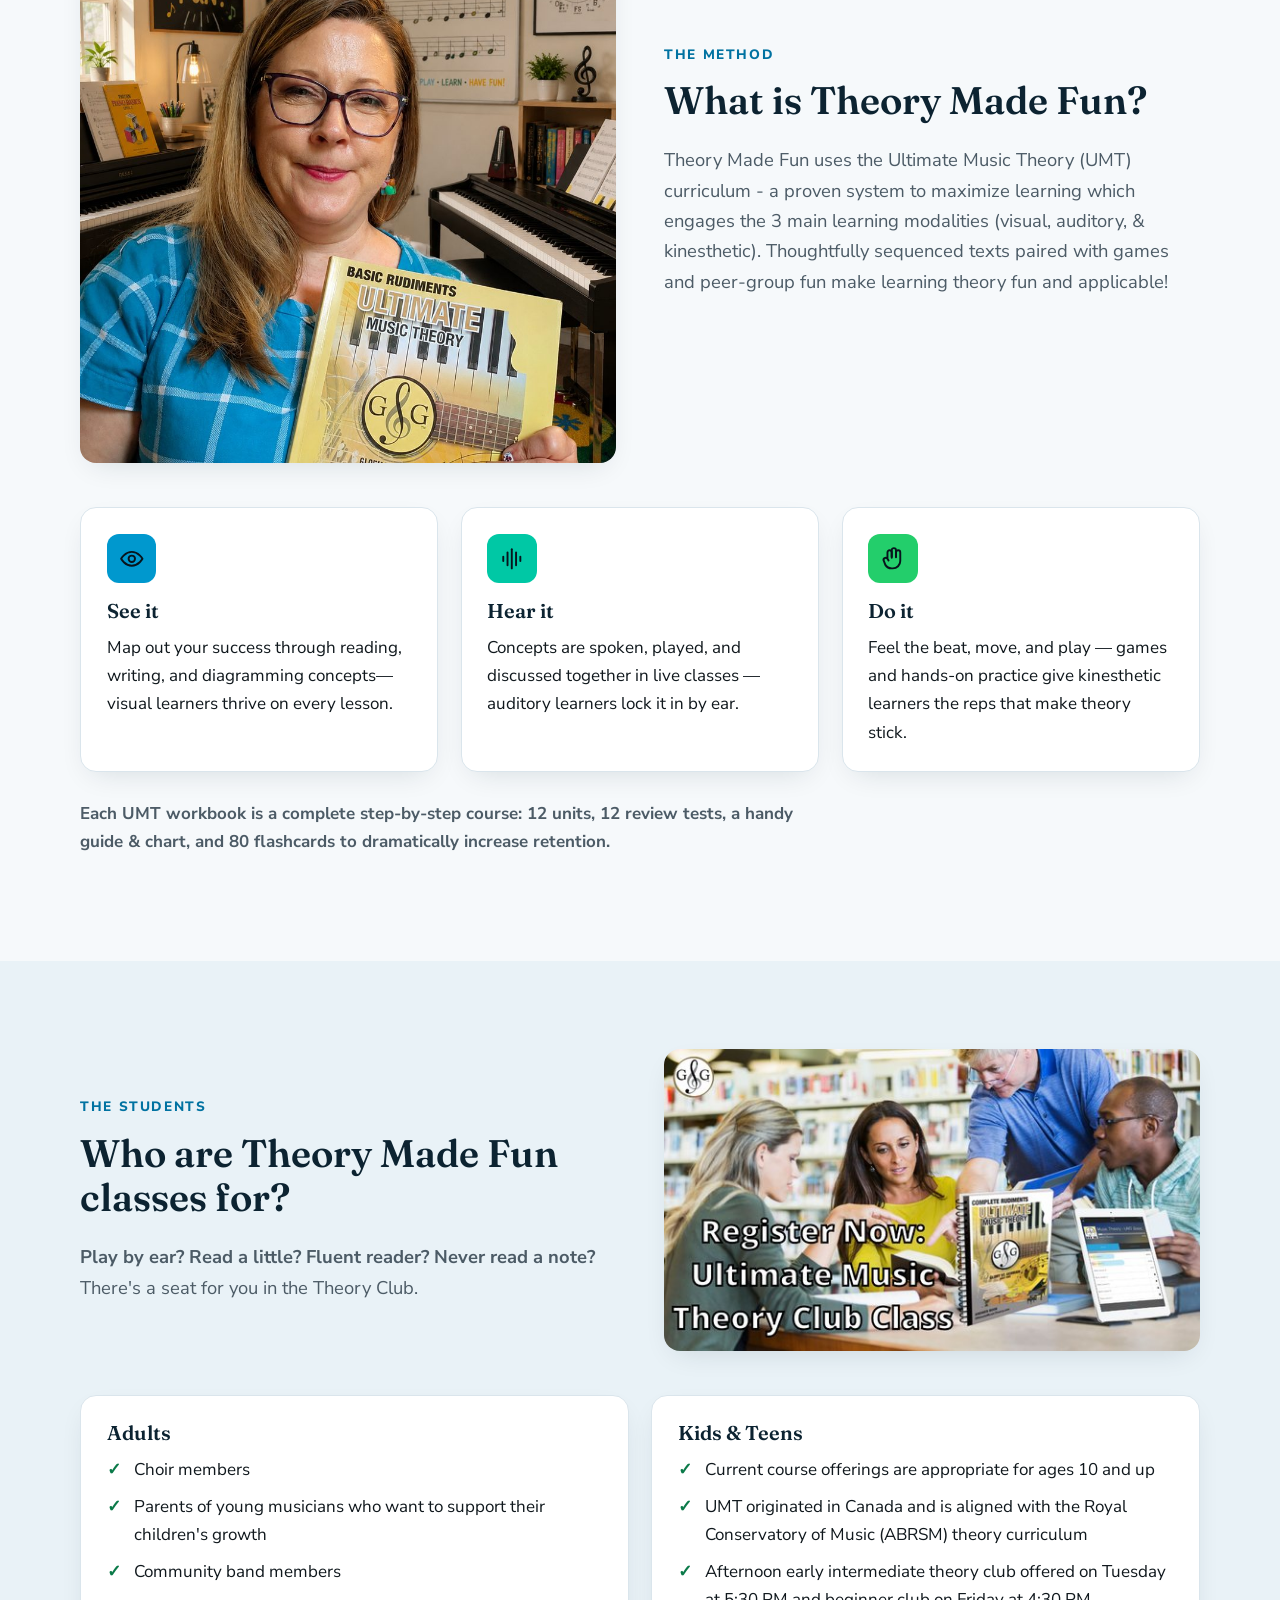
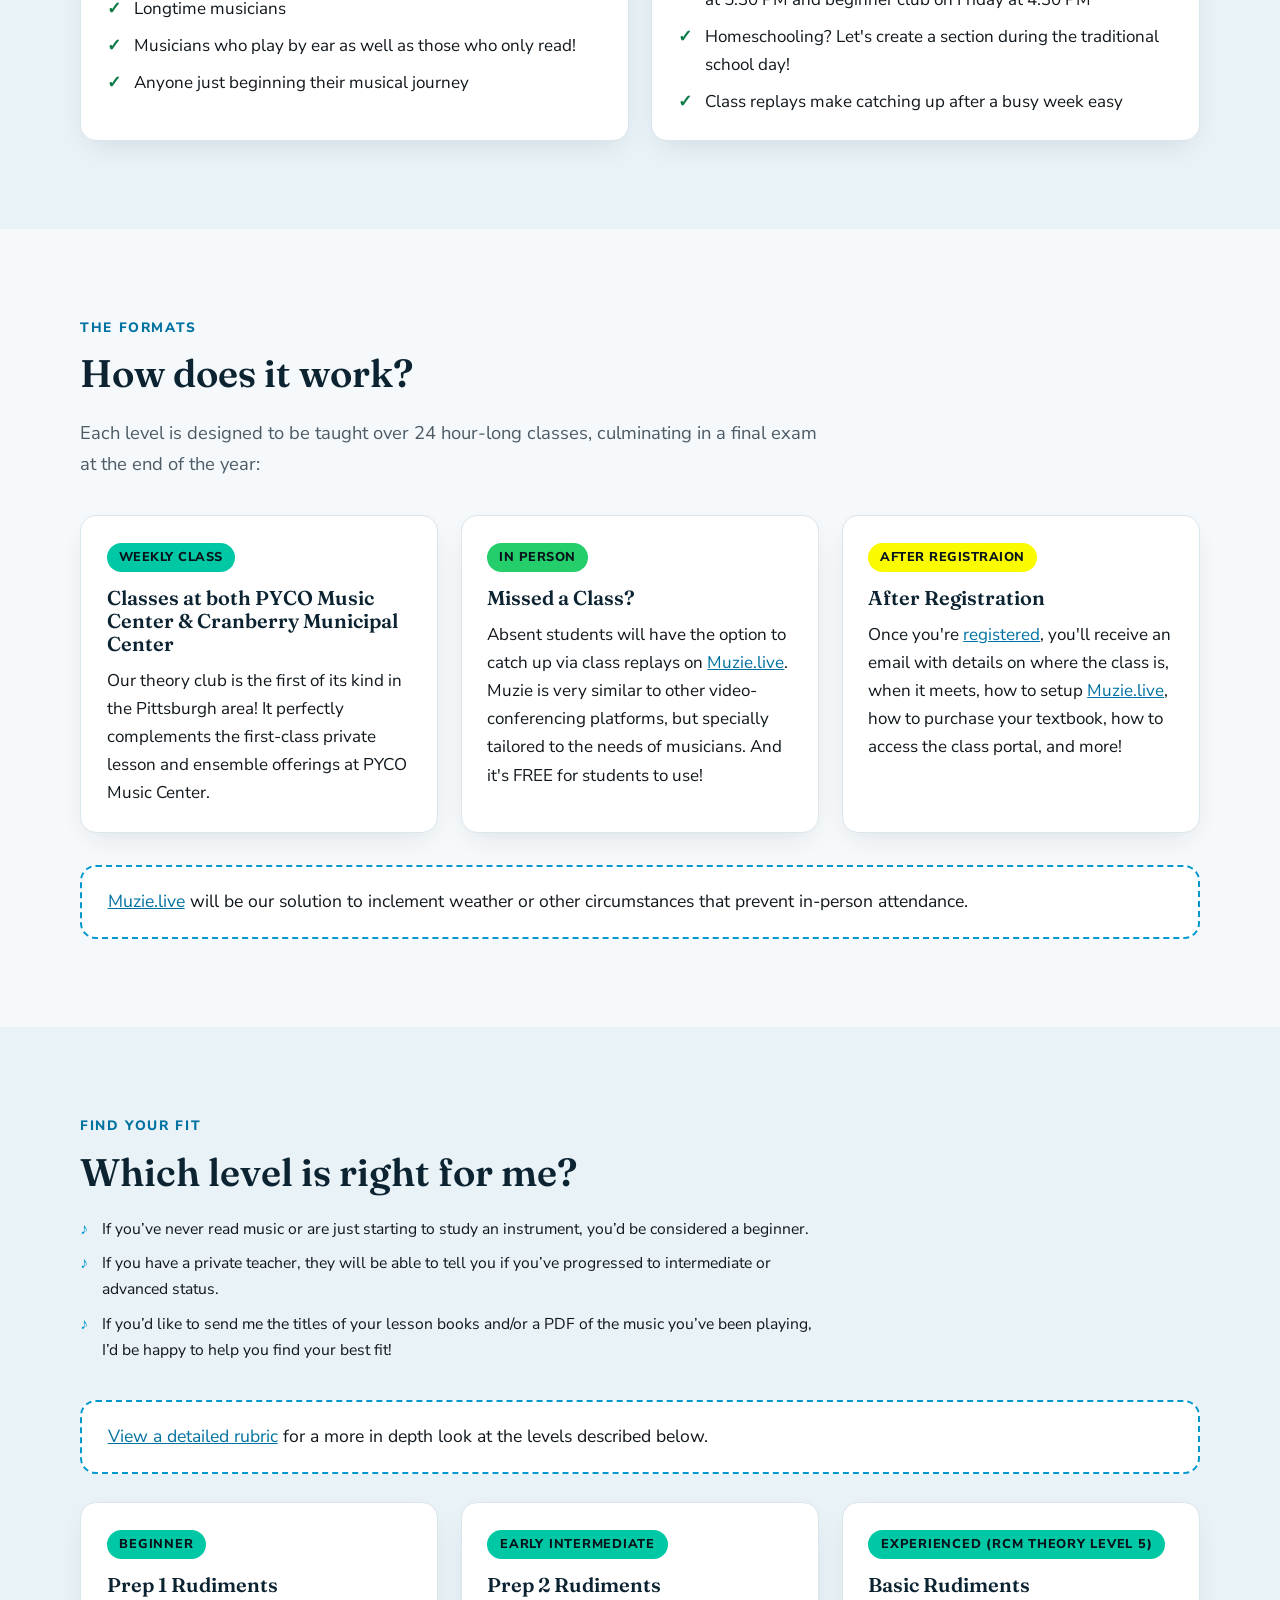
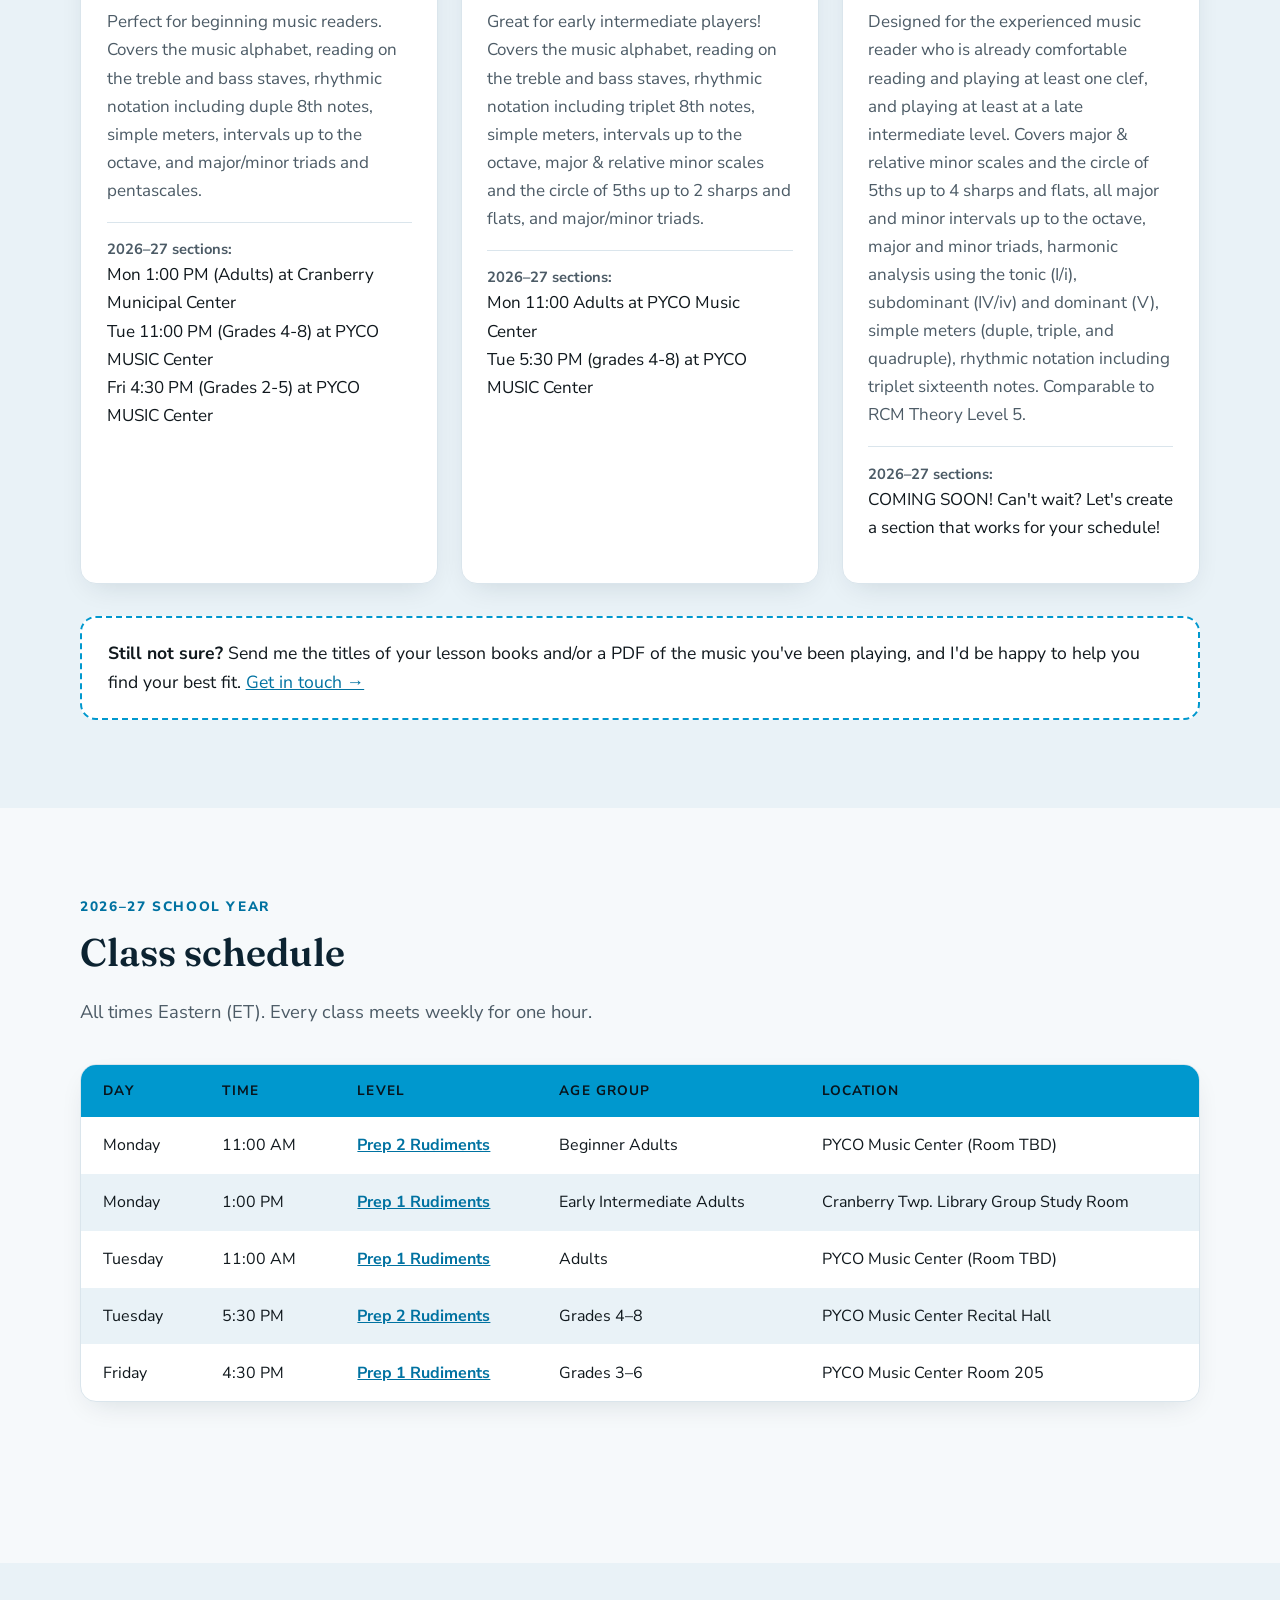
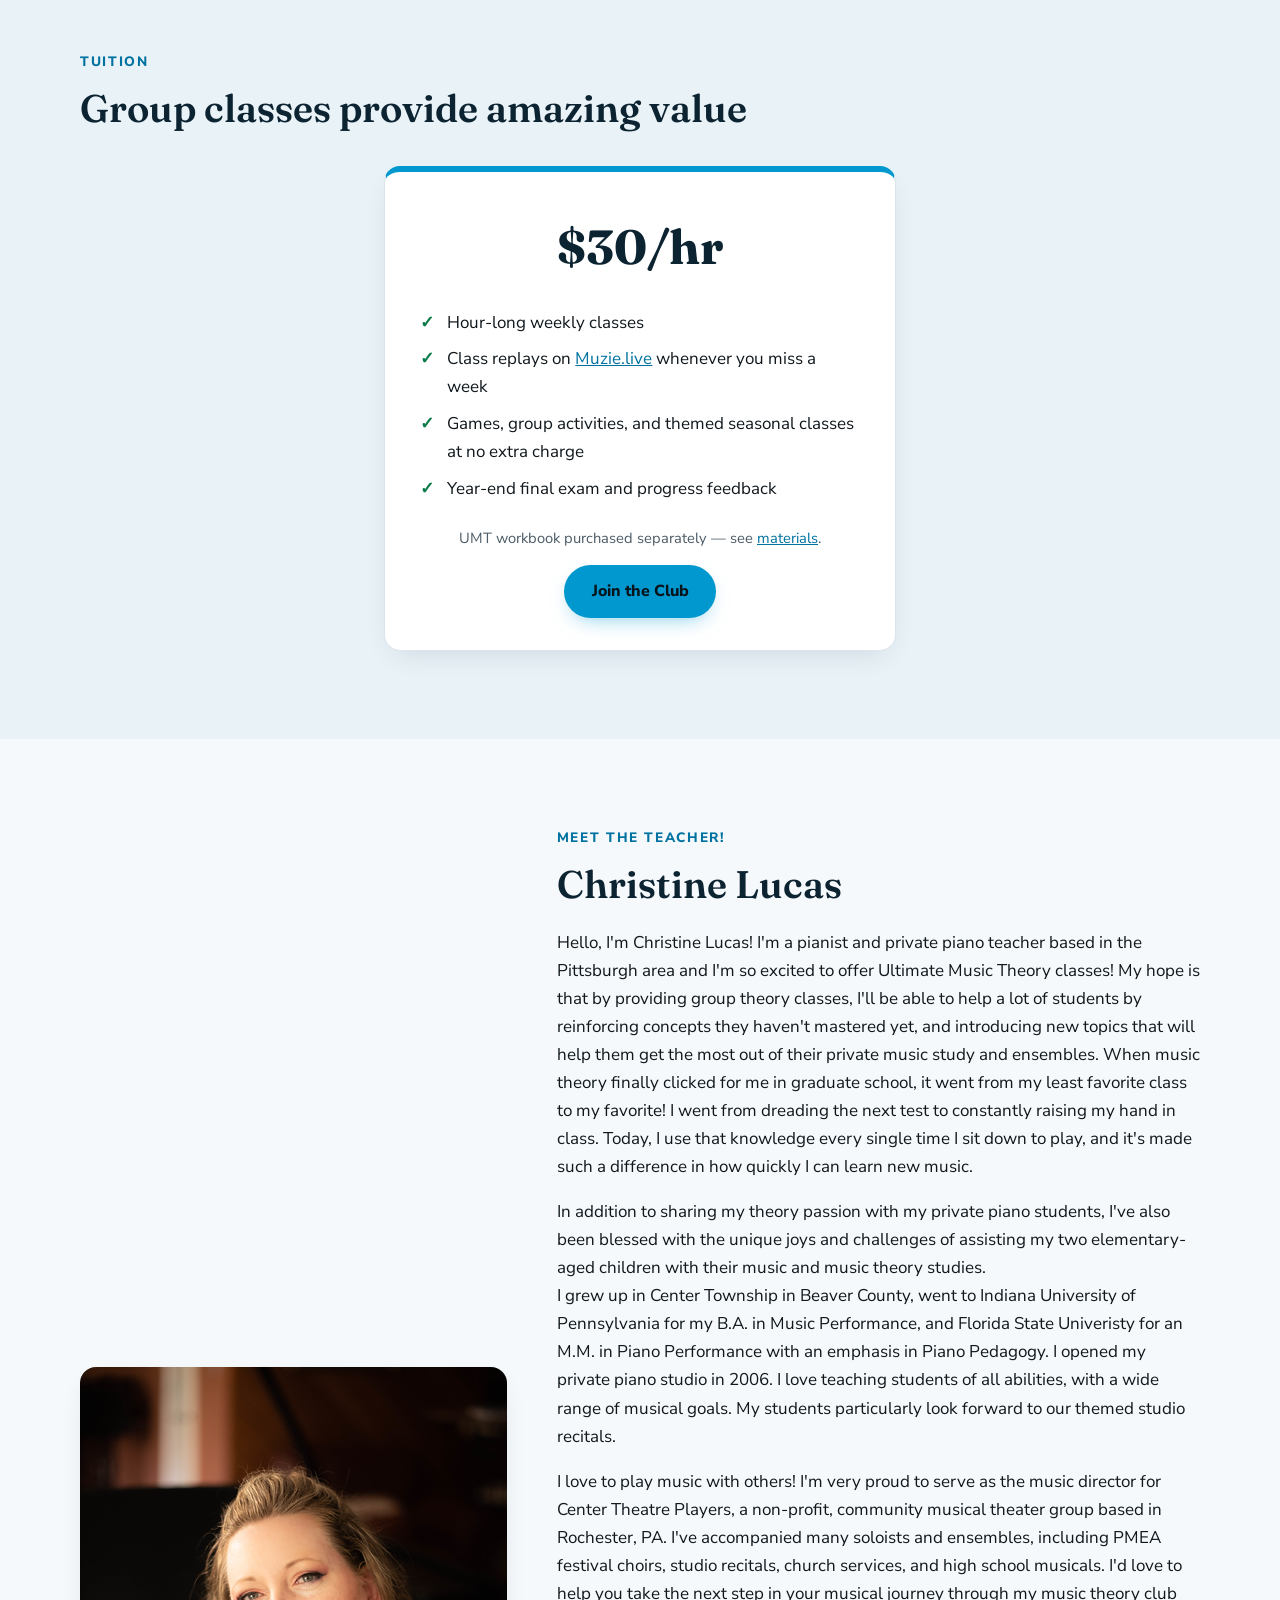
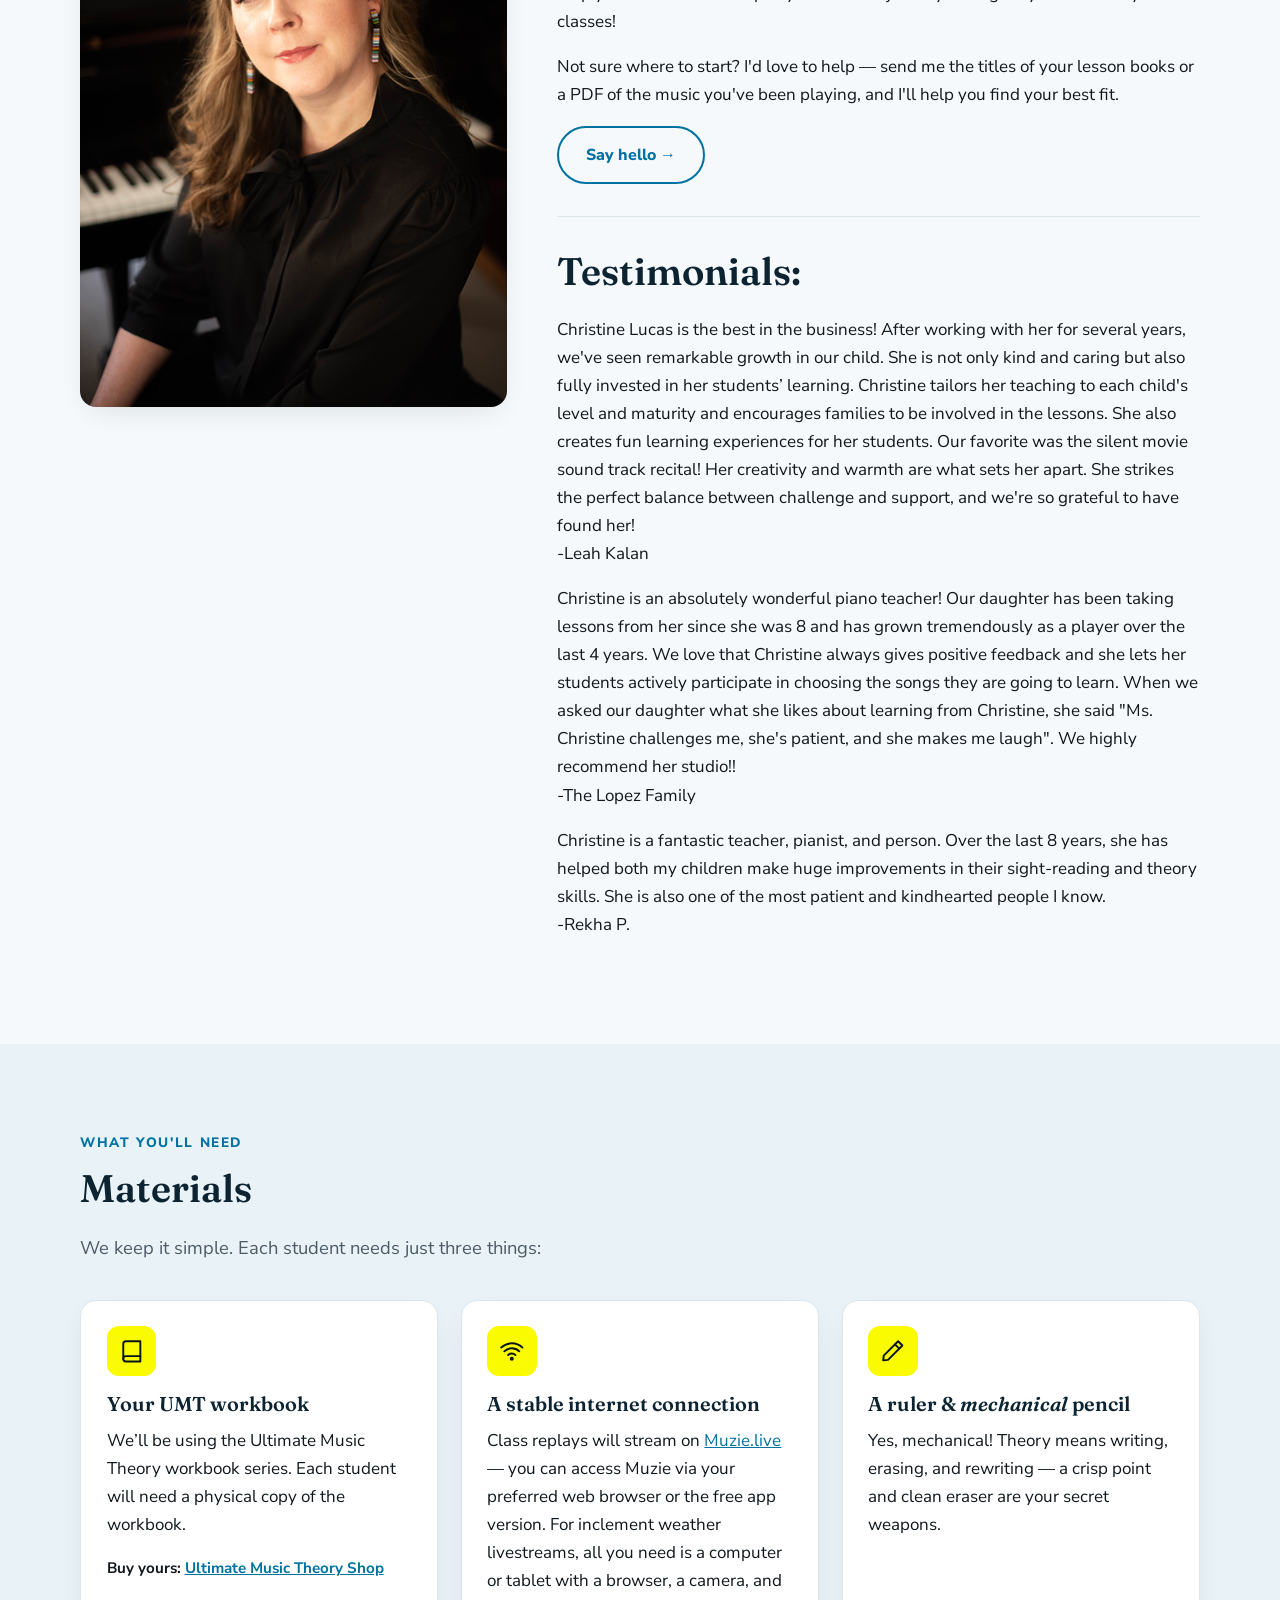
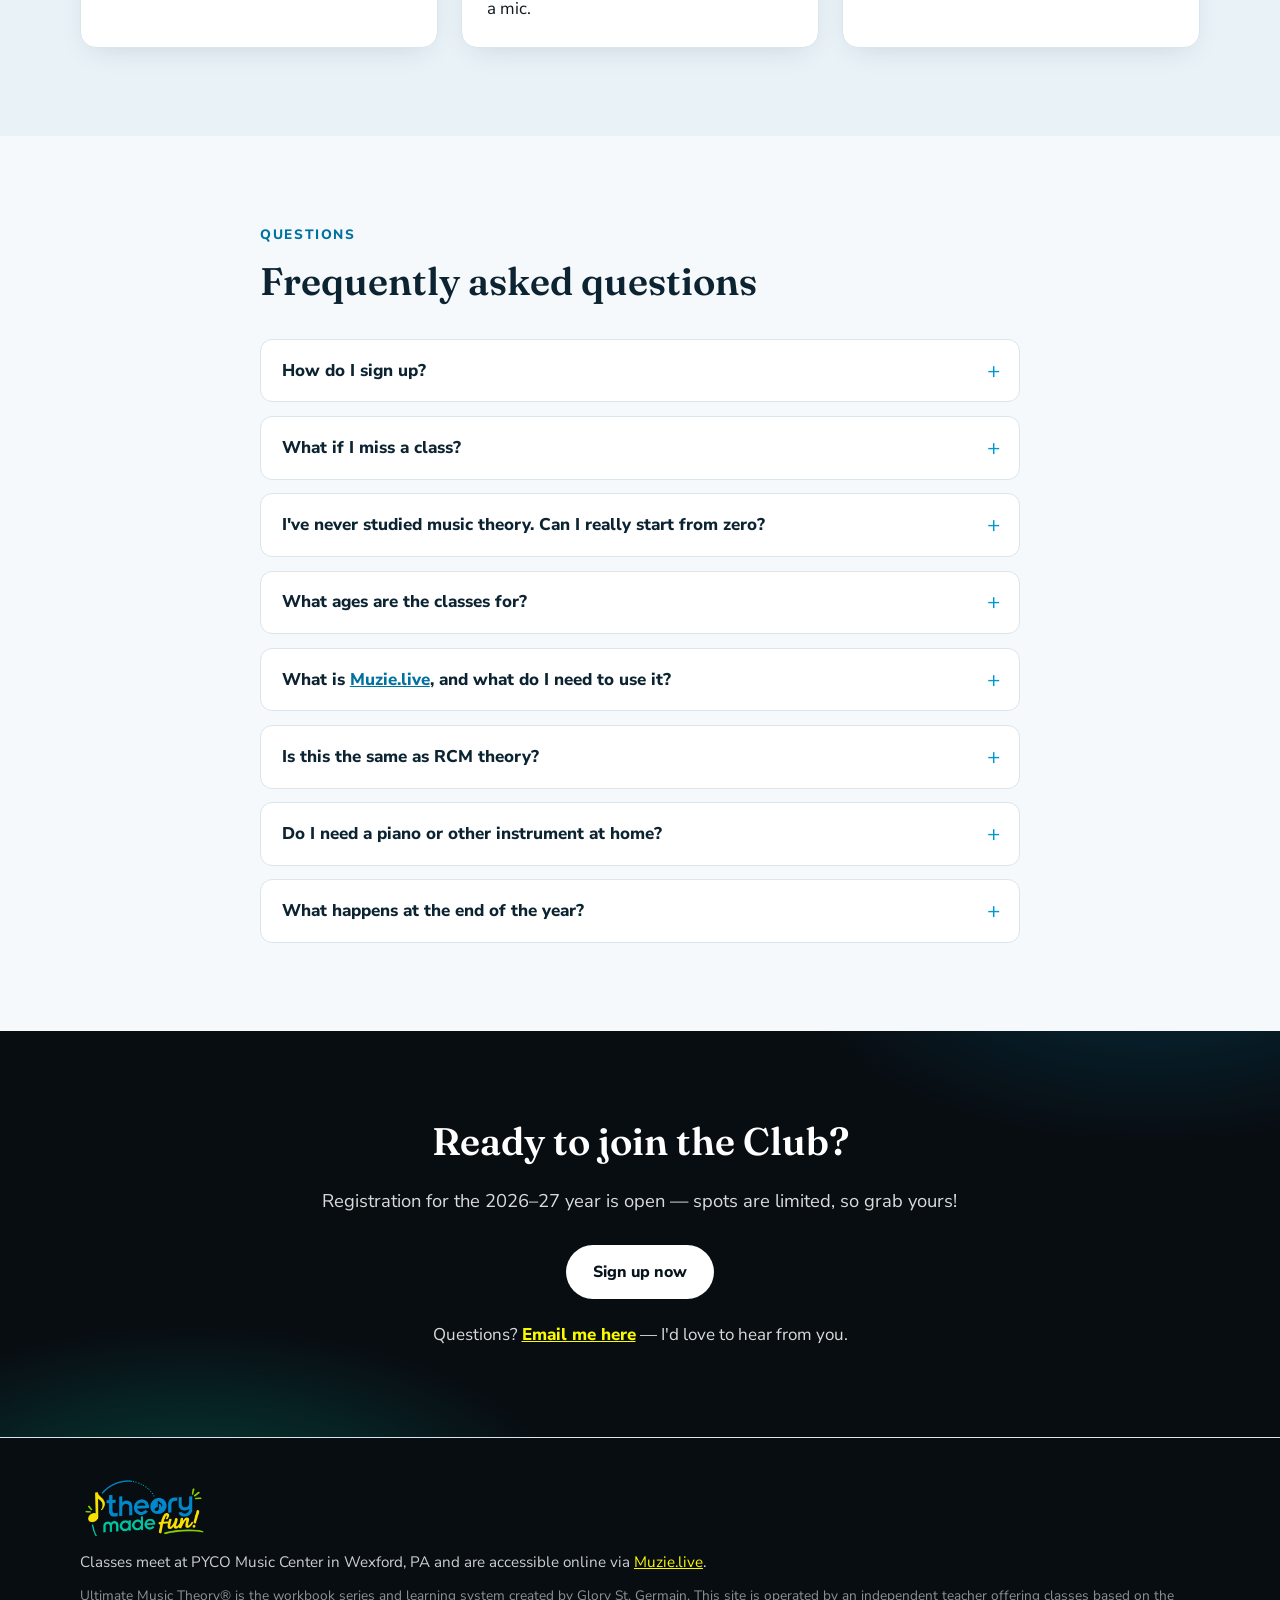
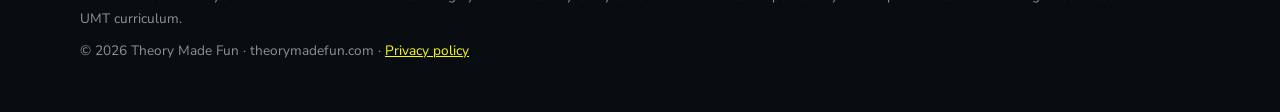
==== commit 98d7f0e1: "fix(signup): link 'Email me here' to contact@christinelucaspiano.com (#20) The visible address said " ====
--- a/index.html
+++ b/index.html
@@ -66,6 +66,30 @@
   <meta property="og:type" content="website">
   <meta property="og:image" content="https://theorymadefun.com/assets/tmf-logo.png">
 
+  <!-- Google tag (gtag.js) for Google Analytics 4 + Google Ads.
+       Setup steps: see docs/google-setup.md. Nothing loads until the IDs below
+       are filled in, so this is safe to ship as-is. -->
+  <script>
+    // TODO: paste the GA4 Measurement ID from Admin → Data streams (looks like "G-ABC123XYZ")
+    window.GA_MEASUREMENT_ID = "";
+    // TODO (later): paste the Google Ads tag ID (looks like "AW-123456789") once the
+    // conversion action exists — see docs/google-setup.md step 2 of the Ads section.
+    window.GOOGLE_ADS_ID = "";
+
+    window.dataLayer = window.dataLayer || [];
+    function gtag() { dataLayer.push(arguments); }
+    if (window.GA_MEASUREMENT_ID) {
+      var gtagScript = document.createElement("script");
+      gtagScript.async = true;
+      gtagScript.src = "https://www.googletagmanager.com/gtag/js?id=" + window.GA_MEASUREMENT_ID;
+      document.head.appendChild(gtagScript);
+      gtag("js", new Date());
+      gtag("config", window.GA_MEASUREMENT_ID);
+      if (window.GOOGLE_ADS_ID) {
+        gtag("config", window.GOOGLE_ADS_ID);
+      }
+    }
+  </script>
 </head>
 
 <body>
@@ -689,9 +713,9 @@
             <span class="btn btn-light is-disabled" data-signup-soon>Sign-up form coming soon</span>
           </div>
           <p class="signup-contact">
-            Questions, or want to be notified when registration opens?
-            Email <a data-email-link
-              href="mailto:theorymadefun@gmail.com?Subject=UMT%20Club%20Request">theorymadefun@gmail.com</a>
+            Questions? <a data-email-link
+              href="mailto:contact@christinelucaspiano.com?Subject=UMT%20Club%20Request">Email me here</a>
+            — I'd love to hear from you.
           </p>
         </div>
       </div>
